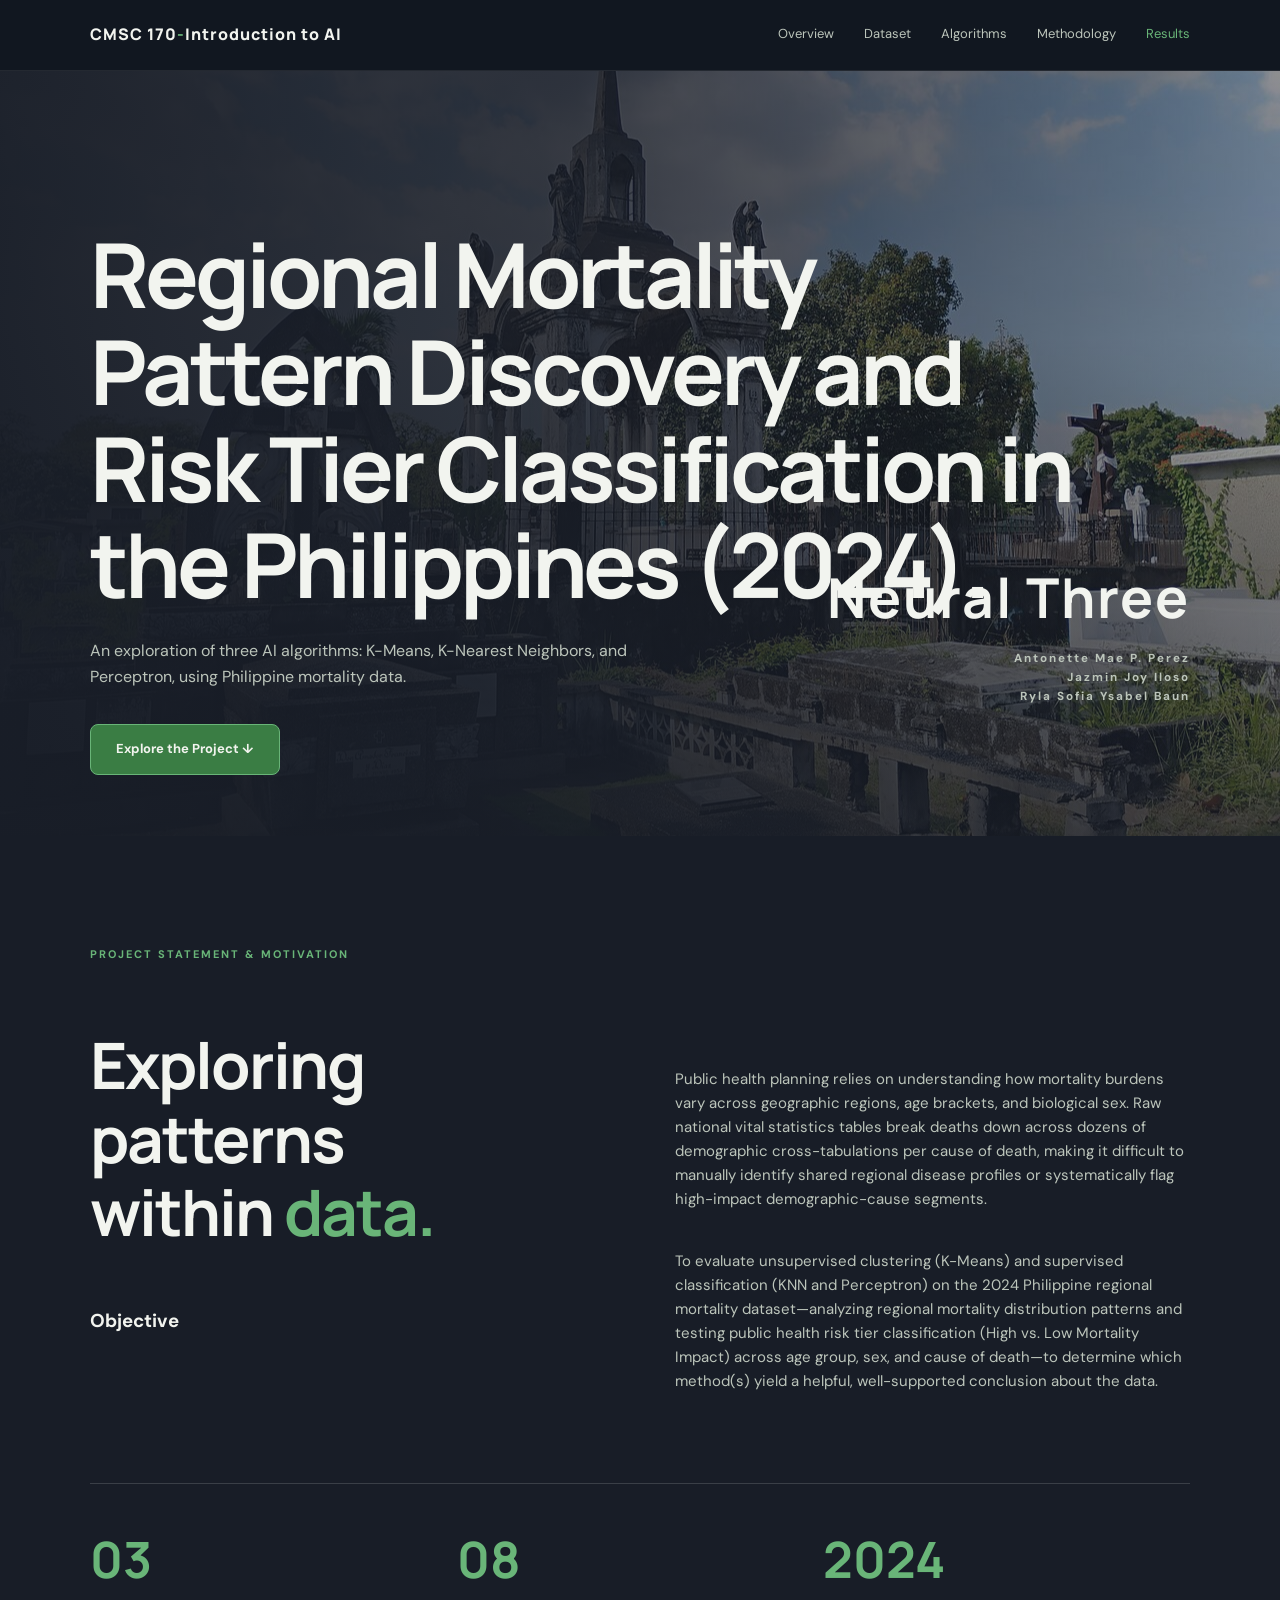
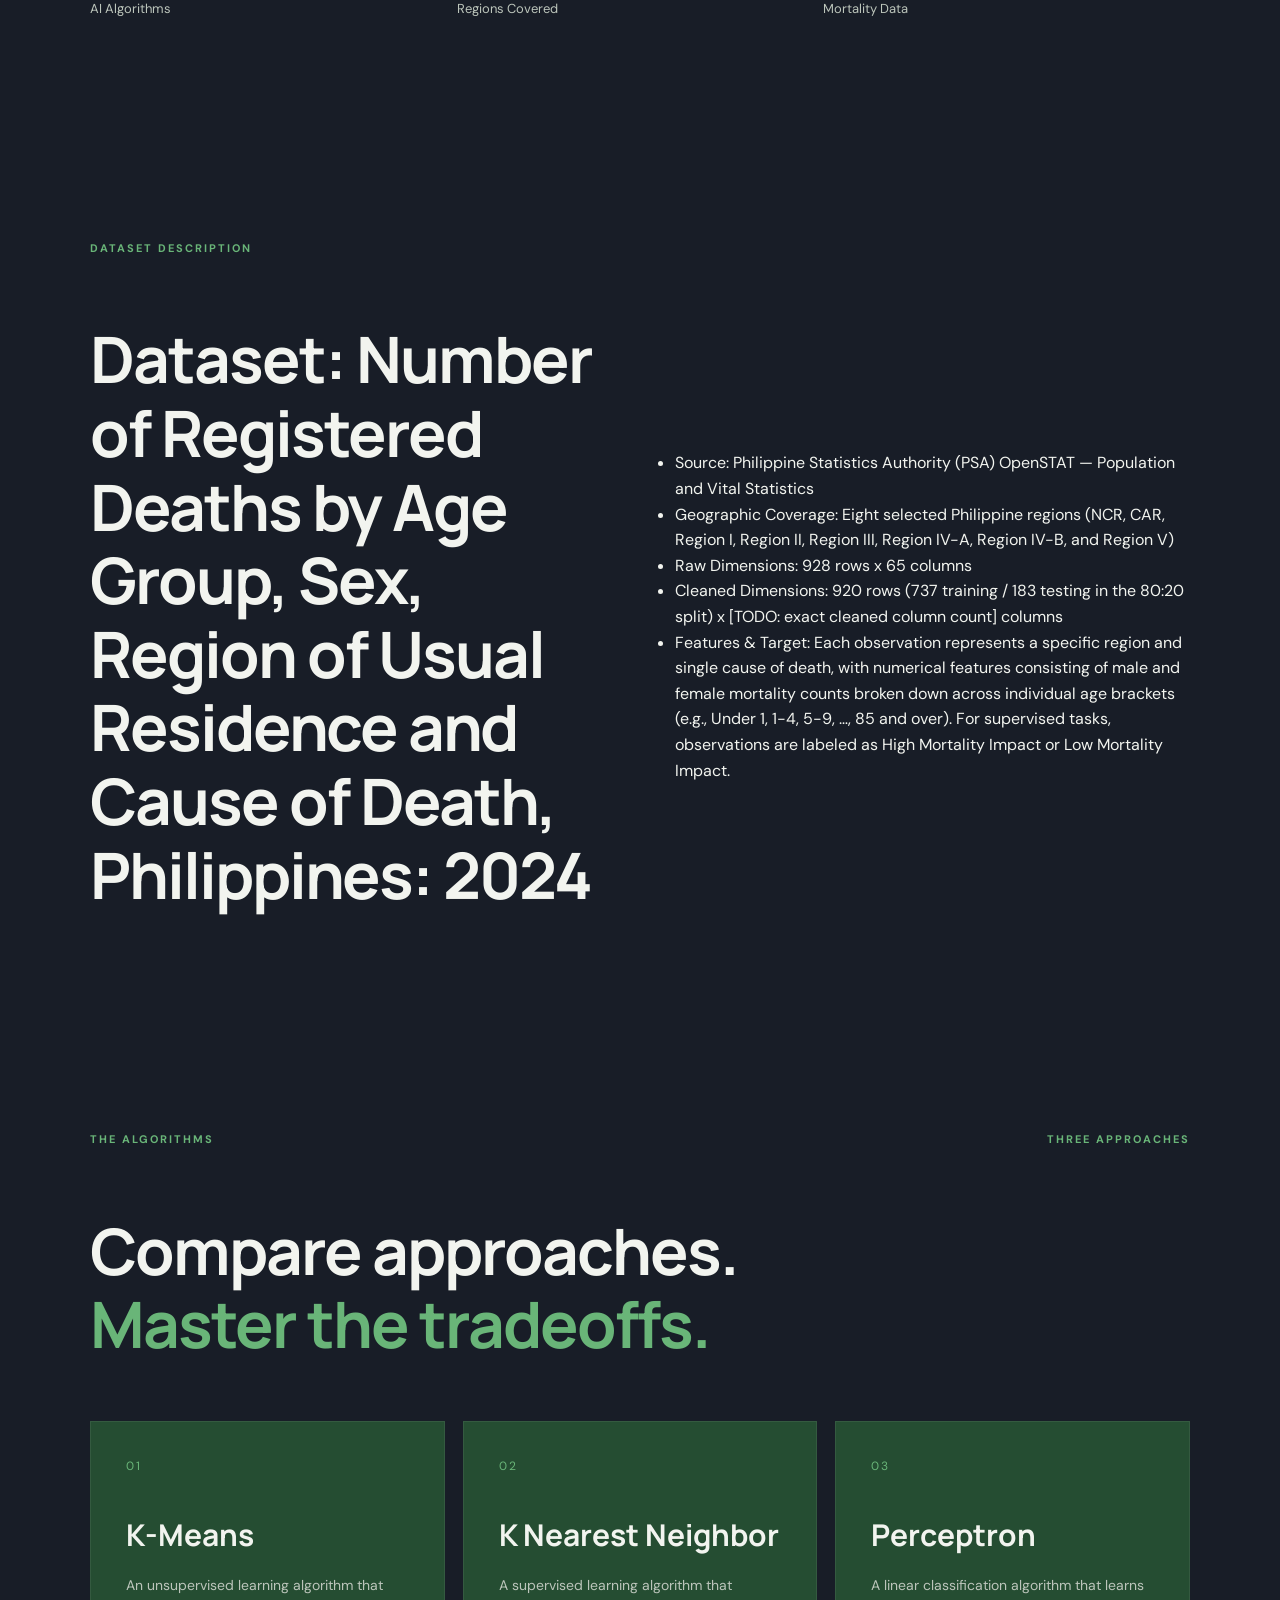
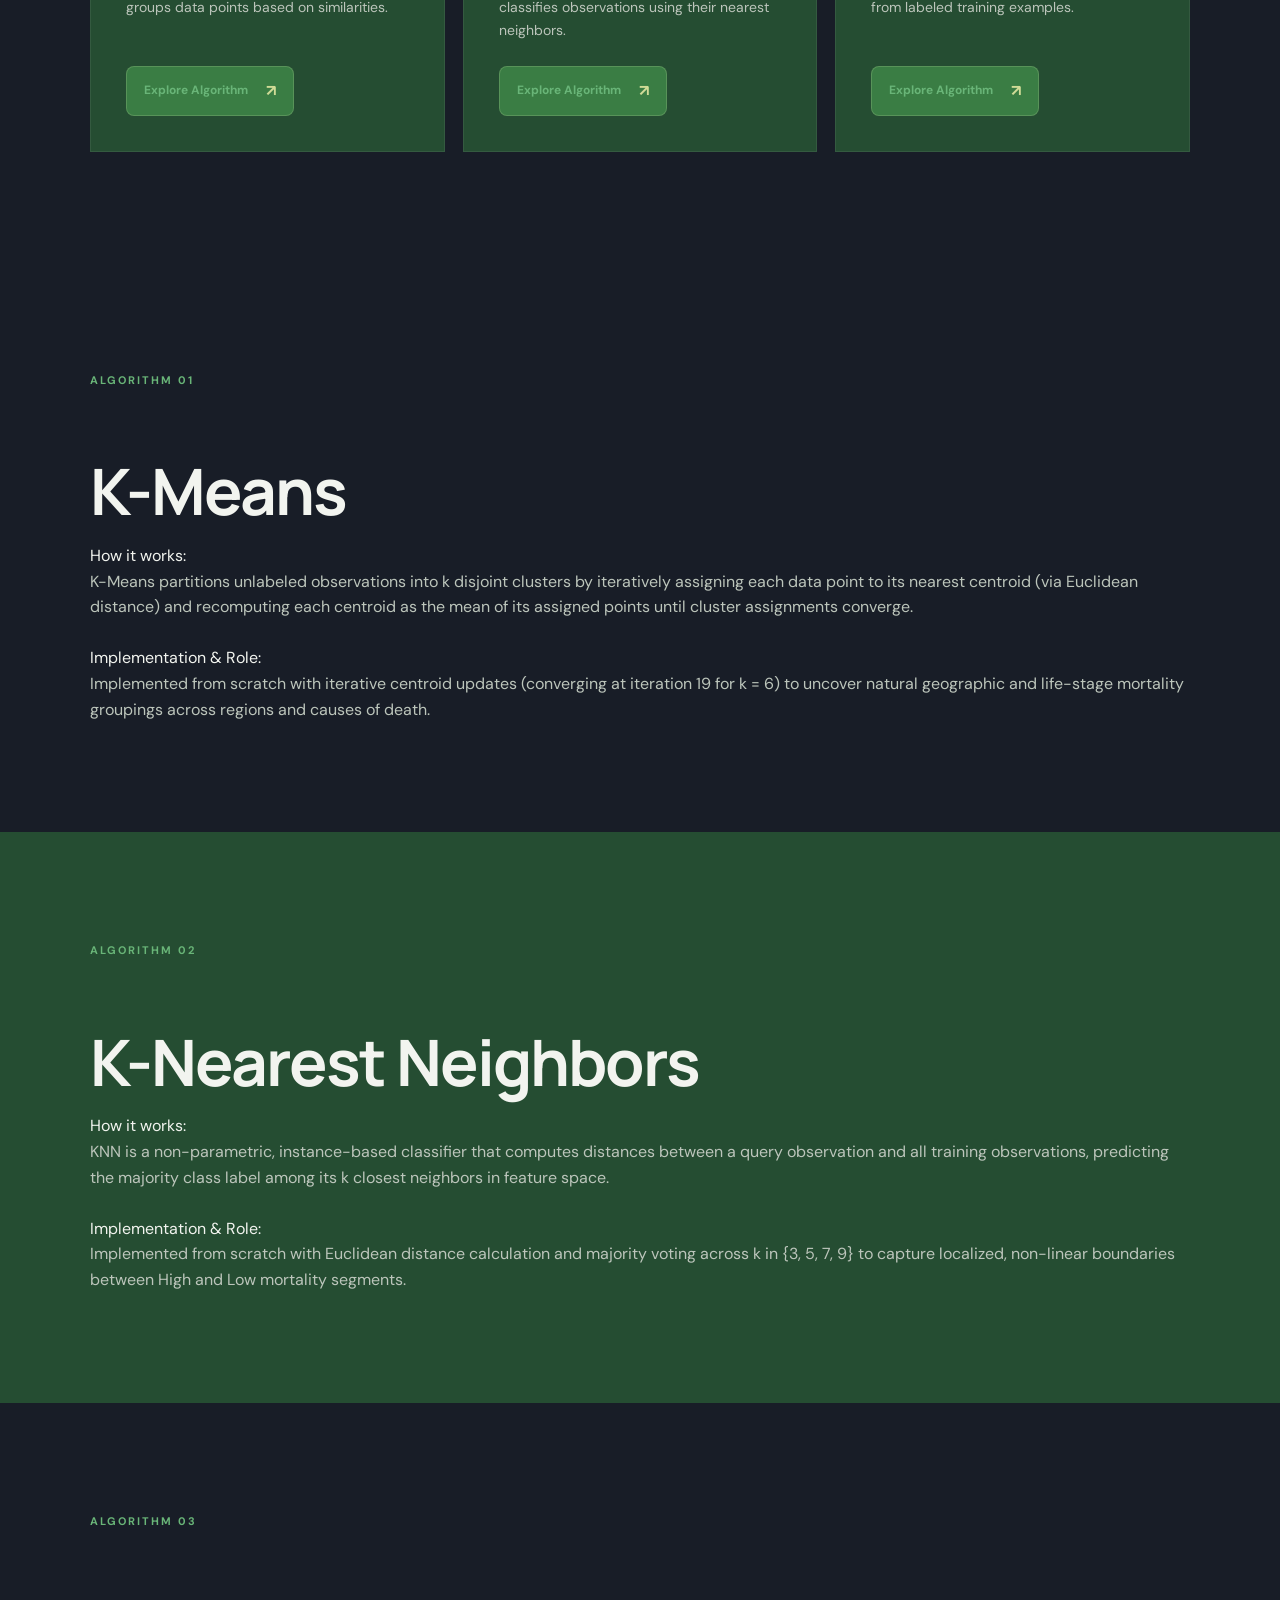
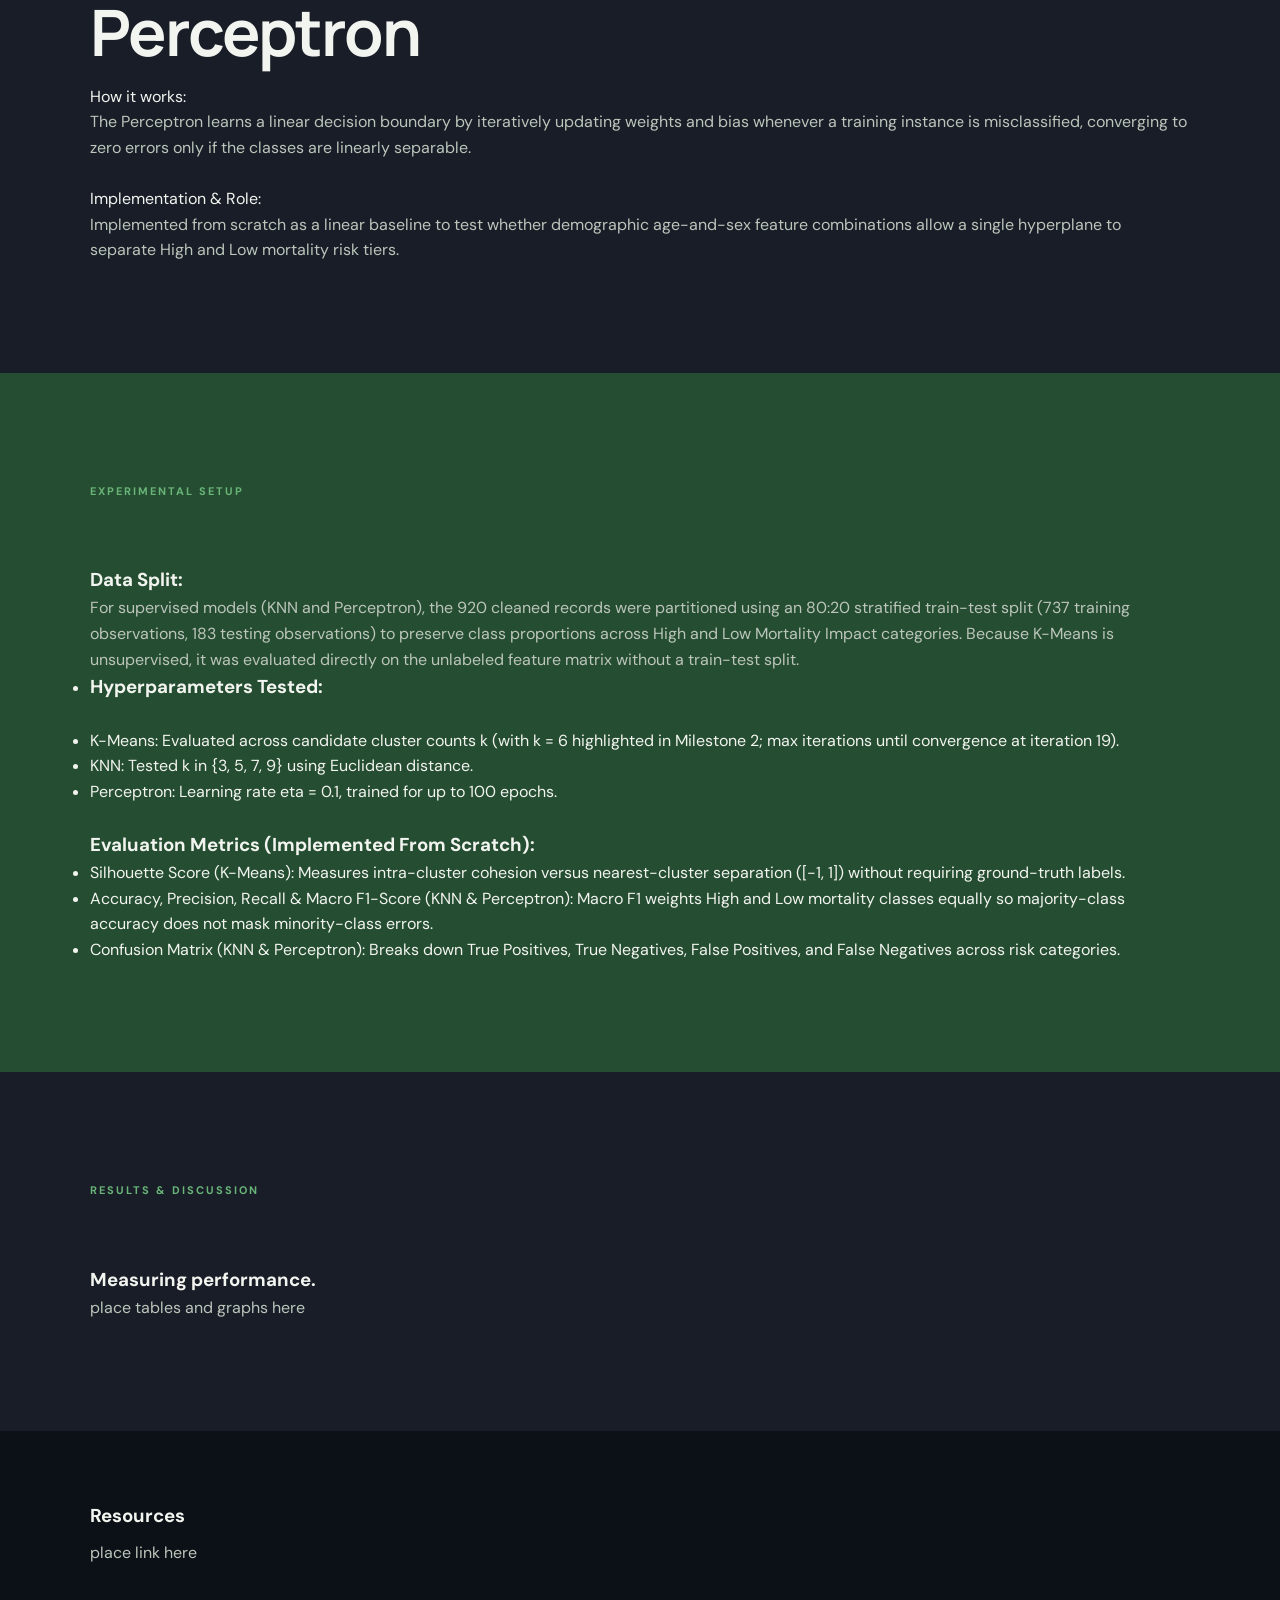
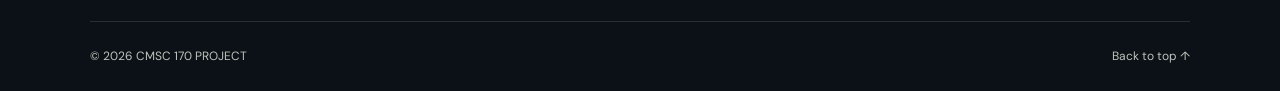
==== github_page/index.html @ 4b5b411c "wip: started the structure and styling of the github page" ====
<!DOCTYPE html>
<html lang="en">
<head>
    <meta charset="UTF-8">
    <meta name="viewport" content="width=device-width, initial-scale=1.0">

    <title>CMSC 170 Project</title>

    <link rel="stylesheet" href="css/style.css">
</head>

<body>

    <!-- NAVIGATION -->
    <header class="navbar">
        <a href="#home" class="logo">CMSC 170<span>-</span>Introduction to AI </a>

        <nav class="nav-links">
            <a href="#overview">Overview</a>
            <a href="#dataset">Dataset</a>
            <a href="#algorithms">Algorithms</a>
            <a href="#methodology">Methodology</a>
            <a href="#results">Results</a>
        </nav>
    </header>

    <!-- HERO SECTION -->
    <section class="hero" id="home">

        <div class="hero-content">
            <h1>
                Regional Mortality Pattern Discovery and <br>
                Risk Tier Classification in the Philippines (2024). <br>
            </h1>

            <p class="hero-description">
                An exploration of three AI algorithms:
                K-Means, K-Nearest Neighbors, and Perceptron,
                using Philippine mortality data.
            </p>

            <a href="#overview" class="primary-button">
                Explore the Project ↓
            </a>
        </div>

        <div class="hero-side">
            <h2> Neural Three</h2>
            <h3>Antonette Mae P. Perez</h3>
            <h3>Jazmin Joy Iloso</h3>
            <h3>Ryla Sofia Ysabel Baun</h3>
        </div>

    </section>


    <!-- OVERVIEW SECTION -->
    <section class="section overview" id="overview">

        <div class="section-label">
            <span>PROJECT STATEMENT & MOTIVATION</span>
        </div>

        <div class="section-content">
            <h2>
                Exploring patterns<br>
                within <span>data.</span>
            </h2>

            <p>
                Public health planning relies on understanding how mortality burdens vary across geographic regions, 
                age brackets, and biological sex. Raw national vital statistics tables break deaths down across dozens 
                of demographic cross-tabulations per cause of death, making it difficult to manually identify shared regional disease
                profiles or systematically flag high-impact demographic-cause segments.
            </p>
        </div>

        <div class="section-content">
            <h3>
                Objective
            </h3>
            <p>
               To evaluate unsupervised clustering (K-Means) and supervised classification 
               (KNN and Perceptron) on the 2024 Philippine regional mortality dataset—analyzing
                regional mortality distribution patterns and testing public health risk tier 
                classification (High vs. Low Mortality Impact) across age group, sex, and
                cause of death—to determine which method(s) yield a helpful, well-supported 
                conclusion about the data.
            </p>
        </div>

        <div class="overview-stats">
            <div class="stat">
                <h3>03</h3>
                <p>AI Algorithms</p>
            </div>

            <div class="stat">
                <h3>08</h3>
                <p>Regions Covered</p>
            </div>

            <div class="stat">
                <h3>2024</h3>
                <p>Mortality Data</p>
            </div>
        </div>

    </section>

    <!-- DATASET SECTION -->
    <section class="section dataset" id="dataset">

        <div class="section-label">
            <span>DATASET DESCRIPTION</span>
        </div>

        <div class="section-content">
            <h2>
                Dataset: Number of Registered Deaths by Age Group, Sex, 
                Region of Usual Residence and Cause of Death, Philippines: 2024
            </h2>
            <ul>
                <li>Source: Philippine Statistics Authority (PSA) OpenSTAT — 
                    Population and Vital Statistics
                </li>

                <li>Geographic Coverage: Eight selected Philippine regions 
                    (NCR, CAR, Region I, Region II, Region III, Region IV-A, Region IV-B, and Region V)
                </li>

                <li>Raw Dimensions: 928 rows x 65 columns</li>

                <li>Cleaned Dimensions: 920 rows (737 training / 183 testing in the 80:20 split) x
                    [TODO: exact cleaned column count] columns
                </li>

                <li>Features & Target: Each observation represents a specific region and single cause of death, 
                    with numerical features consisting of male and female mortality counts broken down across 
                    individual age brackets (e.g., Under 1, 1-4, 5-9, …, 85 and over). 
                    For supervised tasks, observations are labeled as High Mortality Impact or Low Mortality Impact.
                </li>

            </ul>
        </div>    
    </section>


    <!-- ALGORITHMS SECTION -->
    <section class="section algorithms" id="algorithms">

        <div class="section-label">
            <span>THE ALGORITHMS</span>
            <span>THREE APPROACHES</span>
        </div>

        <h2 class="large-heading">
            Compare approaches.<br>
            <span>Master the tradeoffs.</span>
        </h2>

        <div class="algorithm-grid">

            <article class="algorithm-card">
                <span class="card-number">01</span>
                <h3>K-Means</h3>
                <p>
                    An unsupervised learning algorithm that groups
                    data points based on similarities.
                </p>
                <a href="#kmeans" class="card-button">
                    Explore Algorithm <span>↗</span>
                </a>
            </article>

            <article class="algorithm-card">
                <span class="card-number">02</span>
                <h3>K Nearest Neighbor</h3>
                <p>
                    A supervised learning algorithm that classifies
                    observations using their nearest neighbors.
                </p>
                <a href="#knn" class="card-button">
                    Explore Algorithm <span>↗</span>
                </a>
            </article>

            <article class="algorithm-card">
                <span class="card-number">03</span>
                <h3>Perceptron</h3>
                <p>
                    A linear classification algorithm that learns
                    from labeled training examples.
                </p>
                <a href="#perceptron" class="card-button">
                    Explore Algorithm <span>↗</span>
                </a>
            </article>

        </div>

    </section>


    <!-- INDIVIDUAL ALGORITHM SECTIONS -->
    <section class="section algorithm-details" id="kmeans">
        <div class="section-label">ALGORITHM 01</div>
        <h2>K-Means</h2>
        <span>
            How it works:
        </span>
        <p>K-Means partitions unlabeled observations into k disjoint clusters by 
            iteratively assigning each data point to its nearest centroid (via Euclidean distance) 
            and recomputing each centroid as the mean of its assigned points until cluster assignments 
            converge.</p>
        <br>
        <span>
            Implementation & Role:
        </span>
        <p>Implemented from scratch with iterative centroid updates (converging at iteration 19 for k = 6)
            to uncover natural geographic and life-stage mortality groupings
            across regions and causes of death.</p>
    </section>

    <section class="section algorithm-details alternate" id="knn">
        <div class="section-label">ALGORITHM 02</div>
        <h2>K-Nearest Neighbors</h2>
        <span>
            How it works:
        </span>
        <p>KNN is a non-parametric, instance-based classifier that computes distances between a query observation
            and all training observations, predicting the majority class label among 
            its k closest neighbors in feature space.</p>
        <br>
        <span>
            Implementation & Role:
        </span>
        <p>Implemented from scratch with Euclidean distance calculation and majority voting across k in {3, 5, 7, 9} 
            to capture localized, non-linear boundaries between High and Low mortality segments.</p>
    </section>

    <section class="section algorithm-details" id="perceptron">
        <div class="section-label">ALGORITHM 03</div>
        <h2>Perceptron</h2>
        <span>
            How it works:
        </span>
        <p>The Perceptron learns a linear decision boundary by iteratively updating weights and bias whenever
            a training instance is misclassified, converging to zero errors only if the classes are linearly separable.</p>
        <br>
        <span>
            Implementation & Role:
        </span>
        <p> Implemented from scratch as a linear baseline to test whether demographic age-and-sex feature 
            combinations allow a single hyperplane to separate High and Low mortality risk tiers.</p>
    </section>


    <!-- METHODOLOGY -->
    <section class="section alternate" id="methodology">
        <div class="section-label">EXPERIMENTAL SETUP</div>
        <h3>Data Split:</h3> 
            <p>
               For supervised models (KNN and Perceptron), the 920 cleaned records were partitioned using an 80:20 stratified train-test split
                (737 training observations, 183 testing observations) to preserve class proportions across High and Low Mortality Impact categories. 
                Because K-Means is unsupervised, it was evaluated directly on the unlabeled feature matrix without a train-test split.
            </p>
        <ul>
            <li>
                <h3>Hyperparameters Tested: </h3>
                <br>
                <li>
                    K-Means: Evaluated across candidate cluster counts k (with k = 6 highlighted in Milestone 2; max iterations until convergence at iteration 19).
                </li>

                <li>
                    KNN: Tested k in {3, 5, 7, 9} using Euclidean distance.
                </li>

                <li>
                    Perceptron: Learning rate eta = 0.1, trained for up to 100 epochs.
                </li>
                <br>

                <h3>Evaluation Metrics (Implemented From Scratch): </h3>
                <li>
                    Silhouette Score (K-Means): Measures intra-cluster cohesion versus nearest-cluster separation ([-1, 1])
                    without requiring ground-truth labels.
                </li>

                <li>
                    Accuracy, Precision, Recall & Macro F1-Score (KNN & Perceptron): Macro F1 weights High and Low mortality classes
                    equally so majority-class accuracy does not mask minority-class errors.
                </li>

                <li>
                    Confusion Matrix (KNN & Perceptron): Breaks down True Positives, True Negatives, False Positives, 
                    and False Negatives across risk categories.
                </li>
            </li>
        </ul>
    </section>


    <!-- RESULTS & DISCUSSION -->
    <section class="section" id="results">
        <div class="section-label">RESULTS & DISCUSSION</div>
        <h3>Measuring performance.</h3>
        <p>place tables and graphs here</p>
    </section>

    <!-- FOOTER -->
    <footer class="footer">
        <div class="footer-top">
            <h3>Resources</h3>
            <p>place link here</p>
        </div>

        <div class="footer-bottom">
            <span>© 2026 CMSC 170 PROJECT</span>
            <a href="#home">Back to top ↑</a>
        </div>
    </footer>


    <script src="js/main.js"></script>

</body>
</html>
---- github_page/css/style.css ----
@import url('https://fonts.googleapis.com/css2?family=DM+Sans:wght@400;500;600;700&family=Manrope:wght@400;500;600;700;800&display=swap');


:root {
    /* Primary colors */
    --background: #181D27;
    --surface: #254D32;
    --surface-light: #3A7D44;

    /* Accent colors */
    --accent: #69B578;
    --accent-light: #9DC888;
    --highlight: #D0DB97;

    /* Text colors */
    --text: #F2F4EF;
    --muted: #BCC5BB;

    /* Typography */
    --heading-font: 'Manrope', sans-serif;
    --body-font: 'DM Sans', sans-serif;
}


* {
    margin: 0;
    padding: 0;
    box-sizing: border-box;
}

html {
    scroll-behavior: smooth;
}

body {
    background: var(--background);
    color: var(--text);
    font-family: var(--body-font);
    line-height: 1.6;
}

a {
    color: inherit;
    text-decoration: none;
}

section {
    scroll-margin-top: 85px;
}

/* Navigation Bar*/
.navbar {
    position: sticky;
    top: 0;
    z-index: 1000;

    display: flex;
    align-items: center;
    justify-content: space-between;

    padding: 22px 7%;

    background: rgba(17, 24, 32, 0.95);
    border-bottom: 1px solid rgba(255,255,255,0.08);
    backdrop-filter: blur(12px);
}

.logo {
    font-family: var(--heading-font);
    font-weight: 800;
    letter-spacing: 1px;
}

.logo span {
    color: var(--accent);
}

.nav-links {
    display: flex;
    gap: 30px;
}

.nav-links a,
.nav-button {
    font-size: 13px;
    color: var(--muted);
    transition: color 0.3s;
}

.nav-links a:hover {
    color: var(--accent);
}

.nav-button {
    border: 1px solid var(--accent);
    padding: 10px 18px;
    color: var(--accent);
}


/* Hero Sections*/
.hero {
    min-height: 85vh;
    padding: 110px 7% 40px;

    display: flex;
    flex-direction: column;
    justify-content: center;

    position: relative;
    overflow: hidden;

    background:
        linear-gradient(
            90deg,
            rgba(24, 29, 39, 0.97) 0%,
            rgba(24, 29, 39, 0.85) 45%,
            rgba(24, 29, 39, 0.35) 100%
        ),
        linear-gradient(
            0deg,
            rgba(24, 29, 39, 0.65),
            transparent 65%
        ),
        url("../assets/images/front_page.jpg");

    background-size: cover;
    background-position: center;
    background-repeat: no-repeat;
}


.hero-content {
    max-width: 1000px;
    z-index: 1;
}

.eyebrow,
.section-label {
    color: var(--accent);
    font-size: 11px;
    font-weight: 700;
    letter-spacing: 2px;
}

.hero h1 {
    font-family: var(--heading-font);
    font-size: clamp(48px, 7vw, 95px);
    line-height: 1.08;
    letter-spacing: -4px;
    margin: 25px 0;
}

.hero h1 span,
.section h2 span {
    color: var(--accent);
}

.hero-description {
    max-width: 560px;
    color: var(--muted);
    font-size: 16px;
    margin-bottom: 35px;
}

.primary-button {
    display: inline-block;
    background: var(--accent);
    color: var(--background);
    padding: 15px 25px;
    font-size: 13px;
    font-weight: 700;
    transition: 0.3s;
}

.primary-button:hover {
    background: #E8BC88;
    transform: translateY(-3px);
}

.hero-side {
    position: absolute;
    right: 7%;
    bottom: 130px;
    text-align: right;
    color: var(--muted);
    font-size: 10px;
    letter-spacing: 2px;
}

.hero-side h2 {
    font-family: var(--heading-font);
    font-size: 55px;
    color: var(--text);
    margin: 8px 0;
}

.hero-bottom {
    position: absolute;
    bottom: 30px;
    left: 7%;
    right: 7%;

    display: flex;
    justify-content: space-between;

    color: var(--muted);
    font-size: 10px;
    letter-spacing: 2px;
}

/* Sections */
.section {
    padding: 110px 7%;
    background: var(--background);
}

.alternate {
    background: var(--surface);
}

.section-label {
    display: flex;
    justify-content: space-between;
    margin-bottom: 65px;
}

.section-content {
    display: grid;
    grid-template-columns: 1fr 1fr;
    gap: 70px;
    align-items: center;
}

.section h2 {
    font-family: var(--heading-font);
    font-size: clamp(38px, 5vw, 65px);
    line-height: 1.15;
    letter-spacing: -2px;
}

.section-content > p {
    color: var(--muted);
    max-width: 550px;
    font-size: 15px;
}

/*Overview stats*/
.overview-stats {
    display: grid;
    grid-template-columns: repeat(3, 1fr);
    margin-top: 90px;
    border-top: 1px solid rgba(255,255,255,0.15);
}

.stat {
    padding: 35px 20px 0 0;
}

.stat h3 {
    font-family: var(--heading-font);
    font-size: 50px;
    color: var(--accent);
}

.stat p {
    color: var(--muted);
    font-size: 13px;
}


/* Algorithm cards */
.large-heading {
    margin-bottom: 60px;
}

.algorithm-grid {
    display: grid;
    grid-template-columns: repeat(3, 1fr);
    gap: 18px;
}

.algorithm-card {
    background: var(--surface);
    padding: 35px;
    min-height: 300px;

    display: flex;
    flex-direction: column;
    align-items: flex-start;

    border: 1px solid rgba(255,255,255,0.07);
    transition: 0.3s;
}

.algorithm-card:hover {
    background: var(--surface-light);
    transform: translateY(-8px);
    border-color: var(--accent);
}

.card-number {
    color: var(--accent);
    font-size: 12px;
    letter-spacing: 2px;
}

.algorithm-card h3 {
    font-family: var(--heading-font);
    font-size: 30px;
    margin: 35px 0 15px;
}

.algorithm-card p {
    color: var(--muted);
    font-size: 14px;
    margin-bottom: 25px;
}

.algorithm-card a {
    color: var(--accent);
    font-size: 12px;
    font-weight: 700;
    margin-top: auto;
}


/* Algorithm Details */
.algorithm-details {
    min-height: 350px;
}

.algorithm-details h2 {
    margin: 30px 0 15px;
}

.algorithm-details p,
.section > p {
    color: var(--muted);
}

/* Footer */
.footer {
    padding: 70px 7% 25px;
    background: #0B1117;
}

.footer-top {
    padding-bottom: 55px;
}

.footer-top h2 {
    font-family: var(--heading-font);
    font-size: 45px;
}

.footer-top p {
    color: var(--muted);
    margin-top: 10px;
}

.footer-bottom {
    display: flex;
    justify-content: space-between;
    padding-top: 25px;
    border-top: 1px solid rgba(255,255,255,0.12);
    color: var(--muted);
    font-size: 12px;
}

/* Hero button */
.primary-button {
    display: inline-flex;
    align-items: center;
    justify-content: center;

    padding: 14px 25px;

    background: var(--surface-light);
    color: var(--text);

    border: 1px solid var(--accent);
    border-radius: 8px;

    font-size: 13px;
    font-weight: 700;

    transition: all 0.3s ease;
}

.primary-button:hover {
    background: var(--accent);
    color: var(--background);
    transform: translateY(-3px);
}


/* Navigation button */
.nav-button {
    display: inline-flex;
    align-items: center;
    justify-content: center;

    padding: 10px 18px;

    border: 1px solid var(--accent);
    border-radius: 8px;

    color: var(--accent-light);

    transition: all 0.3s ease;
}

.nav-button:hover {
    background: var(--surface-light);
    color: var(--text);
}


/* Algorithm card buttons */
.card-button {
    display: inline-flex;
    align-items: center;
    justify-content: space-between;
    gap: 18px;

    padding: 11px 17px;

    background: var(--surface-light);
    color: var(--text);

    border: 1px solid rgba(157, 200, 136, 0.3);
    border-radius: 8px;

    font-size: 12px;
    font-weight: 700;

    transition: all 0.3s ease;
}

.card-button span {
    color: var(--highlight);
    font-size: 16px;
    transition: transform 0.3s ease;
}

.card-button:hover {
    background: var(--accent);
    color: var(--background);
    border-color: var(--accent);
    transform: translateY(-3px);
}

.card-button:hover span {
    color: var(--background);
    transform: translate(3px, -3px);
}

.primary-button:focus-visible,
.nav-button:focus-visible,
.card-button:focus-visible {
    outline: 2px solid var(--highlight);
    outline-offset: 4px;
}


@media (max-width: 900px) {

    .nav-links {
        gap: 15px;
    }

    .section-content {
        grid-template-columns: 1fr;
        gap: 30px;
    }

    .algorithm-grid {
        grid-template-columns: 1fr 1fr;
    }

    .hero-side {
        display: none;
    }
}

@media (max-width: 600px) {

    .navbar {
        padding: 18px 5%;
        flex-wrap: wrap;
        gap: 15px;
    }

    .nav-links {
        order: 3;
        width: 100%;
        overflow-x: auto;
        padding-bottom: 5px;
    }

    .nav-links a {
        white-space: nowrap;
    }

    .nav-button {
        display: none;
    }

    .hero {
        min-height: 80vh;
        padding: 90px 5% 100px;
    }

    .hero h1 {
        letter-spacing: -2px;
    }

    .hero-bottom {
        left: 5%;
        right: 5%;
        font-size: 8px;
    }

    .section {
        padding: 75px 5%;
    }

    .section-label {
        margin-bottom: 40px;
        gap: 15px;
        font-size: 9px;
    }

    .algorithm-grid {
        grid-template-columns: 1fr;
    }

    .overview-stats {
        gap: 15px;
    }

    .stat h3 {
        font-size: 35px;
    }

    .footer-bottom {
        flex-direction: column;
        gap: 15px;
    }
}

.js-enabled .reveal {
    opacity: 0;
    transform: translateY(35px);
    transition:
        opacity 0.8s ease,
        transform 0.8s ease;
}

.js-enabled .reveal.visible {
    opacity: 1;
    transform: translateY(0);
}

.nav-links a.active {
    color: var(--accent);
}


/* Motion settings */
@media (prefers-reduced-motion: reduce) {
    html {
        scroll-behavior: auto;
    }

    .js-enabled .reveal {
        opacity: 1;
        transform: none;
        transition: none;
    }

    .algorithm-card,
    .primary-button {
        transition: none;
    }
}
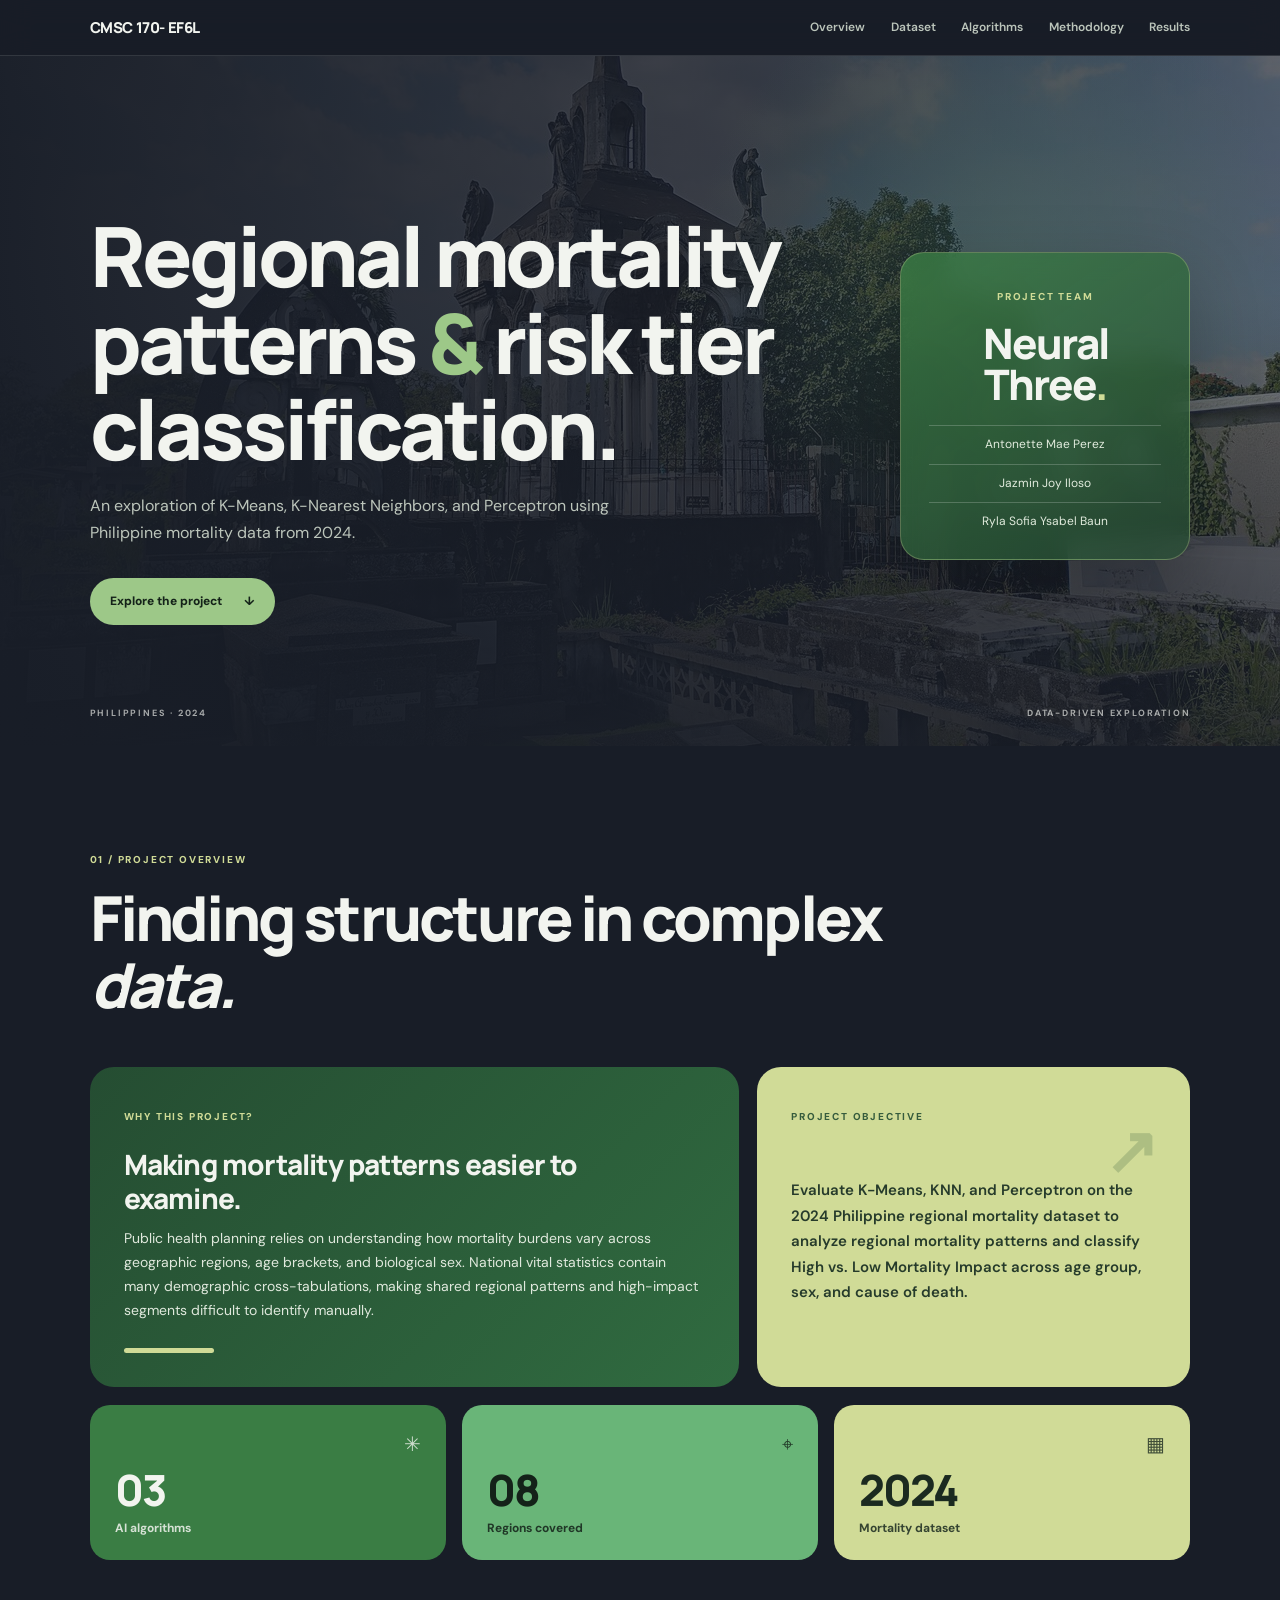
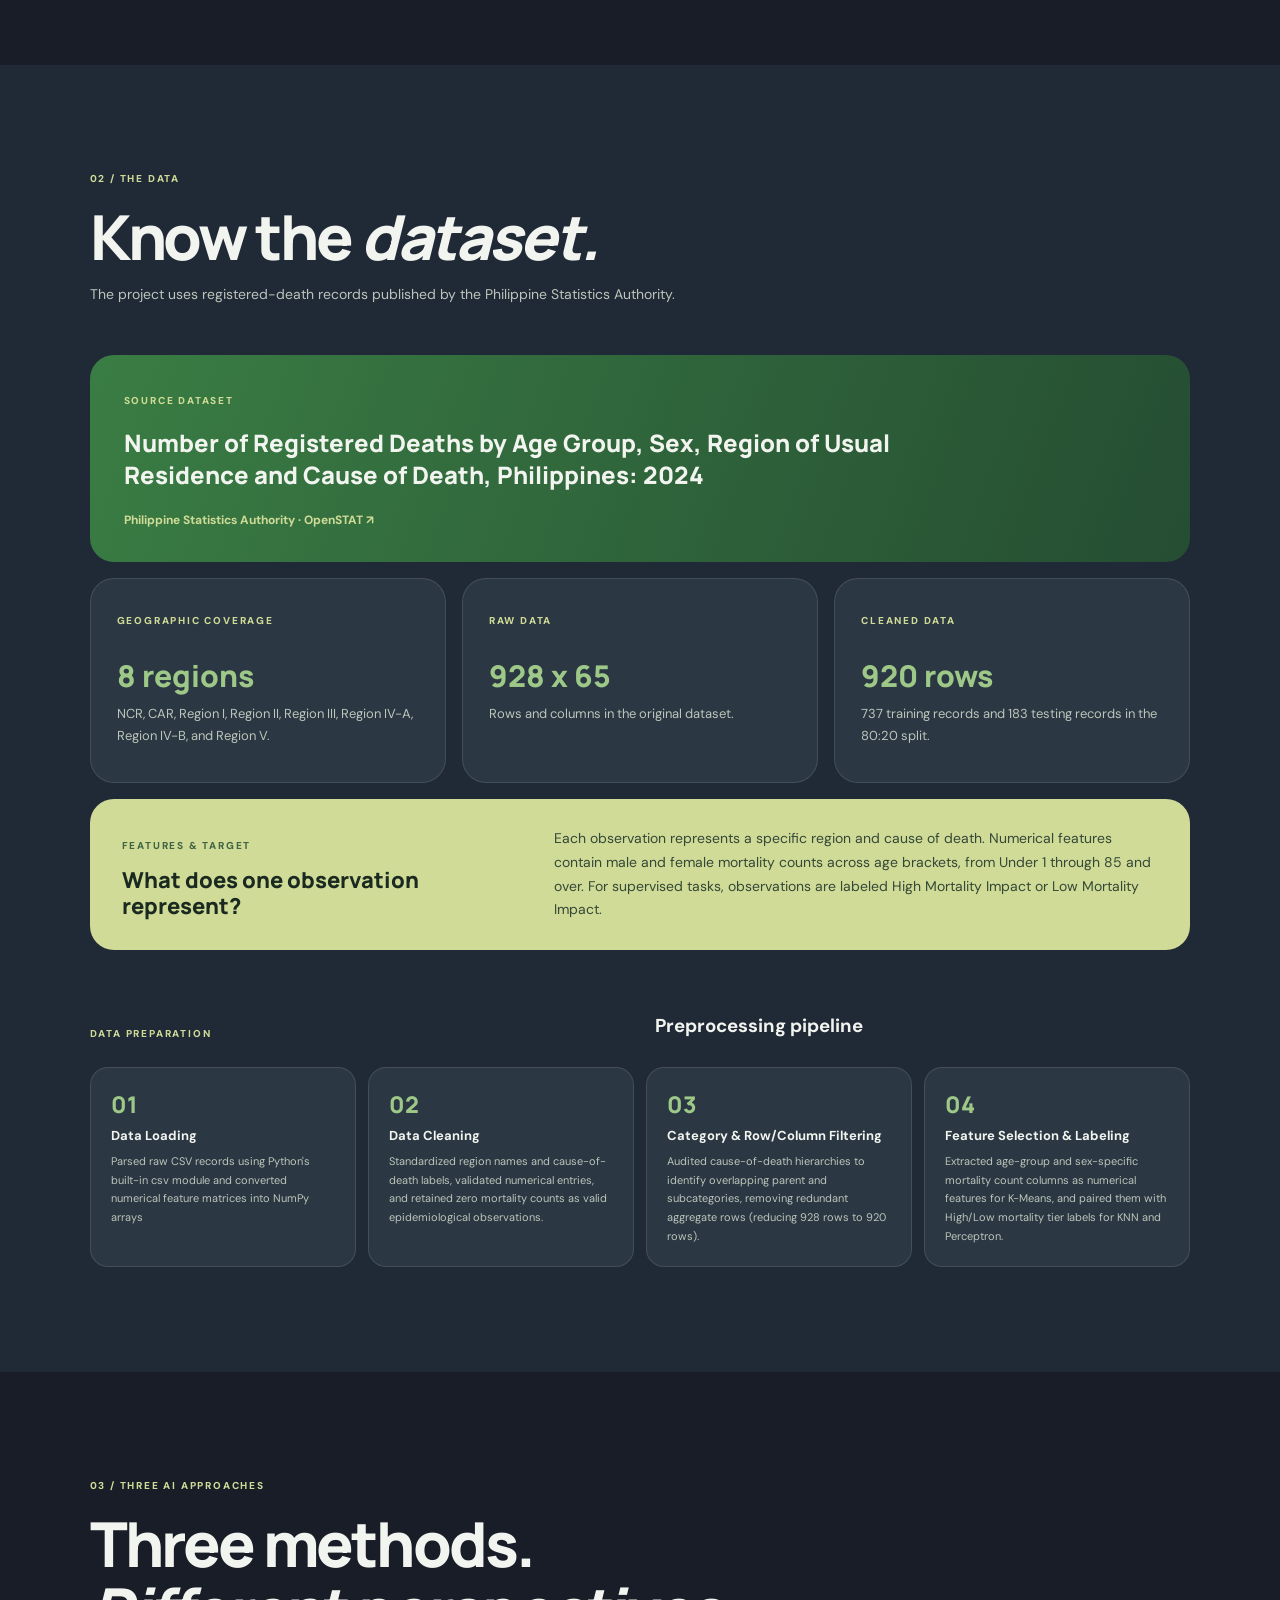
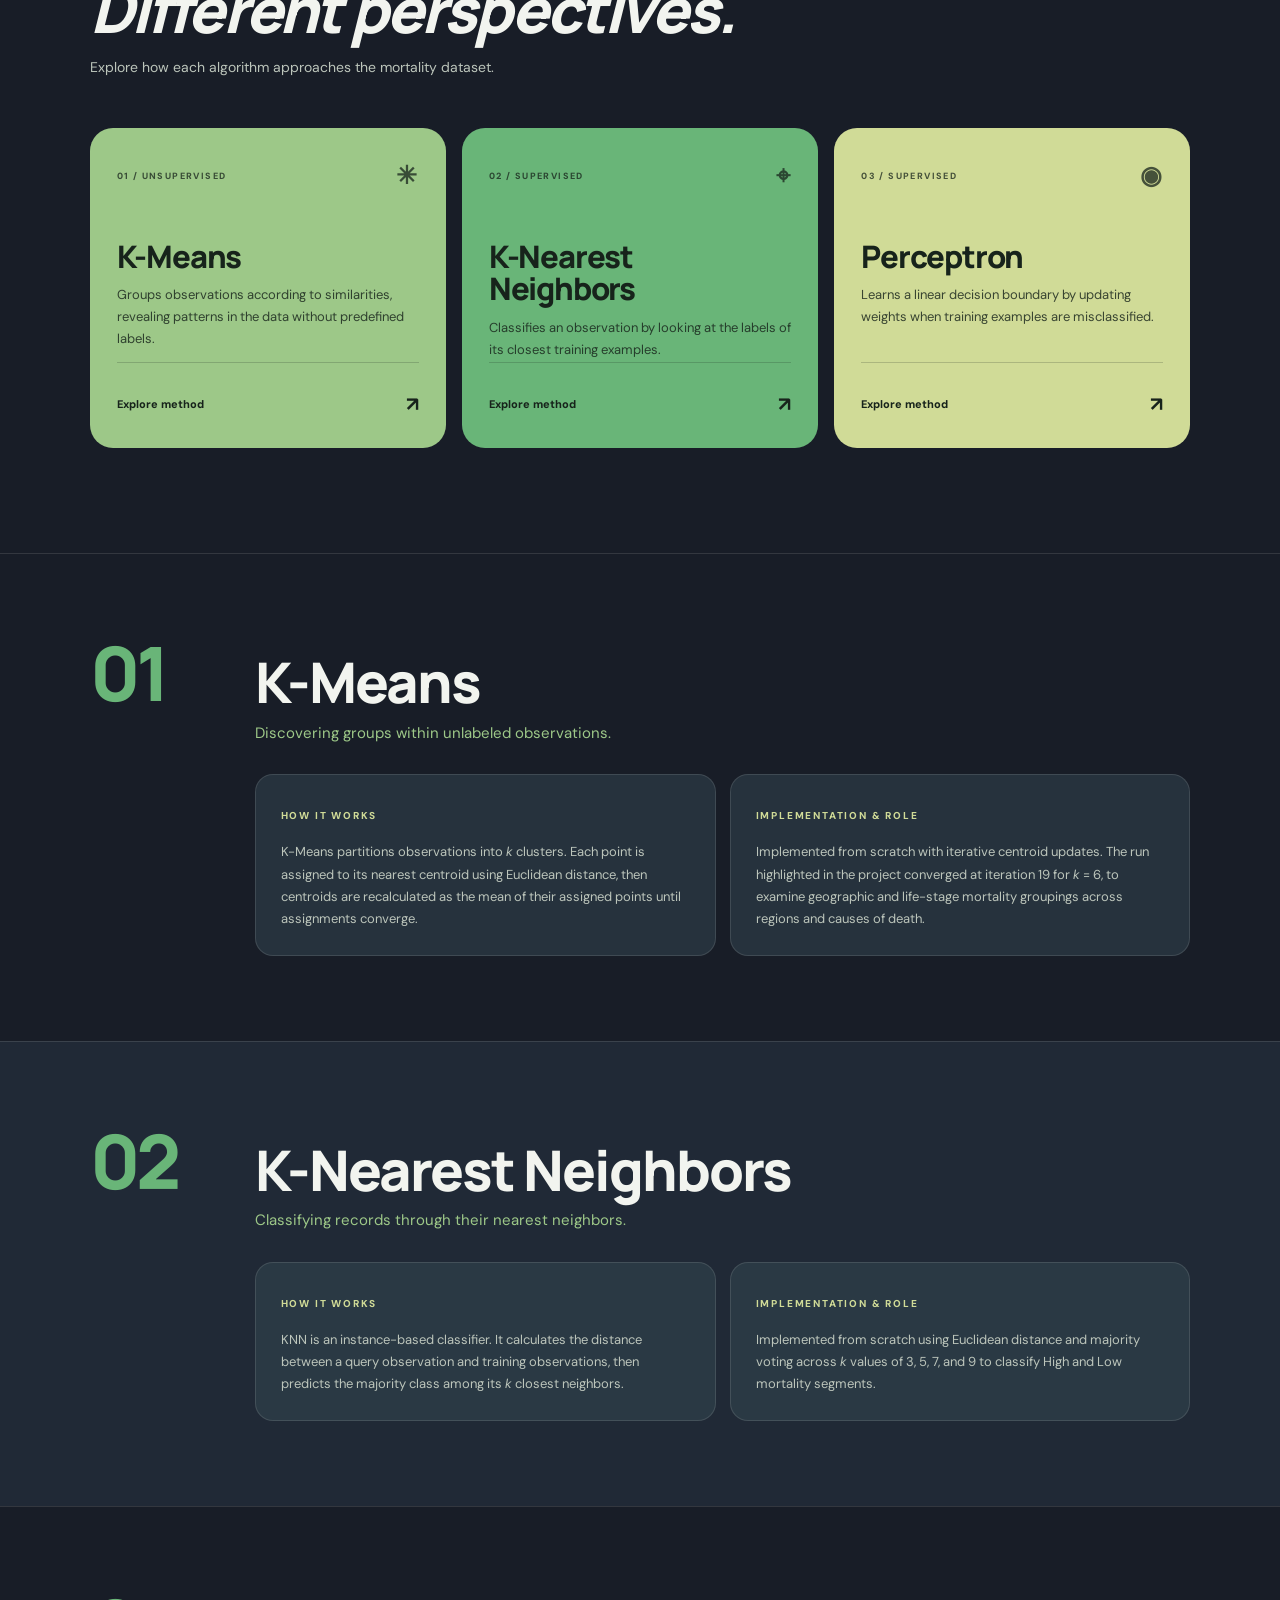
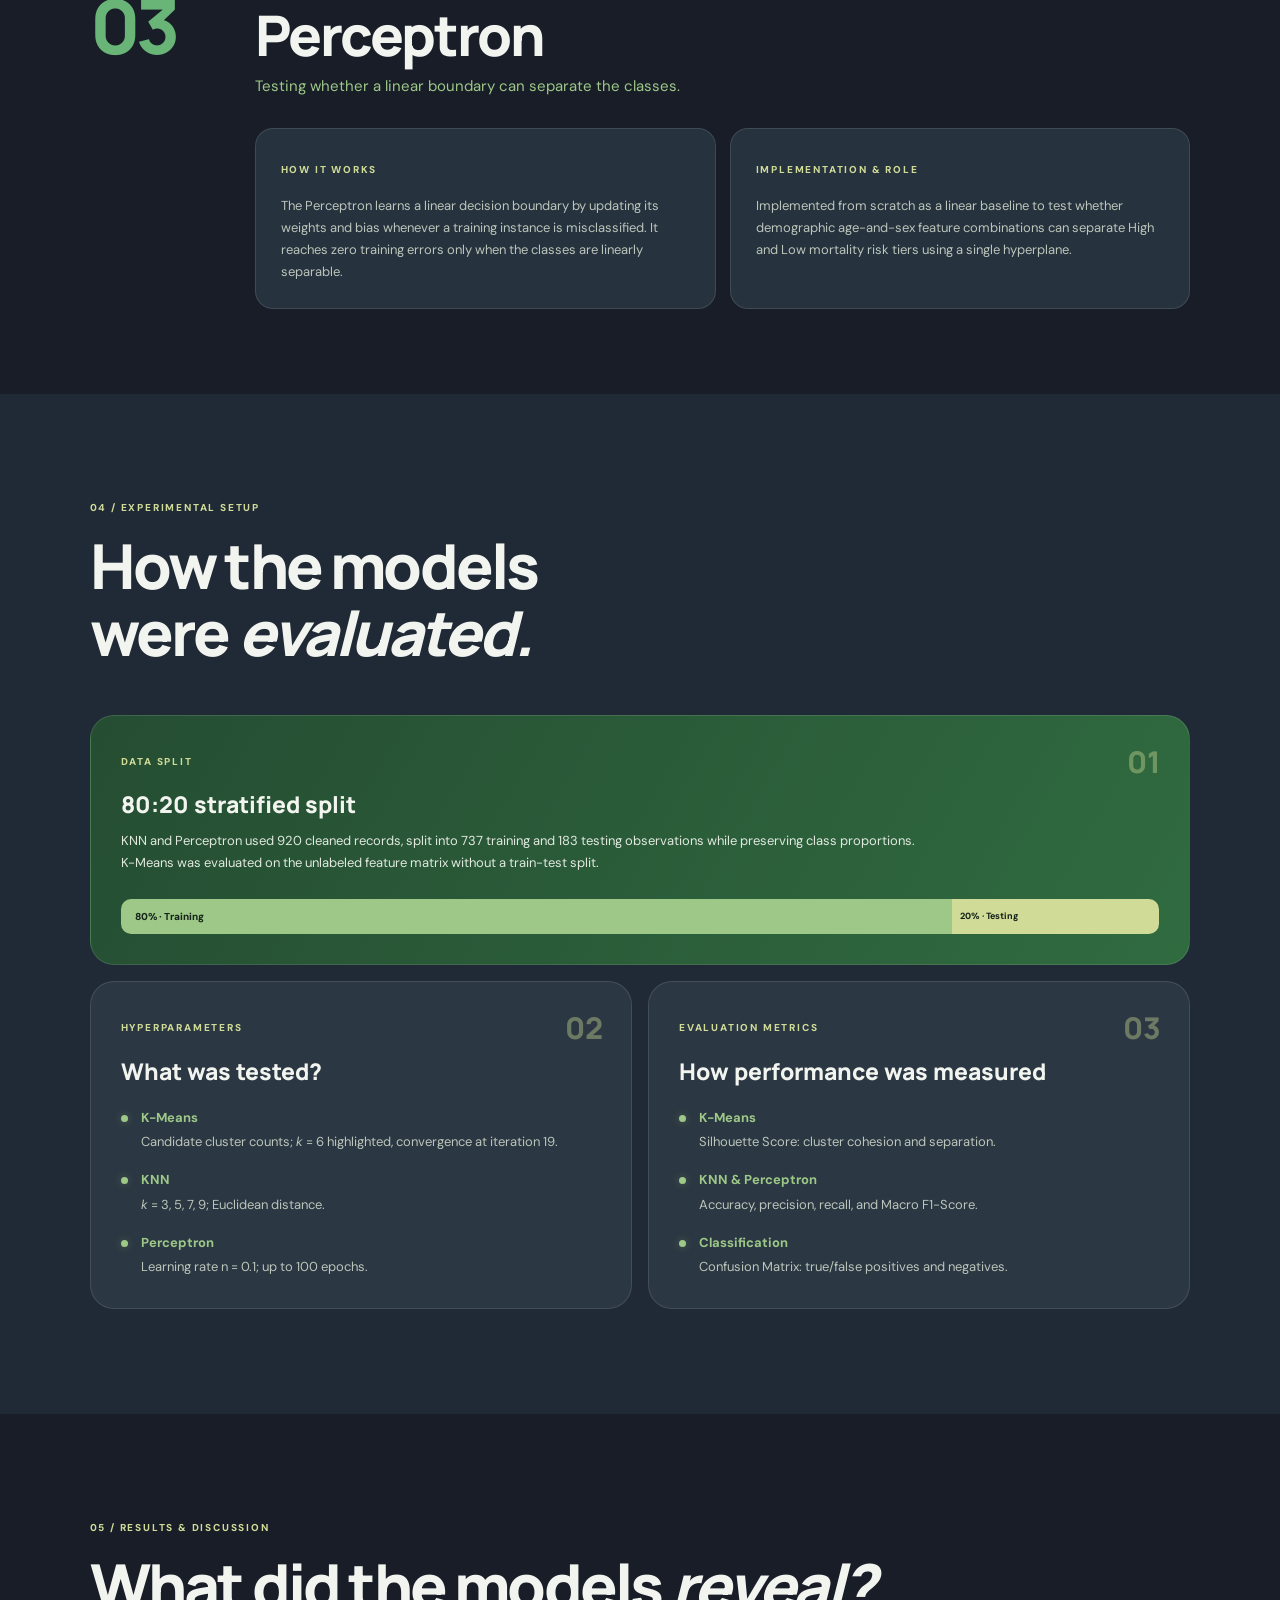
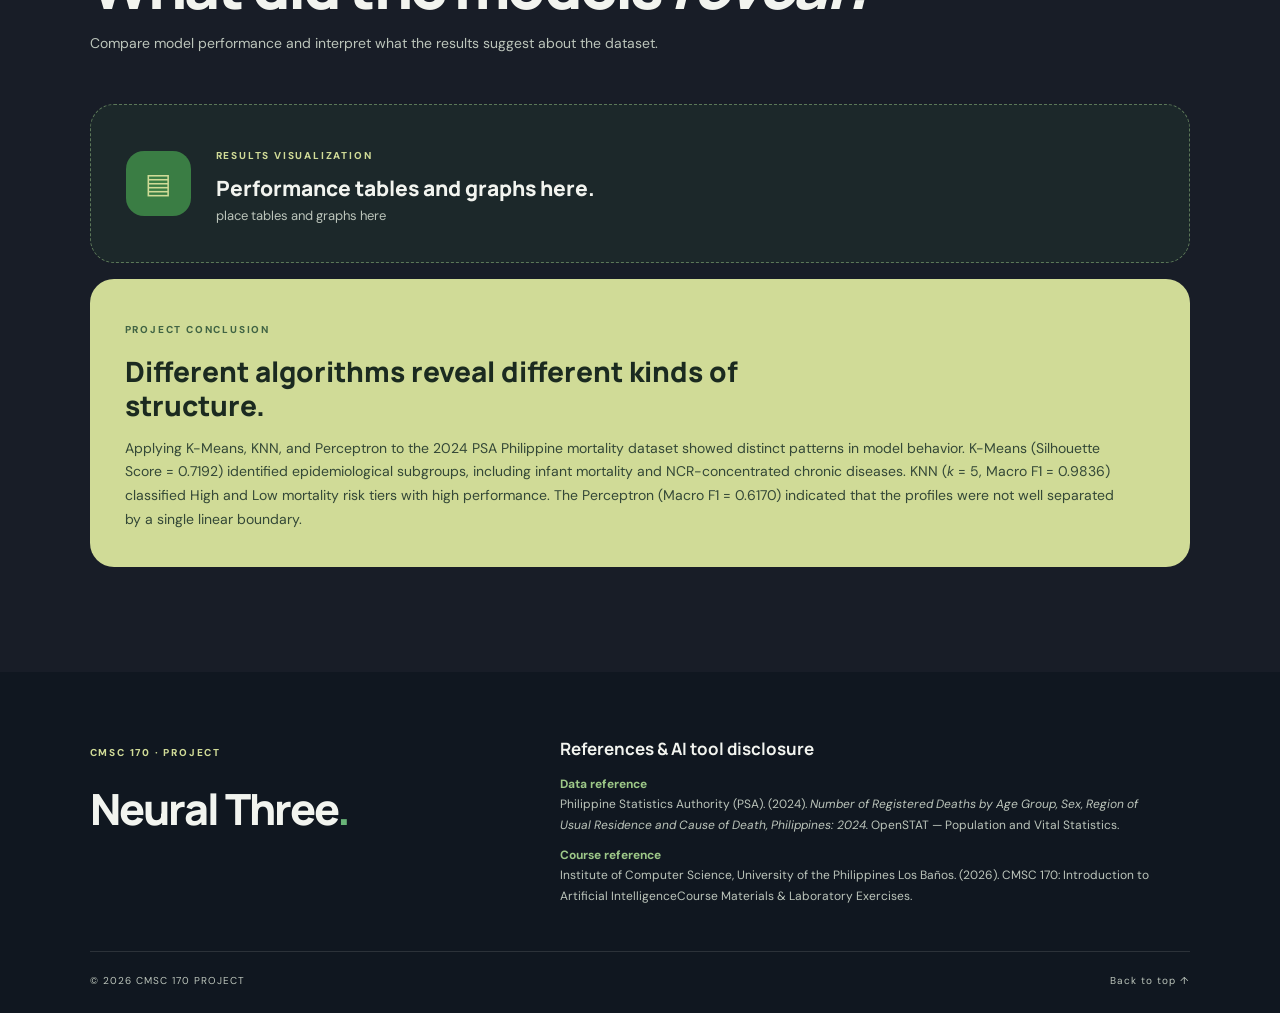
==== commit 82ee361f: "fix(ui): added new layout styling" ====
--- a/github_page/index.html
+++ b/github_page/index.html
@@ -2,329 +2,662 @@
 <!DOCTYPE html>
 <html lang="en">
 <head>
-    <meta charset="UTF-8">
-    <meta name="viewport" content="width=device-width, initial-scale=1.0">
-
-    <title>CMSC 170 Project</title>
-
-    <link rel="stylesheet" href="css/style.css">
+  <meta charset="UTF-8">
+  <meta name="viewport" content="width=device-width, initial-scale=1.0">
+  <meta name="theme-color" content="#181D27">
+
+  <title>CMSC 170 Introduction to AI</title>
+
+  <link rel="preconnect" href="https://fonts.googleapis.com">
+  <link rel="preconnect" href="https://fonts.gstatic.com" crossorigin>
+  <link href="https://fonts.googleapis.com/css2?family=DM+Sans:wght@400;500;600;700&family=Manrope:wght@400;500;600;700;800&display=swap" rel="stylesheet">
+
+  <link rel="stylesheet" href="css/style.css">
 </head>
 
 <body>
 
-    <!-- NAVIGATION -->
-    <header class="navbar">
-        <a href="#home" class="logo">CMSC 170<span>-</span>Introduction to AI </a>
-
-        <nav class="nav-links">
-            <a href="#overview">Overview</a>
-            <a href="#dataset">Dataset</a>
-            <a href="#algorithms">Algorithms</a>
-            <a href="#methodology">Methodology</a>
-            <a href="#results">Results</a>
-        </nav>
-    </header>
+  <!-- NAVIGATION -->
+  <header class="navbar">
+    <a href="#home" class="logo">
+      CMSC 170- EF6L
+    </a>
+
+    <nav class="nav-links" aria-label="Main navigation">
+      <a href="#overview">Overview</a>
+      <a href="#dataset">Dataset</a>
+      <a href="#algorithms">Algorithms</a>
+      <a href="#methodology">Methodology</a>
+      <a href="#results">Results</a>
+    </nav>
+  </header>
+
+  <main>
 
     <!-- HERO SECTION -->
     <section class="hero" id="home">
-
-        <div class="hero-content">
-            <h1>
-                Regional Mortality Pattern Discovery and <br>
-                Risk Tier Classification in the Philippines (2024). <br>
-            </h1>
-
-            <p class="hero-description">
-                An exploration of three AI algorithms:
-                K-Means, K-Nearest Neighbors, and Perceptron,
-                using Philippine mortality data.
+      <div class="hero-content reveal">
+
+        <h1>
+          Regional mortality patterns
+          <span>&amp;</span> risk tier classification.
+        </h1>
+
+        <p class="hero-description">
+          An exploration of K-Means, K-Nearest Neighbors, and Perceptron
+          using Philippine mortality data from 2024.
+        </p>
+
+        <div class="hero-actions">
+          <a href="#overview" class="primary-button">
+            Explore the project <span>↓</span>
+          </a>
+        </div>
+      </div>
+
+      <aside class="hero-team reveal" aria-label="Project team">
+        <span class="team-kicker">PROJECT TEAM</span>
+
+        <h2>
+          Neural<br>Three<span>.</span>
+        </h2>
+
+        <div class="team-names">
+          <span>Antonette Mae Perez</span>
+          <span>Jazmin Joy Iloso</span>
+          <span>Ryla Sofia Ysabel Baun</span>
+        </div>
+      </aside>
+
+      <div class="hero-bottom">
+        <span>PHILIPPINES · 2024</span>
+        <span>DATA-DRIVEN EXPLORATION</span>
+      </div>
+    </section>
+
+
+    <!-- PROJECT OVERVIEW -->
+    <section class="section overview" id="overview">
+
+      <div class="section-heading reveal">
+        <span class="section-label">01 / PROJECT OVERVIEW</span>
+
+        <h2>
+          Finding structure in complex <em>data.</em>
+        </h2>
+      </div>
+
+      <div class="overview-layout">
+
+        <article class="feature-panel reveal">
+          <span class="panel-tag">WHY THIS PROJECT?</span>
+
+          <h3>Making mortality patterns easier to examine.</h3>
+
+          <p>
+            Public health planning relies on understanding how mortality
+            burdens vary across geographic regions, age brackets, and
+            biological sex. National vital statistics contain many
+            demographic cross-tabulations, making shared regional patterns
+            and high-impact segments difficult to identify manually.
+          </p>
+
+          <div class="panel-accent-line"></div>
+        </article>
+
+        <article class="objective-panel reveal">
+          <span class="panel-tag">PROJECT OBJECTIVE</span>
+
+          <div class="objective-mark">↗</div>
+
+          <p>
+            Evaluate K-Means, KNN, and Perceptron on the 2024 Philippine
+            regional mortality dataset to analyze regional mortality
+            patterns and classify High vs. Low Mortality Impact across
+            age group, sex, and cause of death.
+          </p>
+        </article>
+
+      </div>
+
+      <div class="stats-grid reveal">
+
+        <div class="stat-card stat-green">
+          <span class="stat-icon">✳</span>
+          <strong>03</strong>
+          <span>AI algorithms</span>
+        </div>
+
+        <div class="stat-card stat-lime">
+          <span class="stat-icon">⌖</span>
+          <strong>08</strong>
+          <span>Regions covered</span>
+        </div>
+
+        <div class="stat-card stat-cream">
+          <span class="stat-icon">▦</span>
+          <strong>2024</strong>
+          <span>Mortality dataset</span>
+        </div>
+
+      </div>
+    </section>
+
+
+    <!-- DATASET SECTION -->
+    <section class="section dataset-section" id="dataset">
+
+      <div class="section-heading reveal">
+        <span class="section-label">02 / THE DATA</span>
+
+        <h2>Know the <em>dataset.</em></h2>
+
+        <p class="section-intro">
+          The project uses registered-death records published by the
+          Philippine Statistics Authority.
+        </p>
+      </div>
+
+      <div class="dataset-title-card reveal">
+        <span class="panel-tag">SOURCE DATASET</span>
+
+        <h3>
+          Number of Registered Deaths by Age Group, Sex, Region of Usual
+          Residence and Cause of Death, Philippines: 2024
+        </h3>
+
+        <a
+          href="https://openstat.psa.gov.ph/"
+          target="_blank"
+          rel="noopener noreferrer"
+          class="inline-link"
+        >
+          Philippine Statistics Authority · OpenSTAT ↗
+        </a>
+      </div>
+
+      <div class="dataset-grid">
+
+        <article class="data-card reveal">
+          <span class="panel-tag">GEOGRAPHIC COVERAGE</span>
+          <h3>8 regions</h3>
+          <p>
+            NCR, CAR, Region I, Region II, Region III, Region IV-A,
+            Region IV-B, and Region V.
+          </p>
+        </article>
+
+        <article class="data-card reveal">
+          <span class="panel-tag">RAW DATA</span>
+          <h3>928 x 65</h3>
+          <p>Rows and columns in the original dataset.</p>
+        </article>
+
+        <article class="data-card reveal">
+          <span class="panel-tag">CLEANED DATA</span>
+          <h3>920 rows</h3>
+          <p>
+            737 training records and 183 testing records in the 80:20 split.
+          </p>
+        </article>
+
+      </div>
+
+      <div class="dataset-detail reveal">
+        <div>
+          <span class="panel-tag">FEATURES &amp; TARGET</span>
+          <h3>What does one observation represent?</h3>
+        </div>
+
+        <p>
+          Each observation represents a specific region and cause of death.
+          Numerical features contain male and female mortality counts
+          across age brackets, from Under 1 through 85 and over. For
+          supervised tasks, observations are labeled High Mortality Impact
+          or Low Mortality Impact.
+        </p>
+      </div>
+
+      <div class="pipeline-wrap reveal">
+
+        <div class="pipeline-heading">
+          <span class="section-label">DATA PREPARATION</span>
+
+          <h3>Preprocessing pipeline</h3>
+        </div>
+
+        <div class="pipeline-list">
+          <div>
+            <b>01</b>
+            <span>Data Loading</span>
+            <small>Parsed raw CSV records using Python's built-in
+                csv module and converted numerical feature matrices
+                into NumPy arrays</small>
+          </div>
+
+          <div>
+            <b>02</b>
+            <span>Data Cleaning</span>
+            <small>Standardized region names and cause-of-death
+                labels, validated numerical entries, and retained
+                zero mortality counts as valid epidemiological observations.</small>
+          </div>
+
+          <div>
+            <b>03</b>
+            <span>Category & Row/Column Filtering</span>
+            <small>Audited cause-of-death hierarchies to identify overlapping parent
+                and subcategories, removing redundant aggregate rows
+                (reducing 928 rows to 920 rows).</small>
+          </div>
+
+          <div>
+            <b>04</b>
+            <span>Feature Selection & Labeling</span>
+            <small>Extracted age-group and sex-specific mortality count columns
+                as numerical features for K-Means, and paired them with High/Low
+                mortality tier labels for KNN and Perceptron.</small>
+          </div>
+        </div>
+
+      </div>
+    </section>
+
+
+    <!-- ALGORITHMS SECTION -->
+    <section class="section algorithms-section" id="algorithms">
+
+      <div class="section-heading reveal">
+        <span class="section-label">03 / THREE AI APPROACHES</span>
+
+        <h2>
+          Three methods.<br>
+          <em>Different perspectives.</em>
+        </h2>
+
+        <p class="section-intro">
+          Explore how each algorithm approaches the mortality dataset.
+        </p>
+      </div>
+
+      <div class="algorithm-grid">
+
+        <a href="#kmeans" class="algorithm-card card-kmeans reveal">
+          <div class="algorithm-top">
+            <span>01 / UNSUPERVISED</span>
+            <span class="algorithm-symbol">✳</span>
+          </div>
+
+          <h3>K-Means</h3>
+
+          <p>
+            Groups observations according to similarities, revealing
+            patterns in the data without predefined labels.
+          </p>
+
+          <div class="card-bottom">
+            <span>Explore method</span>
+            <b>↗</b>
+          </div>
+        </a>
+
+        <a href="#knn" class="algorithm-card card-knn reveal">
+          <div class="algorithm-top">
+            <span>02 / SUPERVISED</span>
+            <span class="algorithm-symbol">⌖</span>
+          </div>
+
+          <h3>K-Nearest<br>Neighbors</h3>
+
+          <p>
+            Classifies an observation by looking at the labels of its
+            closest training examples.
+          </p>
+
+          <div class="card-bottom">
+            <span>Explore method</span>
+            <b>↗</b>
+          </div>
+        </a>
+
+        <a href="#perceptron" class="algorithm-card card-perceptron reveal">
+          <div class="algorithm-top">
+            <span>03 / SUPERVISED</span>
+            <span class="algorithm-symbol">◉</span>
+          </div>
+
+          <h3>Perceptron</h3>
+
+          <p>
+            Learns a linear decision boundary by updating weights when
+            training examples are misclassified.
+          </p>
+
+          <div class="card-bottom">
+            <span>Explore method</span>
+            <b>↗</b>
+          </div>
+        </a>
+
+      </div>
+    </section>
+
+
+    <!-- K-MEANS DETAILS -->
+    <section class="section method-details" id="kmeans">
+
+      <div class="detail-number">01</div>
+
+      <div class="detail-main">
+        
+
+        <h2>K-Means</h2>
+
+        <p class="detail-lead">
+          Discovering groups within unlabeled observations.
+        </p>
+
+        <div class="detail-cards">
+
+          <article>
+            <span class="panel-tag">HOW IT WORKS</span>
+
+            <p>
+              K-Means partitions observations into <i>k</i> clusters.
+              Each point is assigned to its nearest centroid using
+              Euclidean distance, then centroids are recalculated as
+              the mean of their assigned points until assignments converge.
             </p>
-
-            <a href="#overview" class="primary-button">
-                Explore the Project ↓
-            </a>
-        </div>
-
-        <div class="hero-side">
-            <h2> Neural Three</h2>
-            <h3>Antonette Mae P. Perez</h3>
-            <h3>Jazmin Joy Iloso</h3>
-            <h3>Ryla Sofia Ysabel Baun</h3>
-        </div>
-
-    </section>
-
-
-    <!-- OVERVIEW SECTION -->
-    <section class="section overview" id="overview">
-
-        <div class="section-label">
-            <span>PROJECT STATEMENT & MOTIVATION</span>
-        </div>
-
-        <div class="section-content">
-            <h2>
-                Exploring patterns<br>
-                within <span>data.</span>
-            </h2>
+          </article>
+
+          <article>
+            <span class="panel-tag">IMPLEMENTATION &amp; ROLE</span>
 
             <p>
-                Public health planning relies on understanding how mortality burdens vary across geographic regions, 
-                age brackets, and biological sex. Raw national vital statistics tables break deaths down across dozens 
-                of demographic cross-tabulations per cause of death, making it difficult to manually identify shared regional disease
-                profiles or systematically flag high-impact demographic-cause segments.
+              Implemented from scratch with iterative centroid updates.
+              The run highlighted in the project converged at iteration
+              19 for <i>k</i> = 6, to examine geographic and life-stage
+              mortality groupings across regions and causes of death.
             </p>
-        </div>
-
-        <div class="section-content">
-            <h3>
-                Objective
-            </h3>
+          </article>
+
+        </div>
+      </div>
+    </section>
+
+
+    <!-- KNN DETAILS -->
+    <section class="section method-details detail-alt" id="knn">
+
+      <div class="detail-number">02</div>
+
+      <div class="detail-main">
+        <h2>K-Nearest Neighbors</h2>
+
+        <p class="detail-lead">
+          Classifying records through their nearest neighbors.
+        </p>
+
+        <div class="detail-cards">
+
+          <article>
+            <span class="panel-tag">HOW IT WORKS</span>
+
             <p>
-               To evaluate unsupervised clustering (K-Means) and supervised classification 
-               (KNN and Perceptron) on the 2024 Philippine regional mortality dataset—analyzing
-                regional mortality distribution patterns and testing public health risk tier 
-                classification (High vs. Low Mortality Impact) across age group, sex, and
-                cause of death—to determine which method(s) yield a helpful, well-supported 
-                conclusion about the data.
+              KNN is an instance-based classifier. It calculates the
+              distance between a query observation and training
+              observations, then predicts the majority class among its
+              <i>k</i> closest neighbors.
             </p>
-        </div>
-
-        <div class="overview-stats">
-            <div class="stat">
-                <h3>03</h3>
-                <p>AI Algorithms</p>
-            </div>
-
-            <div class="stat">
-                <h3>08</h3>
-                <p>Regions Covered</p>
-            </div>
-
-            <div class="stat">
-                <h3>2024</h3>
-                <p>Mortality Data</p>
-            </div>
-        </div>
-
-    </section>
-
-    <!-- DATASET SECTION -->
-    <section class="section dataset" id="dataset">
-
-        <div class="section-label">
-            <span>DATASET DESCRIPTION</span>
-        </div>
-
-        <div class="section-content">
-            <h2>
-                Dataset: Number of Registered Deaths by Age Group, Sex, 
-                Region of Usual Residence and Cause of Death, Philippines: 2024
-            </h2>
-            <ul>
-                <li>Source: Philippine Statistics Authority (PSA) OpenSTAT — 
-                    Population and Vital Statistics
-                </li>
-
-                <li>Geographic Coverage: Eight selected Philippine regions 
-                    (NCR, CAR, Region I, Region II, Region III, Region IV-A, Region IV-B, and Region V)
-                </li>
-
-                <li>Raw Dimensions: 928 rows x 65 columns</li>
-
-                <li>Cleaned Dimensions: 920 rows (737 training / 183 testing in the 80:20 split) x
-                    [TODO: exact cleaned column count] columns
-                </li>
-
-                <li>Features & Target: Each observation represents a specific region and single cause of death, 
-                    with numerical features consisting of male and female mortality counts broken down across 
-                    individual age brackets (e.g., Under 1, 1-4, 5-9, …, 85 and over). 
-                    For supervised tasks, observations are labeled as High Mortality Impact or Low Mortality Impact.
-                </li>
-
-            </ul>
-        </div>    
-    </section>
-
-
-    <!-- ALGORITHMS SECTION -->
-    <section class="section algorithms" id="algorithms">
-
-        <div class="section-label">
-            <span>THE ALGORITHMS</span>
-            <span>THREE APPROACHES</span>
-        </div>
-
-        <h2 class="large-heading">
-            Compare approaches.<br>
-            <span>Master the tradeoffs.</span>
+          </article>
+
+          <article>
+            <span class="panel-tag">IMPLEMENTATION &amp; ROLE</span>
+
+            <p>
+              Implemented from scratch using Euclidean distance and
+              majority voting across <i>k</i> values of 3, 5, 7, and 9
+              to classify High and Low mortality segments.
+            </p>
+          </article>
+
+        </div>
+      </div>
+    </section>
+
+
+    <!-- PERCEPTRON DETAILS -->
+    <section class="section method-details" id="perceptron">
+
+      <div class="detail-number">03</div>
+
+      <div class="detail-main">
+        <h2>Perceptron</h2>
+
+        <p class="detail-lead">
+          Testing whether a linear boundary can separate the classes.
+        </p>
+
+        <div class="detail-cards">
+
+          <article>
+            <span class="panel-tag">HOW IT WORKS</span>
+
+            <p>
+              The Perceptron learns a linear decision boundary by
+              updating its weights and bias whenever a training instance
+              is misclassified. It reaches zero training errors only
+              when the classes are linearly separable.
+            </p>
+          </article>
+
+          <article>
+            <span class="panel-tag">IMPLEMENTATION &amp; ROLE</span>
+
+            <p>
+              Implemented from scratch as a linear baseline to test
+              whether demographic age-and-sex feature combinations can
+              separate High and Low mortality risk tiers using a
+              single hyperplane.
+            </p>
+          </article>
+
+        </div>
+      </div>
+    </section>
+
+
+    <!-- METHODOLOGY -->
+    <section class="section methodology-section" id="methodology">
+
+      <div class="section-heading reveal">
+        <span class="section-label">04 / EXPERIMENTAL SETUP</span>
+
+        <h2>
+          How the models<br>
+          were <em>evaluated.</em>
         </h2>
-
-        <div class="algorithm-grid">
-
-            <article class="algorithm-card">
-                <span class="card-number">01</span>
-                <h3>K-Means</h3>
-                <p>
-                    An unsupervised learning algorithm that groups
-                    data points based on similarities.
-                </p>
-                <a href="#kmeans" class="card-button">
-                    Explore Algorithm <span>↗</span>
-                </a>
-            </article>
-
-            <article class="algorithm-card">
-                <span class="card-number">02</span>
-                <h3>K Nearest Neighbor</h3>
-                <p>
-                    A supervised learning algorithm that classifies
-                    observations using their nearest neighbors.
-                </p>
-                <a href="#knn" class="card-button">
-                    Explore Algorithm <span>↗</span>
-                </a>
-            </article>
-
-            <article class="algorithm-card">
-                <span class="card-number">03</span>
-                <h3>Perceptron</h3>
-                <p>
-                    A linear classification algorithm that learns
-                    from labeled training examples.
-                </p>
-                <a href="#perceptron" class="card-button">
-                    Explore Algorithm <span>↗</span>
-                </a>
-            </article>
-
-        </div>
-
-    </section>
-
-
-    <!-- INDIVIDUAL ALGORITHM SECTIONS -->
-    <section class="section algorithm-details" id="kmeans">
-        <div class="section-label">ALGORITHM 01</div>
-        <h2>K-Means</h2>
-        <span>
-            How it works:
-        </span>
-        <p>K-Means partitions unlabeled observations into k disjoint clusters by 
-            iteratively assigning each data point to its nearest centroid (via Euclidean distance) 
-            and recomputing each centroid as the mean of its assigned points until cluster assignments 
-            converge.</p>
-        <br>
-        <span>
-            Implementation & Role:
-        </span>
-        <p>Implemented from scratch with iterative centroid updates (converging at iteration 19 for k = 6)
-            to uncover natural geographic and life-stage mortality groupings
-            across regions and causes of death.</p>
-    </section>
-
-    <section class="section algorithm-details alternate" id="knn">
-        <div class="section-label">ALGORITHM 02</div>
-        <h2>K-Nearest Neighbors</h2>
-        <span>
-            How it works:
-        </span>
-        <p>KNN is a non-parametric, instance-based classifier that computes distances between a query observation
-            and all training observations, predicting the majority class label among 
-            its k closest neighbors in feature space.</p>
-        <br>
-        <span>
-            Implementation & Role:
-        </span>
-        <p>Implemented from scratch with Euclidean distance calculation and majority voting across k in {3, 5, 7, 9} 
-            to capture localized, non-linear boundaries between High and Low mortality segments.</p>
-    </section>
-
-    <section class="section algorithm-details" id="perceptron">
-        <div class="section-label">ALGORITHM 03</div>
-        <h2>Perceptron</h2>
-        <span>
-            How it works:
-        </span>
-        <p>The Perceptron learns a linear decision boundary by iteratively updating weights and bias whenever
-            a training instance is misclassified, converging to zero errors only if the classes are linearly separable.</p>
-        <br>
-        <span>
-            Implementation & Role:
-        </span>
-        <p> Implemented from scratch as a linear baseline to test whether demographic age-and-sex feature 
-            combinations allow a single hyperplane to separate High and Low mortality risk tiers.</p>
-    </section>
-
-
-    <!-- METHODOLOGY -->
-    <section class="section alternate" id="methodology">
-        <div class="section-label">EXPERIMENTAL SETUP</div>
-        <h3>Data Split:</h3> 
-            <p>
-               For supervised models (KNN and Perceptron), the 920 cleaned records were partitioned using an 80:20 stratified train-test split
-                (737 training observations, 183 testing observations) to preserve class proportions across High and Low Mortality Impact categories. 
-                Because K-Means is unsupervised, it was evaluated directly on the unlabeled feature matrix without a train-test split.
-            </p>
-        <ul>
+      </div>
+
+      <div class="method-grid">
+
+        <article class="method-card method-card-wide reveal">
+          <span class="method-icon">01</span>
+          <span class="panel-tag">DATA SPLIT</span>
+
+          <h3>80:20 stratified split</h3>
+
+          <p>
+            KNN and Perceptron used 920 cleaned records, split into
+            737 training and 183 testing observations while preserving
+            class proportions. K-Means was evaluated on the unlabeled
+            feature matrix without a train-test split.
+          </p>
+
+          <div class="split-bar">
+            <span>80% · Training</span>
+            <span>20% · Testing</span>
+          </div>
+        </article>
+
+        <article class="method-card reveal">
+          <span class="method-icon">02</span>
+          <span class="panel-tag">HYPERPARAMETERS</span>
+
+          <h3>What was tested?</h3>
+
+          <ul>
             <li>
-                <h3>Hyperparameters Tested: </h3>
-                <br>
-                <li>
-                    K-Means: Evaluated across candidate cluster counts k (with k = 6 highlighted in Milestone 2; max iterations until convergence at iteration 19).
-                </li>
-
-                <li>
-                    KNN: Tested k in {3, 5, 7, 9} using Euclidean distance.
-                </li>
-
-                <li>
-                    Perceptron: Learning rate eta = 0.1, trained for up to 100 epochs.
-                </li>
-                <br>
-
-                <h3>Evaluation Metrics (Implemented From Scratch): </h3>
-                <li>
-                    Silhouette Score (K-Means): Measures intra-cluster cohesion versus nearest-cluster separation ([-1, 1])
-                    without requiring ground-truth labels.
-                </li>
-
-                <li>
-                    Accuracy, Precision, Recall & Macro F1-Score (KNN & Perceptron): Macro F1 weights High and Low mortality classes
-                    equally so majority-class accuracy does not mask minority-class errors.
-                </li>
-
-                <li>
-                    Confusion Matrix (KNN & Perceptron): Breaks down True Positives, True Negatives, False Positives, 
-                    and False Negatives across risk categories.
-                </li>
+              <b>K-Means</b>
+              <span>
+                Candidate cluster counts; <i>k</i> = 6 highlighted,
+                convergence at iteration 19.
+              </span>
             </li>
-        </ul>
-    </section>
-
-
-    <!-- RESULTS & DISCUSSION -->
-    <section class="section" id="results">
-        <div class="section-label">RESULTS & DISCUSSION</div>
-        <h3>Measuring performance.</h3>
-        <p>place tables and graphs here</p>
-    </section>
-
-    <!-- FOOTER -->
-    <footer class="footer">
-        <div class="footer-top">
-            <h3>Resources</h3>
-            <p>place link here</p>
-        </div>
-
-        <div class="footer-bottom">
-            <span>© 2026 CMSC 170 PROJECT</span>
-            <a href="#home">Back to top ↑</a>
-        </div>
-    </footer>
-
-
-    <script src="js/main.js"></script>
+
+            <li>
+              <b>KNN</b>
+              <span>
+                <i>k</i> = 3, 5, 7, 9; Euclidean distance.
+              </span>
+            </li>
+
+            <li>
+              <b>Perceptron</b>
+              <span>
+                Learning rate n = 0.1; up to 100 epochs.
+              </span>
+            </li>
+          </ul>
+        </article>
+
+        <article class="method-card reveal">
+          <span class="method-icon">03</span>
+          <span class="panel-tag">EVALUATION METRICS</span>
+
+          <h3>How performance was measured</h3>
+
+          <ul>
+            <li>
+              <b>K-Means</b>
+              <span>
+                Silhouette Score: cluster cohesion and separation.
+              </span>
+            </li>
+
+            <li>
+              <b>KNN &amp; Perceptron</b>
+              <span>
+                Accuracy, precision, recall, and Macro F1-Score.
+              </span>
+            </li>
+
+            <li>
+              <b>Classification</b>
+              <span>
+                Confusion Matrix: true/false positives and negatives.
+              </span>
+            </li>
+          </ul>
+        </article>
+
+      </div>
+    </section>
+
+
+    <!-- RESULTS AND DISCUSSION -->
+    <section class="section results-section" id="results">
+
+      <div class="section-heading reveal">
+        <span class="section-label">05 / RESULTS &amp; DISCUSSION</span>
+
+        <h2>
+          What did the models <em>reveal?</em>
+        </h2>
+
+        <p class="section-intro">
+          Compare model performance and interpret what the results
+          suggest about the dataset.
+        </p>
+      </div>
+
+      <div class="results-placeholder reveal">
+        <div class="placeholder-icon">▤</div>
+
+        <div>
+          <span class="panel-tag">RESULTS VISUALIZATION</span>
+
+          <h3>Performance tables and graphs here.</h3>
+
+          <p>
+            place tables and graphs here
+          </p>
+        </div>
+      </div>
+
+      <div class="conclusion-card reveal">
+        <span class="panel-tag">PROJECT CONCLUSION</span>
+
+        <h3>
+          Different algorithms reveal different kinds of structure.
+        </h3>
+
+        <p>
+          Applying K-Means, KNN, and Perceptron to the 2024 PSA
+          Philippine mortality dataset showed distinct patterns in
+          model behavior. K-Means (Silhouette Score = 0.7192)
+          identified epidemiological subgroups, including infant
+          mortality and NCR-concentrated chronic diseases. KNN
+          (<i>k</i> = 5, Macro F1 = 0.9836) classified High and Low
+          mortality risk tiers with high performance. The Perceptron
+          (Macro F1 = 0.6170) indicated that the profiles were not
+          well separated by a single linear boundary.
+        </p>
+      </div>
+
+    </section>
+
+  </main>
+
+
+  <!-- FOOTER -->
+  <footer class="footer">
+
+    <div class="footer-top">
+
+      <div>
+        <span class="section-label">CMSC 170 · PROJECT</span>
+        <h2>Neural Three<span>.</span></h2>
+      </div>
+
+      <div class="references">
+        <h3>References &amp; AI tool disclosure</h3>
+
+        <p>
+          <b>Data reference</b><br>
+          Philippine Statistics Authority (PSA). (2024).
+          <i>Number of Registered Deaths by Age Group, Sex, Region
+          of Usual Residence and Cause of Death, Philippines: 2024.</i>
+          OpenSTAT — Population and Vital Statistics.
+        </p>
+
+        <p>
+          <b>Course reference</b><br>
+          Institute of Computer Science, University of the Philippines Los Baños. (2026).
+        CMSC 170: Introduction to Artificial IntelligenceCourse Materials &amp; Laboratory Exercises.
+        </p>
+      </div>
+
+    </div>
+
+    <div class="footer-bottom">
+      <span>© 2026 CMSC 170 PROJECT</span>
+      <a href="#home">Back to top ↑</a>
+    </div>
+
+  </footer>
+
+  <script src="js/main.js"></script>
 
 </body>
-</html>
+</html>
--- a/github_page/css/style.css
+++ b/github_page/css/style.css
@@ -1,587 +1,1377 @@
-@import url('https://fonts.googleapis.com/css2?family=DM+Sans:wght@400;500;600;700&family=Manrope:wght@400;500;600;700;800&display=swap');
-
+
+/* global setting */
 
 :root {
-    /* Primary colors */
-    --background: #181D27;
-    --surface: #254D32;
-    --surface-light: #3A7D44;
-
-    /* Accent colors */
-    --accent: #69B578;
-    --accent-light: #9DC888;
-    --highlight: #D0DB97;
-
-    /* Text colors */
-    --text: #F2F4EF;
-    --muted: #BCC5BB;
-
-    /* Typography */
-    --heading-font: 'Manrope', sans-serif;
-    --body-font: 'DM Sans', sans-serif;
-}
-
+  --background: #181D27;
+  --surface: #254D32;
+  --surface-light: #3A7D44;
+
+  --accent: #69B578;
+  --accent-light: #9DC888;
+  --highlight: #D0DB97;
+
+  --text: #F2F4EF;
+  --muted: #BCC5BB;
+
+  --line: rgba(242, 244, 239, 0.12);
+
+  --heading-font: 'Manrope', sans-serif;
+  --body-font: 'DM Sans', sans-serif;
+}
 
 * {
-    margin: 0;
-    padding: 0;
-    box-sizing: border-box;
+  box-sizing: border-box;
+  margin: 0;
+  padding: 0;
 }
 
 html {
-    scroll-behavior: smooth;
+  scroll-behavior: smooth;
+  scroll-padding-top: 100px;
 }
 
 body {
-    background: var(--background);
-    color: var(--text);
-    font-family: var(--body-font);
-    line-height: 1.6;
+  background: var(--background);
+  color: var(--text);
+  font-family: var(--body-font);
+  line-height: 1.7;
+  overflow-x: hidden;
 }
 
 a {
-    color: inherit;
-    text-decoration: none;
-}
-
-section {
-    scroll-margin-top: 85px;
-}
-
-/* Navigation Bar*/
+  color: inherit;
+  text-decoration: none;
+}
+
+
+/* navigation */
+
 .navbar {
-    position: sticky;
-    top: 0;
-    z-index: 1000;
-
-    display: flex;
-    align-items: center;
-    justify-content: space-between;
-
-    padding: 22px 7%;
-
-    background: rgba(17, 24, 32, 0.95);
-    border-bottom: 1px solid rgba(255,255,255,0.08);
-    backdrop-filter: blur(12px);
+  position: sticky;
+  top: 0;
+  z-index: 50;
+
+  display: flex;
+  align-items: center;
+  justify-content: space-between;
+  gap: 24px;
+
+  padding: 17px 7%;
+
+  background: rgba(24, 29, 39, 0.88);
+  border-bottom: 1px solid var(--line);
+  backdrop-filter: blur(16px);
 }
 
 .logo {
-    font-family: var(--heading-font);
-    font-weight: 800;
-    letter-spacing: 1px;
-}
-
-.logo span {
-    color: var(--accent);
+  font: 800 15px var(--heading-font);
+  letter-spacing: -0.4px;
+  white-space: nowrap;
+}
+
+.logo span,
+.footer-top h2 span {
+  color: var(--accent);
+}
+
+.logo small {
+  color: var(--muted);
+  font: 500 11px var(--body-font);
 }
 
 .nav-links {
-    display: flex;
-    gap: 30px;
+  display: flex;
+  align-items: center;
+  gap: clamp(13px, 2vw, 28px);
 }
 
 .nav-links a,
-.nav-button {
-    font-size: 13px;
-    color: var(--muted);
-    transition: color 0.3s;
-}
-
-.nav-links a:hover {
-    color: var(--accent);
-}
-
-.nav-button {
-    border: 1px solid var(--accent);
-    padding: 10px 18px;
-    color: var(--accent);
-}
-
-
-/* Hero Sections*/
+.nav-cta {
+  color: var(--muted);
+  font-size: 12px;
+  font-weight: 600;
+  transition: color 0.2s ease;
+}
+
+.nav-links a:hover,
+.nav-links a.active,
+.nav-cta:hover {
+  color: var(--highlight);
+}
+
+.nav-cta {
+  border: 1px solid rgba(157, 200, 136, 0.45);
+  border-radius: 999px;
+  padding: 9px 15px;
+  color: var(--accent-light);
+  white-space: nowrap;
+}
+
+.nav-cta span {
+  margin-left: 8px;
+}
+
+
+/* hero section */
+
 .hero {
-    min-height: 85vh;
-    padding: 110px 7% 40px;
-
-    display: flex;
-    flex-direction: column;
-    justify-content: center;
-
-    position: relative;
-    overflow: hidden;
-
-    background:
-        linear-gradient(
-            90deg,
-            rgba(24, 29, 39, 0.97) 0%,
-            rgba(24, 29, 39, 0.85) 45%,
-            rgba(24, 29, 39, 0.35) 100%
-        ),
-        linear-gradient(
-            0deg,
-            rgba(24, 29, 39, 0.65),
-            transparent 65%
-        ),
-        url("../assets/images/front_page.jpg");
-
-    background-size: cover;
-    background-position: center;
-    background-repeat: no-repeat;
-}
-
+  min-height: 690px;
+
+  position: relative;
+  isolation: isolate;
+  overflow: hidden;
+
+  display: grid;
+  grid-template-columns: minmax(0, 1.5fr) minmax(220px, 0.6fr);
+  align-items: center;
+  gap: 40px;
+
+  padding: 110px 7% 100px;
+
+  background:
+    linear-gradient(
+      90deg,
+      rgba(24, 29, 39, 0.98),
+      rgba(24, 29, 39, 0.82) 58%,
+      rgba(24, 29, 39, 0.58)
+    ),
+    linear-gradient(
+      0deg,
+      rgba(24, 29, 39, 0.7),
+      transparent 65%
+    ),
+    url('../assets/images/front_page.jpg') center / cover no-repeat;
+}
+
+.hero::after {
+  content: '';
+  position: absolute;
+  inset: 0;
+  z-index: -1;
+
+  background: radial-gradient(
+    circle at 78% 32%,
+    rgba(105, 181, 120, 0.18),
+    transparent 28%
+  );
+}
 
 .hero-content {
-    max-width: 1000px;
-    z-index: 1;
-}
-
-.eyebrow,
-.section-label {
-    color: var(--accent);
-    font-size: 11px;
-    font-weight: 700;
-    letter-spacing: 2px;
+  max-width: 800px;
+  position: relative;
+  z-index: 2;
 }
 
 .hero h1 {
-    font-family: var(--heading-font);
-    font-size: clamp(48px, 7vw, 95px);
-    line-height: 1.08;
-    letter-spacing: -4px;
-    margin: 25px 0;
-}
-
-.hero h1 span,
-.section h2 span {
-    color: var(--accent);
+  max-width: 850px;
+  margin: 25px 0 20px;
+
+  font: 800 clamp(46px, 6.5vw, 86px) / 1.04 var(--heading-font);
+  letter-spacing: -4px;
+}
+
+.hero h1 span {
+  color: var(--accent-light);
 }
 
 .hero-description {
-    max-width: 560px;
-    color: var(--muted);
-    font-size: 16px;
-    margin-bottom: 35px;
+  max-width: 560px;
+  color: var(--muted);
+  font-size: 16px;
+}
+
+.hero-actions {
+  display: flex;
+  align-items: center;
+  flex-wrap: wrap;
+  gap: 24px;
+  margin-top: 32px;
 }
 
 .primary-button {
-    display: inline-block;
-    background: var(--accent);
-    color: var(--background);
-    padding: 15px 25px;
-    font-size: 13px;
-    font-weight: 700;
-    transition: 0.3s;
+  display: inline-flex;
+  gap: 22px;
+  align-items: center;
+
+  padding: 13px 20px;
+
+  border-radius: 999px;
+
+  color: #142219;
+  background: var(--accent-light);
+
+  font-size: 12px;
+  font-weight: 800;
+
+  transition: 0.25s ease;
 }
 
 .primary-button:hover {
-    background: #E8BC88;
-    transform: translateY(-3px);
-}
-
-.hero-side {
-    position: absolute;
-    right: 7%;
-    bottom: 130px;
-    text-align: right;
-    color: var(--muted);
-    font-size: 10px;
-    letter-spacing: 2px;
-}
-
-.hero-side h2 {
-    font-family: var(--heading-font);
-    font-size: 55px;
-    color: var(--text);
-    margin: 8px 0;
-}
+  transform: translateY(-3px);
+  background: var(--highlight);
+  box-shadow: 0 12px 30px rgba(105, 181, 120, 0.2);
+}
+
+.text-link {
+  color: var(--text);
+  font-size: 12px;
+  font-weight: 700;
+}
+
+.text-link span {
+  color: var(--accent-light);
+  margin-left: 7px;
+}
+
+.section-label,
+.panel-tag,
+.team-kicker {
+  display: inline-flex;
+  align-items: center;
+  gap: 9px;
+
+  color: var(--highlight);
+  font-size: 10px;
+  font-weight: 800;
+  letter-spacing: 1.8px;
+  text-transform: uppercase;
+}
+
+
+/* hero team card */
+
+.hero-team {
+  justify-self: end;
+  width: min(100%, 290px);
+  text-align: center;
+
+  padding: 28px;
+
+  border: 1px solid rgba(208, 219, 151, 0.3);
+  border-radius: 24px;
+
+  background: linear-gradient(
+    145deg,
+    rgba(58, 125, 68, 0.82),
+    rgba(37, 77, 50, 0.72)
+  );
+
+  box-shadow: 0 24px 70px rgba(0, 0, 0, 0.22);
+  backdrop-filter: blur(12px);
+}
+
+.hero-team h2 {
+  margin: 15px 0 20px;
+
+  font: 800 42px / 0.98 var(--heading-font);
+  letter-spacing: -2px;
+  text-align: center;
+}
+
+.hero-team h2 span {
+  color: var(--highlight);
+}
+
+.team-names {
+  display: grid;
+  gap: 9px;
+  text-align: center;
+}
+
+.team-names span {
+  padding-top: 8px;
+  border-top: 1px solid rgba(255, 255, 255, 0.2);
+
+  color: #e1ebdd;
+  font-size: 12px;
+}
+
+
+/* hero decorative elements */
 
 .hero-bottom {
-    position: absolute;
-    bottom: 30px;
-    left: 7%;
-    right: 7%;
-
-    display: flex;
-    justify-content: space-between;
-
-    color: var(--muted);
-    font-size: 10px;
-    letter-spacing: 2px;
-}
-
-/* Sections */
+  position: absolute;
+  bottom: 25px;
+  left: 7%;
+  right: 7%;
+
+  display: flex;
+  justify-content: space-between;
+
+  color: rgba(242, 244, 239, 0.65);
+  font-size: 9px;
+  font-weight: 700;
+  letter-spacing: 1.8px;
+}
+
+
+/* styling section */
+
 .section {
-    padding: 110px 7%;
-    background: var(--background);
-}
-
-.alternate {
-    background: var(--surface);
-}
-
-.section-label {
-    display: flex;
-    justify-content: space-between;
-    margin-bottom: 65px;
-}
-
-.section-content {
-    display: grid;
-    grid-template-columns: 1fr 1fr;
-    gap: 70px;
-    align-items: center;
-}
-
-.section h2 {
-    font-family: var(--heading-font);
-    font-size: clamp(38px, 5vw, 65px);
-    line-height: 1.15;
-    letter-spacing: -2px;
-}
-
-.section-content > p {
-    color: var(--muted);
-    max-width: 550px;
-    font-size: 15px;
-}
-
-/*Overview stats*/
-.overview-stats {
-    display: grid;
-    grid-template-columns: repeat(3, 1fr);
-    margin-top: 90px;
-    border-top: 1px solid rgba(255,255,255,0.15);
-}
-
-.stat {
-    padding: 35px 20px 0 0;
-}
-
-.stat h3 {
-    font-family: var(--heading-font);
-    font-size: 50px;
-    color: var(--accent);
-}
-
-.stat p {
-    color: var(--muted);
-    font-size: 13px;
-}
-
-
-/* Algorithm cards */
-.large-heading {
-    margin-bottom: 60px;
-}
-
-.algorithm-grid {
-    display: grid;
-    grid-template-columns: repeat(3, 1fr);
-    gap: 18px;
-}
-
-.algorithm-card {
-    background: var(--surface);
-    padding: 35px;
-    min-height: 300px;
-
+  padding: 105px 7%;
+}
+
+.section-heading {
     display: flex;
     flex-direction: column;
     align-items: flex-start;
 
-    border: 1px solid rgba(255,255,255,0.07);
-    transition: 0.3s;
-}
-
-.algorithm-card:hover {
-    background: var(--surface-light);
-    transform: translateY(-8px);
-    border-color: var(--accent);
-}
-
-.card-number {
-    color: var(--accent);
-    font-size: 12px;
-    letter-spacing: 2px;
-}
-
-.algorithm-card h3 {
-    font-family: var(--heading-font);
-    font-size: 30px;
-    margin: 35px 0 15px;
-}
-
-.algorithm-card p {
+    gap: 12px;
+    margin-bottom: 48px;
+}
+
+.section-heading .section-label {
+    margin-bottom: 5px;
+}
+
+.section-heading h2 {
+    max-width: 850px;
+
+    font: 800 clamp(38px, 5vw, 62px) / 1.08 var(--heading-font);
+    letter-spacing: -2.8px;
+    text-align: left;
+}
+
+.section-intro {
+    max-width: 620px;
+    margin-top: 0;
+
     color: var(--muted);
     font-size: 14px;
+    text-align: left;
+}
+
+
+/* overview section */
+
+.overview-layout {
+  display: grid;
+  grid-template-columns: 1.2fr 0.8fr;
+  gap: 18px;
+}
+
+.feature-panel,
+.objective-panel,
+.dataset-title-card,
+.data-card,
+.dataset-detail,
+.method-card,
+.conclusion-card,
+.results-placeholder {
+  border-radius: 24px;
+}
+
+
+/* motivation card */
+
+.feature-panel {
+  position: relative;
+  overflow: hidden;
+
+  min-height: 280px;
+  padding: 34px;
+
+  background: linear-gradient(
+    135deg,
+    #254D32,
+    #306b40
+  );
+}
+
+.feature-panel h3 {
+  max-width: 500px;
+  margin: 20px 0 12px;
+
+  font: 800 28px / 1.2 var(--heading-font);
+  letter-spacing: -0.8px;
+}
+
+.feature-panel p,
+.objective-panel p {
+  max-width: 620px;
+  color: #e0e9dd;
+  font-size: 14px;
+}
+
+.panel-accent-line {
+  width: 90px;
+  height: 5px;
+
+  margin-top: 26px;
+
+  border-radius: 10px;
+  background: var(--highlight);
+}
+
+
+/* objective card */
+
+.objective-panel {
+  position: relative;
+  padding: 34px;
+
+  background: var(--highlight);
+  color: #1b2a20;
+}
+
+.objective-panel .panel-tag {
+  color: #365c3d;
+}
+
+.objective-panel p {
+  position: relative;
+  z-index: 1;
+
+  margin-top: 50px;
+
+  color: #263b2b;
+  font-size: 15px;
+  font-weight: 600;
+}
+
+.objective-mark {
+  position: absolute;
+  top: 38px;
+  right: 32px;
+
+  color: rgba(37, 77, 50, 0.2);
+  font: 800 65px var(--heading-font);
+}
+
+
+/* overview statistics */
+
+.stats-grid {
+  display: grid;
+  grid-template-columns: repeat(3, 1fr);
+  gap: 16px;
+
+  margin-top: 18px;
+}
+
+.stat-card {
+  min-height: 155px;
+  padding: 22px 25px;
+
+  border-radius: 20px;
+
+  display: flex;
+  flex-direction: column;
+  align-items: flex-start;
+  justify-content: space-between;
+}
+
+.stat-green {
+  background: var(--surface-light);
+}
+
+.stat-lime {
+  background: var(--accent);
+  color: #142219;
+}
+
+.stat-cream {
+  background: var(--highlight);
+  color: #1b2a20;
+}
+
+.stat-icon {
+  align-self: flex-end;
+  font-size: 20px;
+  opacity: 0.8;
+}
+
+.stat-card strong {
+  font: 800 43px / 1 var(--heading-font);
+  letter-spacing: -2px;
+}
+
+.stat-card > span:last-child {
+  font-size: 12px;
+  font-weight: 700;
+  opacity: 0.85;
+}
+
+
+/* dataset section */
+
+.dataset-section {
+  background: #202936;
+}
+
+.dataset-title-card {
+  padding: 30px 34px;
+
+  background: linear-gradient(
+    110deg,
+    #3A7D44,
+    #254D32
+  );
+}
+
+.dataset-title-card h3 {
+  max-width: 850px;
+  margin: 15px 0;
+
+  font: 800 24px / 1.3 var(--heading-font);
+}
+
+.inline-link {
+  color: var(--highlight);
+  font-size: 12px;
+  font-weight: 700;
+}
+
+
+/* dataset cards */
+
+.dataset-grid {
+  display: grid;
+  grid-template-columns: repeat(3, 1fr);
+  gap: 16px;
+
+  margin-top: 16px;
+}
+
+.data-card {
+  position: relative;
+
+  min-height: 205px;
+  padding: 26px;
+
+  background: #2b3742;
+  border: 1px solid var(--line);
+
+  transition:
+    transform 0.25s,
+    border-color 0.25s;
+}
+
+.data-card:hover {
+  transform: translateY(-5px);
+  border-color: var(--accent);
+}
+
+.data-card-number {
+  position: absolute;
+  top: 20px;
+  right: 24px;
+
+  color: rgba(208, 219, 151, 0.35);
+  font: 800 30px var(--heading-font);
+}
+
+.data-card h3 {
+  margin: 23px 0 7px;
+
+  color: var(--accent-light);
+  font: 800 30px var(--heading-font);
+}
+
+.data-card p,
+.dataset-detail p {
+  color: var(--muted);
+  font-size: 13px;
+}
+
+.data-card small {
+  color: var(--highlight);
+}
+
+
+/* dataset feature detail */
+
+.dataset-detail {
+  display: grid;
+  grid-template-columns: 0.8fr 1.2fr;
+  gap: 30px;
+  align-items: center;
+
+  margin-top: 16px;
+  padding: 28px 32px;
+
+  background: #d0db97;
+  color: #1b2a20;
+}
+
+.dataset-detail .panel-tag {
+  color: #416444;
+}
+
+.dataset-detail h3 {
+  max-width: 300px;
+  margin-top: 10px;
+
+  font: 800 22px / 1.2 var(--heading-font);
+}
+
+.dataset-detail p {
+  color: #344837;
+  font-size: 14px;
+}
+
+
+/* preprocessing pipeline */
+
+.pipeline-wrap {
+  margin-top: 60px;
+}
+
+.pipeline-heading {
+    display: grid;
+    grid-template-columns: 1fr 1fr;
+    align-items: end;
+    gap: 30px;
+
     margin-bottom: 25px;
 }
 
-.algorithm-card a {
-    color: var(--accent);
-    font-size: 12px;
-    font-weight: 700;
-    margin-top: auto;
-}
-
-
-/* Algorithm Details */
-.algorithm-details {
-    min-height: 350px;
-}
-
-.algorithm-details h2 {
-    margin: 30px 0 15px;
-}
-
-.algorithm-details p,
-.section > p {
+.pipeline-heading-title {
+    display: flex;
+    flex-direction: column;
+    align-items: flex-start;
+    gap: 10px;
+}
+
+.pipeline-heading-title h3 {
+    font: 800 clamp(25px, 3vw, 34px) / 1.15 var(--heading-font);
+    letter-spacing: -1px;
+}
+
+.pipeline-heading p {
+    max-width: 480px;
+    justify-self: end;
+
     color: var(--muted);
-}
-
-/* Footer */
+    font-size: 13px;
+    line-height: 1.7;
+}
+
+.pipeline-list {
+  display: grid;
+  grid-template-columns: repeat(4, 1fr);
+  gap: 12px;
+}
+
+.pipeline-list div {
+  display: flex;
+  flex-direction: column;
+  gap: 5px;
+
+  min-height: 125px;
+  padding: 20px;
+
+  border-radius: 18px;
+
+  background: #2b3742;
+  border: 1px solid var(--line);
+}
+
+.pipeline-list b {
+  color: var(--accent-light);
+  font: 800 23px var(--heading-font);
+}
+
+.pipeline-list span {
+  font-size: 13px;
+  font-weight: 700;
+}
+
+.pipeline-list small {
+  color: var(--muted);
+  font-size: 11px;
+}
+
+
+/* algorithm cards */
+
+.algorithms-section {
+  background: var(--background);
+}
+
+.algorithm-grid {
+  display: grid;
+  grid-template-columns: repeat(3, 1fr);
+  gap: 16px;
+}
+
+.algorithm-card {
+  min-height: 320px;
+
+  display: flex;
+  flex-direction: column;
+
+  padding: 27px;
+
+  border-radius: 23px;
+
+  color: #17231b;
+
+  transition:
+    transform 0.25s,
+    box-shadow 0.25s;
+}
+
+.algorithm-card:hover {
+  transform: translateY(-8px);
+  box-shadow: 0 20px 45px rgba(0, 0, 0, 0.22);
+}
+
+.card-kmeans {
+  background: var(--accent-light);
+}
+
+.card-knn {
+  background: var(--accent);
+}
+
+.card-perceptron {
+  background: var(--highlight);
+}
+
+.algorithm-top {
+  display: flex;
+  justify-content: space-between;
+  align-items: center;
+
+  font-size: 9px;
+  font-weight: 800;
+  letter-spacing: 1.4px;
+  opacity: 0.75;
+}
+
+.algorithm-symbol {
+  font-size: 25px;
+}
+
+.algorithm-card h3 {
+  margin: 42px 0 12px;
+
+  font: 800 31px / 1.05 var(--heading-font);
+  letter-spacing: -1.2px;
+}
+
+.algorithm-card p {
+  max-width: 330px;
+  color: rgba(23, 35, 27, 0.82);
+  font-size: 13px;
+}
+
+.card-bottom {
+  display: flex;
+  justify-content: space-between;
+  align-items: center;
+
+  margin-top: auto;
+  padding-top: 24px;
+
+  border-top: 1px solid rgba(23, 35, 27, 0.2);
+
+  font-size: 11px;
+  font-weight: 800;
+}
+
+.card-bottom b {
+  font-size: 20px;
+  transition: transform 0.2s;
+}
+
+.algorithm-card:hover .card-bottom b {
+  transform: translate(4px, -4px);
+}
+
+
+/* individual algorithm */
+
+.method-details {
+  display: grid;
+  grid-template-columns: 130px 1fr;
+  gap: 35px;
+
+  padding-top: 85px;
+  padding-bottom: 85px;
+
+  border-top: 1px solid var(--line);
+}
+
+.detail-alt {
+  background: #202936;
+}
+
+.detail-number {
+  color: var(--accent);
+
+  font: 800 75px / 0.9 var(--heading-font);
+  letter-spacing: -5px;
+}
+
+.detail-main h2 {
+  margin-top: 12px;
+
+  font: 800 clamp(36px, 5vw, 56px) / 1.1 var(--heading-font);
+  letter-spacing: -2px;
+}
+
+.detail-lead {
+  margin: 8px 0 28px;
+
+  color: var(--accent-light);
+  font-size: 15px;
+}
+
+.detail-cards {
+  display: grid;
+  grid-template-columns: 1fr 1fr;
+  gap: 14px;
+}
+
+.detail-cards article {
+  padding: 25px;
+
+  border-radius: 18px;
+
+  background: #26323d;
+  border: 1px solid var(--line);
+}
+
+.detail-alt .detail-cards article {
+  background: #2a3944;
+}
+
+.detail-cards article p {
+  margin-top: 14px;
+
+  color: var(--muted);
+  font-size: 13px;
+}
+
+
+/* methodology section */
+
+.methodology-section {
+  background: #202936;
+}
+
+.method-grid {
+  display: grid;
+  grid-template-columns: 1fr 1fr;
+  gap: 16px;
+}
+
+.method-card {
+  position: relative;
+  padding: 30px;
+
+  background: #2b3742;
+  border: 1px solid var(--line);
+}
+
+.method-card-wide {
+  grid-column: 1 / -1;
+
+  background: linear-gradient(
+    120deg,
+    #254D32,
+    #306b40
+  );
+}
+
+.method-icon {
+  position: absolute;
+  top: 25px;
+  right: 28px;
+
+  color: rgba(208, 219, 151, 0.4);
+  font: 800 30px var(--heading-font);
+}
+
+.method-card h3 {
+  margin: 15px 0 10px;
+
+  font: 800 23px var(--heading-font);
+}
+
+.method-card p,
+.method-card li span {
+  color: var(--muted);
+  font-size: 13px;
+}
+
+.method-card-wide p {
+  max-width: 800px;
+  color: #e1e9df;
+}
+
+
+/* data split bar */
+
+.split-bar {
+  display: flex;
+  overflow: hidden;
+
+  height: 35px;
+  margin-top: 25px;
+
+  border-radius: 10px;
+  background: rgba(0, 0, 0, 0.18);
+}
+
+.split-bar span {
+  display: flex;
+  align-items: center;
+
+  padding: 0 14px;
+
+  color: #152319;
+  font-size: 10px;
+  font-weight: 800;
+}
+
+.split-bar span:first-child {
+  width: 80%;
+  background: var(--accent-light);
+}
+
+.split-bar span:last-child {
+  width: 20%;
+  padding: 0 8px;
+
+  background: var(--highlight);
+
+  white-space: nowrap;
+  font-size: 9px;
+}
+
+
+/* methodology lists */
+
+.method-card ul {
+    display: grid;
+    gap: 17px;
+
+    margin-top: 20px;
+    padding: 0;
+
+    list-style: none;
+}
+
+.method-card li {
+    position: relative;
+
+    display: grid;
+    gap: 3px;
+
+    padding-left: 20px;
+}
+
+/* green bullet */
+.method-card li::before {
+    content: '';
+
+    position: absolute;
+    left: 0;
+    top: 8px;
+
+    width: 7px;
+    height: 7px;
+
+    border-radius: 50%;
+    background: var(--accent-light);
+    box-shadow: 0 0 8px rgba(157, 200, 136, 0.35);
+}
+
+.method-card li b {
+    color: var(--accent-light);
+    font-size: 13px;
+}
+
+.method-card li span {
+    color: var(--muted);
+    font-size: 13px;
+    line-height: 1.6;
+}
+
+
+/* results and conclusion */
+
+.results-section {
+  background: var(--background);
+}
+
+.results-placeholder {
+  display: flex;
+  align-items: center;
+  gap: 25px;
+
+  padding: 35px;
+
+  border: 1px dashed rgba(157, 200, 136, 0.5);
+  background: rgba(58, 125, 68, 0.12);
+}
+
+.placeholder-icon {
+  display: grid;
+  place-items: center;
+  flex: 0 0 65px;
+
+  height: 65px;
+
+  border-radius: 18px;
+
+  background: var(--surface-light);
+  color: var(--highlight);
+
+  font-size: 28px;
+}
+
+.results-placeholder h3 {
+  margin: 7px 0 3px;
+
+  font: 800 21px var(--heading-font);
+}
+
+.results-placeholder p {
+  color: var(--muted);
+  font-size: 13px;
+}
+
+.conclusion-card {
+  margin-top: 16px;
+  padding: 35px;
+
+  background: var(--highlight);
+  color: #1b2a20;
+}
+
+.conclusion-card .panel-tag {
+  color: #416444;
+}
+
+.conclusion-card h3 {
+  max-width: 700px;
+  margin: 14px 0;
+
+  font: 800 28px / 1.2 var(--heading-font);
+}
+
+.conclusion-card p {
+  max-width: 1000px;
+
+  color: #344837;
+  font-size: 14px;
+}
+
+
+/* footer */
+
 .footer {
-    padding: 70px 7% 25px;
-    background: #0B1117;
+  padding: 65px 7% 24px;
+  background: #101720;
 }
 
 .footer-top {
-    padding-bottom: 55px;
+  display: grid;
+  grid-template-columns: 0.8fr 1.2fr;
+  gap: 50px;
+
+  padding-bottom: 45px;
 }
 
 .footer-top h2 {
-    font-family: var(--heading-font);
-    font-size: 45px;
-}
-
-.footer-top p {
-    color: var(--muted);
-    margin-top: 10px;
+  margin-top: 15px;
+
+  font: 800 43px var(--heading-font);
+  letter-spacing: -2px;
+}
+
+.references {
+  max-width: 600px;
+}
+
+.references h3 {
+  margin-bottom: 14px;
+  font: 700 17px var(--heading-font);
+}
+
+.references p {
+  margin-top: 10px;
+
+  color: var(--muted);
+  font-size: 12px;
+}
+
+.references b {
+  color: var(--accent-light);
 }
 
 .footer-bottom {
-    display: flex;
-    justify-content: space-between;
-    padding-top: 25px;
-    border-top: 1px solid rgba(255,255,255,0.12);
-    color: var(--muted);
-    font-size: 12px;
-}
-
-/* Hero button */
-.primary-button {
-    display: inline-flex;
-    align-items: center;
+  display: flex;
+  justify-content: space-between;
+
+  padding-top: 20px;
+
+  border-top: 1px solid var(--line);
+
+  color: var(--muted);
+  font-size: 10px;
+  letter-spacing: 1px;
+}
+
+.footer-bottom a:hover {
+  color: var(--highlight);
+}
+
+
+/* scroll animation */
+
+.reveal {
+  opacity: 0;
+  transform: translateY(22px);
+
+  transition:
+    opacity 0.65s ease,
+    transform 0.65s ease;
+}
+
+.reveal.visible {
+  opacity: 1;
+  transform: translateY(0);
+}
+
+
+/* keyboard accessibility */
+
+:focus-visible {
+  outline: 2px solid var(--highlight);
+  outline-offset: 4px;
+  border-radius: 5px;
+}
+
+
+/* responsiveness */
+
+@media (max-width: 980px) {
+
+  .navbar {
+    flex-wrap: wrap;
+  }
+
+  .nav-links {
+    order: 3;
+    width: 100%;
     justify-content: center;
-
-    padding: 14px 25px;
-
-    background: var(--surface-light);
-    color: var(--text);
-
-    border: 1px solid var(--accent);
-    border-radius: 8px;
-
-    font-size: 13px;
-    font-weight: 700;
-
-    transition: all 0.3s ease;
-}
-
-.primary-button:hover {
-    background: var(--accent);
-    color: var(--background);
-    transform: translateY(-3px);
-}
-
-
-/* Navigation button */
-.nav-button {
-    display: inline-flex;
-    align-items: center;
-    justify-content: center;
-
-    padding: 10px 18px;
-
-    border: 1px solid var(--accent);
-    border-radius: 8px;
-
-    color: var(--accent-light);
-
-    transition: all 0.3s ease;
-}
-
-.nav-button:hover {
-    background: var(--surface-light);
-    color: var(--text);
-}
-
-
-/* Algorithm card buttons */
-.card-button {
-    display: inline-flex;
-    align-items: center;
-    justify-content: space-between;
+  }
+
+  .hero {
+    grid-template-columns: 1fr 230px;
+  }
+
+  .section-heading {
+    grid-template-columns: 1fr;
+    gap: 15px;
+  }
+
+  .section-heading .section-label {
+    padding: 0;
+  }
+
+  .section-intro {
+    grid-column: 1;
+  }
+
+  .pipeline-heading {
+    grid-template-columns: 1fr 1fr;
+  }
+
+  .pipeline-heading p {
+    grid-column: 1 / -1;
+  }
+
+  .algorithm-grid {
+    gap: 12px;
+  }
+
+  .algorithm-card {
+    padding: 22px;
+  }
+}
+
+
+@media (max-width: 700px) {
+
+  .navbar {
+    padding: 14px 5%;
+  }
+
+  .logo small {
+    display: none;
+  }
+
+  .nav-links {
+    justify-content: flex-start;
+    overflow-x: auto;
+    gap: 20px;
+    padding-bottom: 4px;
+  }
+
+  .nav-links a {
+    white-space: nowrap;
+    font-size: 11px;
+  }
+
+  .nav-cta {
+    display: none;
+  }
+
+  .hero {
+    min-height: 760px;
+
+    grid-template-columns: 1fr;
+    align-content: center;
+    gap: 35px;
+
+    padding: 90px 6% 95px;
+
+    background-position: 60% center;
+  }
+
+  .hero h1 {
+    font-size: clamp(43px, 12vw, 65px);
+    letter-spacing: -2.5px;
+  }
+
+  .hero-team {
+    justify-self: start;
+    width: 100%;
+    max-width: 360px;
+    padding: 20px;
+  }
+
+  .hero-team h2 {
+    font-size: 32px;
+  }
+
+  .team-names {
+    grid-template-columns: repeat(3, 1fr);
+    gap: 8px;
+  }
+
+  .team-names span {
+    font-size: 10px;
+  }
+
+  .hero-bottom {
+    left: 6%;
+    right: 6%;
+    font-size: 8px;
+  }
+
+  .section {
+    padding: 75px 6%;
+  }
+
+  .section-heading {
+    margin-bottom: 30px;
+  }
+
+  .section-heading h2 {
+    font-size: 42px;
+  }
+
+  .overview-layout,
+  .dataset-grid,
+  .stats-grid,
+  .detail-cards,
+  .method-grid,
+  .footer-top {
+    grid-template-columns: 1fr;
+  }
+
+  .stat-card {
+    min-height: 130px;
+  }
+
+  .dataset-detail {
+    grid-template-columns: 1fr;
+    gap: 15px;
+  }
+
+   .pipeline-heading {
+    grid-template-columns: 1fr;
+    gap: 12px;
+  }
+
+  .pipeline-heading p {
+    justify-self: start;
+  }
+
+  .pipeline-list {
+    grid-template-columns: 1fr 1fr;
+  }
+
+  .algorithm-grid {
+    grid-template-columns: 1fr;
+  }
+
+  .algorithm-card {
+    min-height: 270px;
+  }
+
+  .method-details {
+    grid-template-columns: 1fr;
     gap: 18px;
 
-    padding: 11px 17px;
-
-    background: var(--surface-light);
-    color: var(--text);
-
-    border: 1px solid rgba(157, 200, 136, 0.3);
-    border-radius: 8px;
-
-    font-size: 12px;
-    font-weight: 700;
-
-    transition: all 0.3s ease;
-}
-
-.card-button span {
-    color: var(--highlight);
-    font-size: 16px;
-    transition: transform 0.3s ease;
-}
-
-.card-button:hover {
-    background: var(--accent);
-    color: var(--background);
-    border-color: var(--accent);
-    transform: translateY(-3px);
-}
-
-.card-button:hover span {
-    color: var(--background);
-    transform: translate(3px, -3px);
-}
-
-.primary-button:focus-visible,
-.nav-button:focus-visible,
-.card-button:focus-visible {
-    outline: 2px solid var(--highlight);
-    outline-offset: 4px;
-}
-
-
-@media (max-width: 900px) {
-
-    .nav-links {
-        gap: 15px;
-    }
-
-    .section-content {
-        grid-template-columns: 1fr;
-        gap: 30px;
-    }
-
-    .algorithm-grid {
-        grid-template-columns: 1fr 1fr;
-    }
-
-    .hero-side {
-        display: none;
-    }
-}
-
-@media (max-width: 600px) {
-
-    .navbar {
-        padding: 18px 5%;
-        flex-wrap: wrap;
-        gap: 15px;
-    }
-
-    .nav-links {
-        order: 3;
-        width: 100%;
-        overflow-x: auto;
-        padding-bottom: 5px;
-    }
-
-    .nav-links a {
-        white-space: nowrap;
-    }
-
-    .nav-button {
-        display: none;
-    }
-
-    .hero {
-        min-height: 80vh;
-        padding: 90px 5% 100px;
-    }
-
-    .hero h1 {
-        letter-spacing: -2px;
-    }
-
-    .hero-bottom {
-        left: 5%;
-        right: 5%;
-        font-size: 8px;
-    }
-
-    .section {
-        padding: 75px 5%;
-    }
-
-    .section-label {
-        margin-bottom: 40px;
-        gap: 15px;
-        font-size: 9px;
-    }
-
-    .algorithm-grid {
-        grid-template-columns: 1fr;
-    }
-
-    .overview-stats {
-        gap: 15px;
-    }
-
-    .stat h3 {
-        font-size: 35px;
-    }
-
-    .footer-bottom {
-        flex-direction: column;
-        gap: 15px;
-    }
-}
-
-.js-enabled .reveal {
-    opacity: 0;
-    transform: translateY(35px);
-    transition:
-        opacity 0.8s ease,
-        transform 0.8s ease;
-}
-
-.js-enabled .reveal.visible {
+    padding-top: 65px;
+    padding-bottom: 65px;
+  }
+
+  .detail-number {
+    font-size: 48px;
+  }
+
+  .method-card-wide {
+    grid-column: auto;
+  }
+
+  .results-placeholder {
+    align-items: flex-start;
+    padding: 24px;
+  }
+
+  .placeholder-icon {
+    flex-basis: 48px;
+    height: 48px;
+  }
+
+  .conclusion-card {
+    padding: 26px;
+  }
+
+  .footer-top {
+    gap: 30px;
+  }
+
+  .footer-bottom {
+    gap: 12px;
+    flex-direction: column;
+  }
+}
+
+
+/* motion accessibility */
+
+@media (prefers-reduced-motion: reduce) {
+
+  *,
+  *::before,
+  *::after {
+    scroll-behavior: auto !important;
+    transition-duration: 0.01ms !important;
+    animation-duration: 0.01ms !important;
+  }
+
+  .reveal {
     opacity: 1;
-    transform: translateY(0);
-}
-
-.nav-links a.active {
-    color: var(--accent);
-}
-
-
-/* Motion settings */
-@media (prefers-reduced-motion: reduce) {
-    html {
-        scroll-behavior: auto;
-    }
-
-    .js-enabled .reveal {
-        opacity: 1;
-        transform: none;
-        transition: none;
-    }
-
-    .algorithm-card,
-    .primary-button {
-        transition: none;
-    }
-}
+    transform: none;
+  }
+}
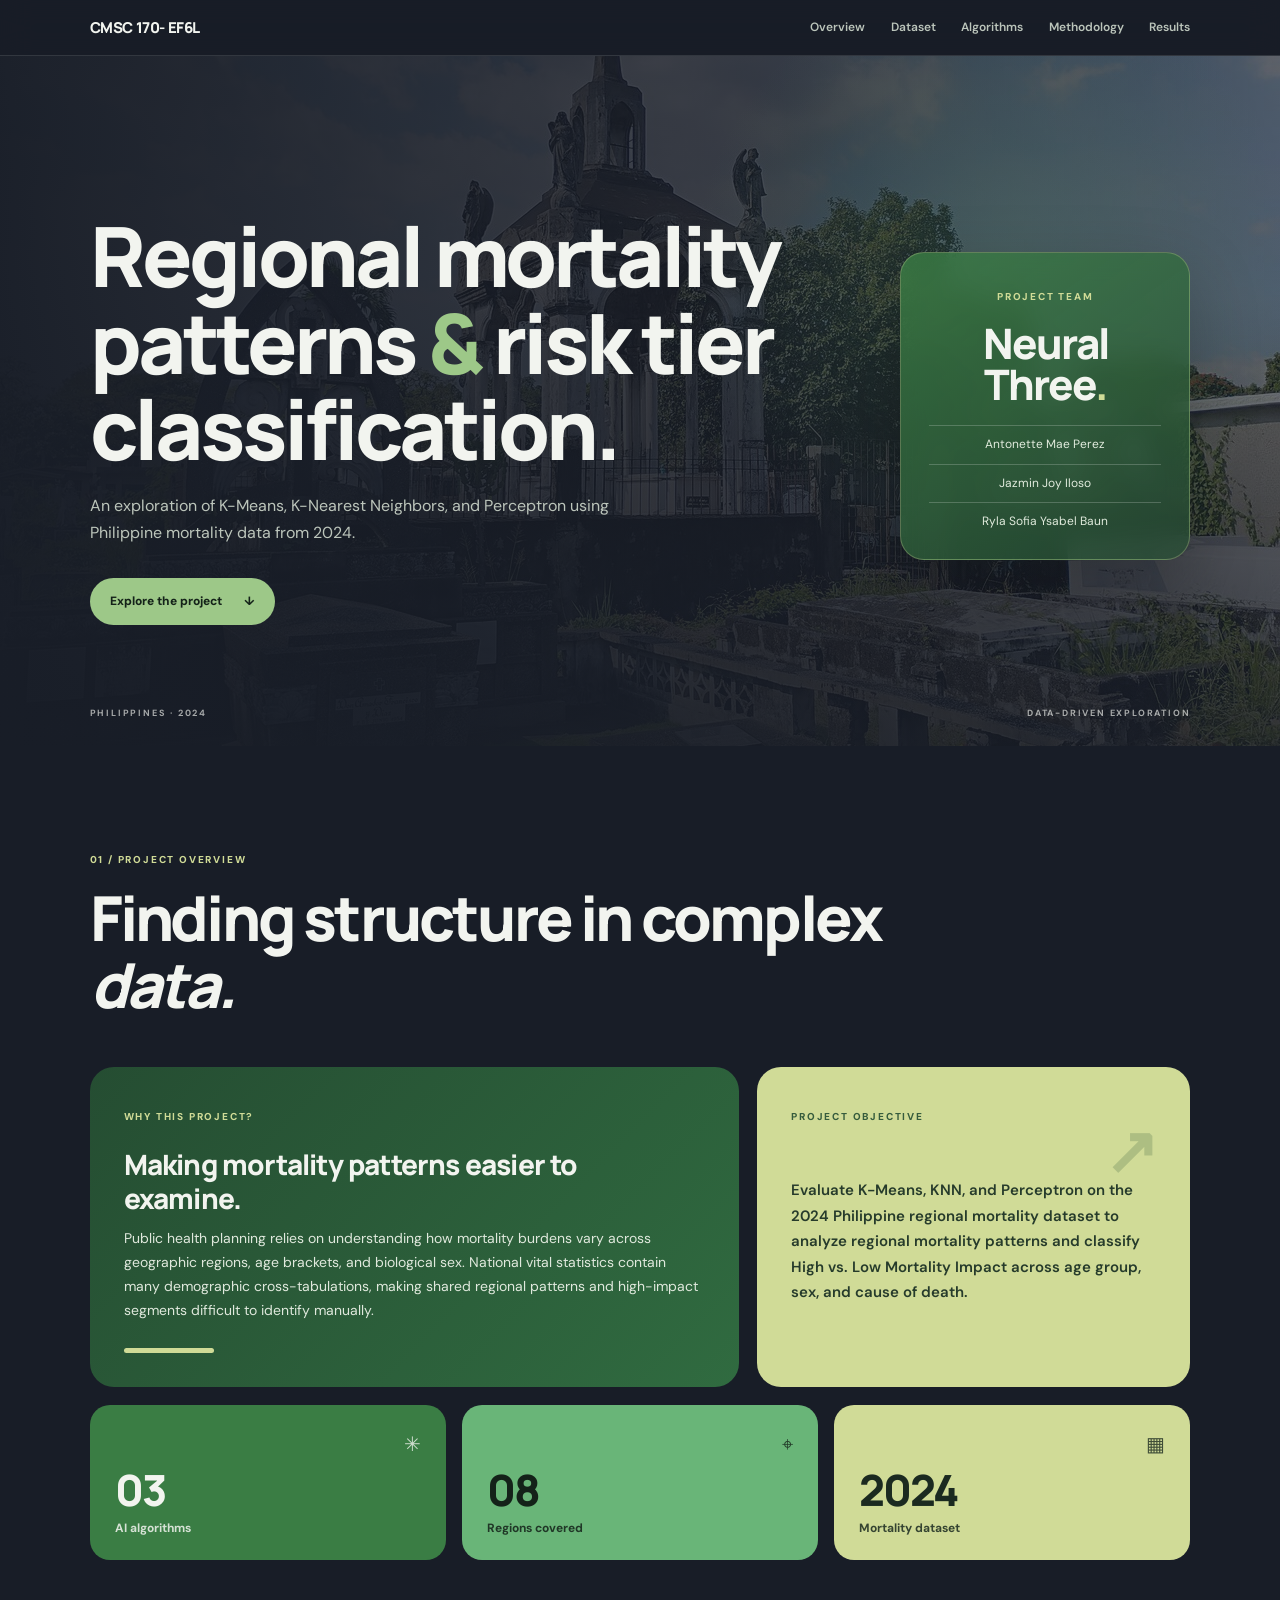
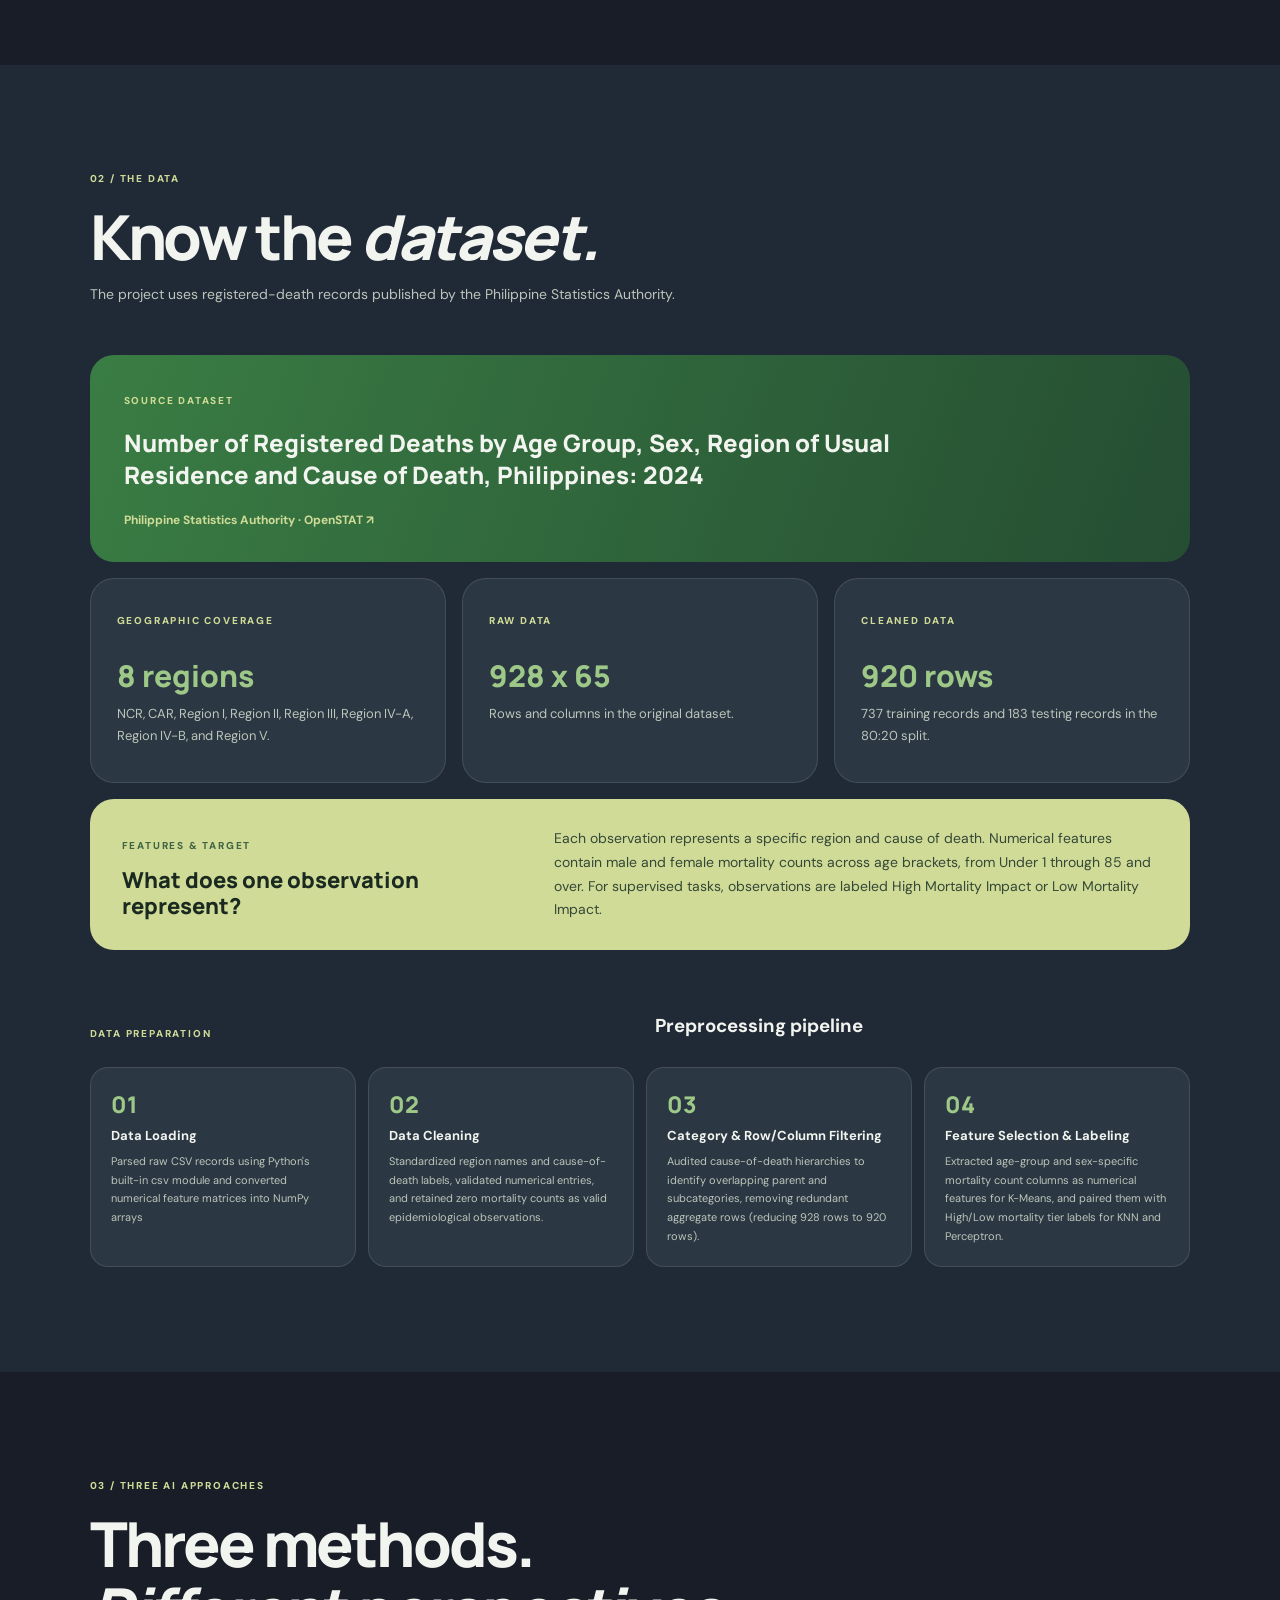
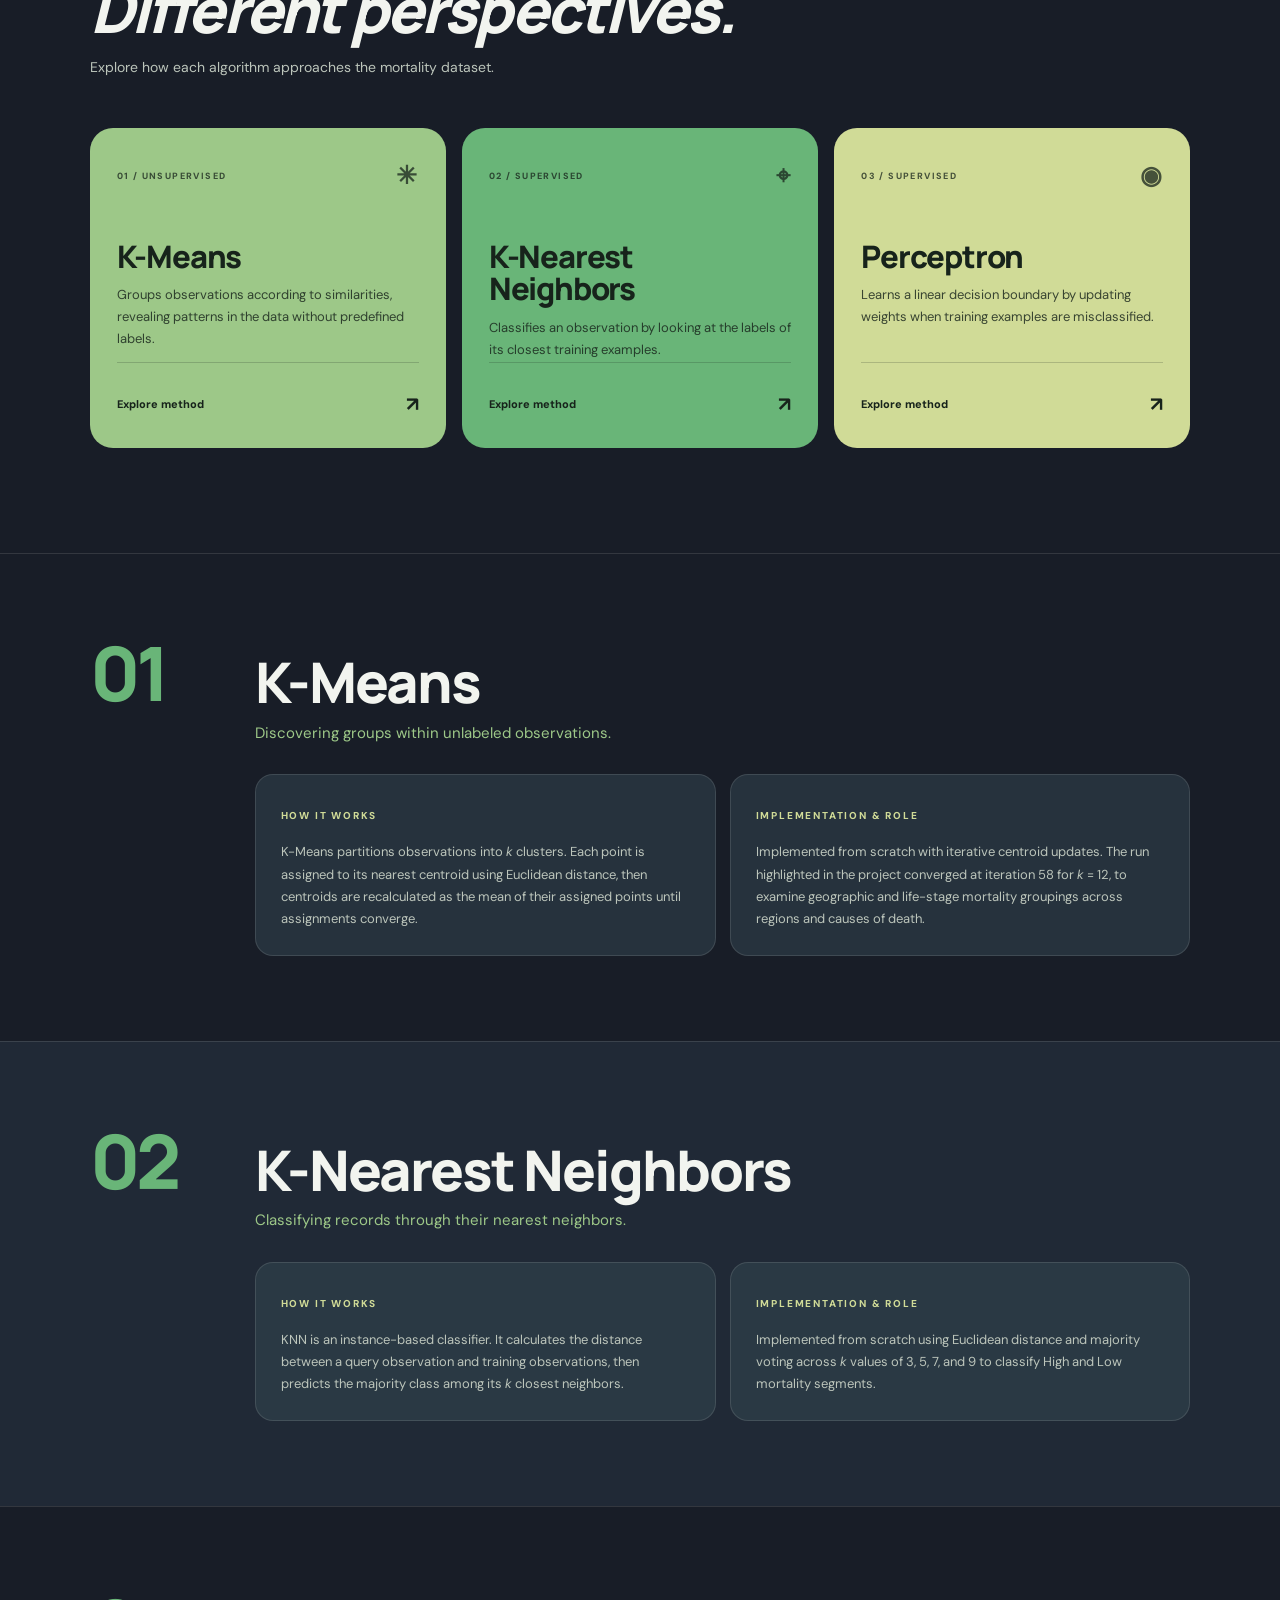
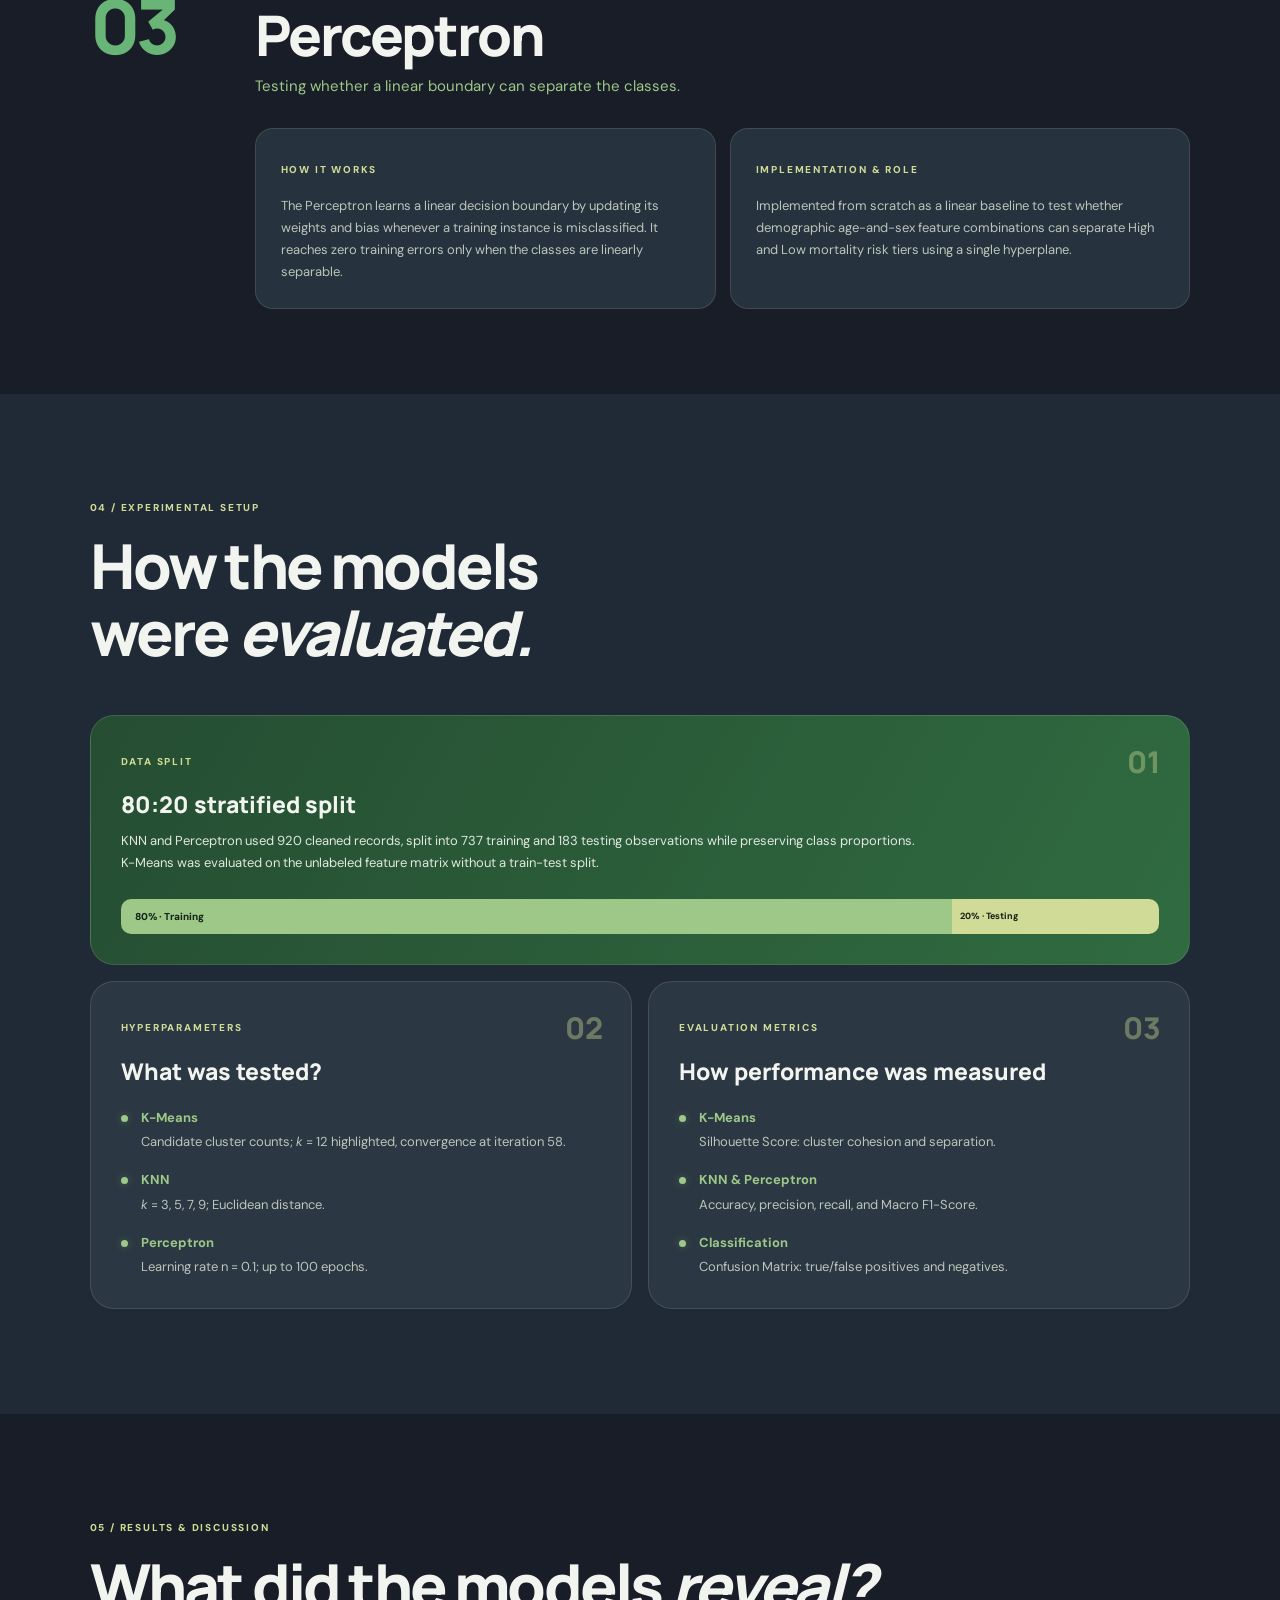
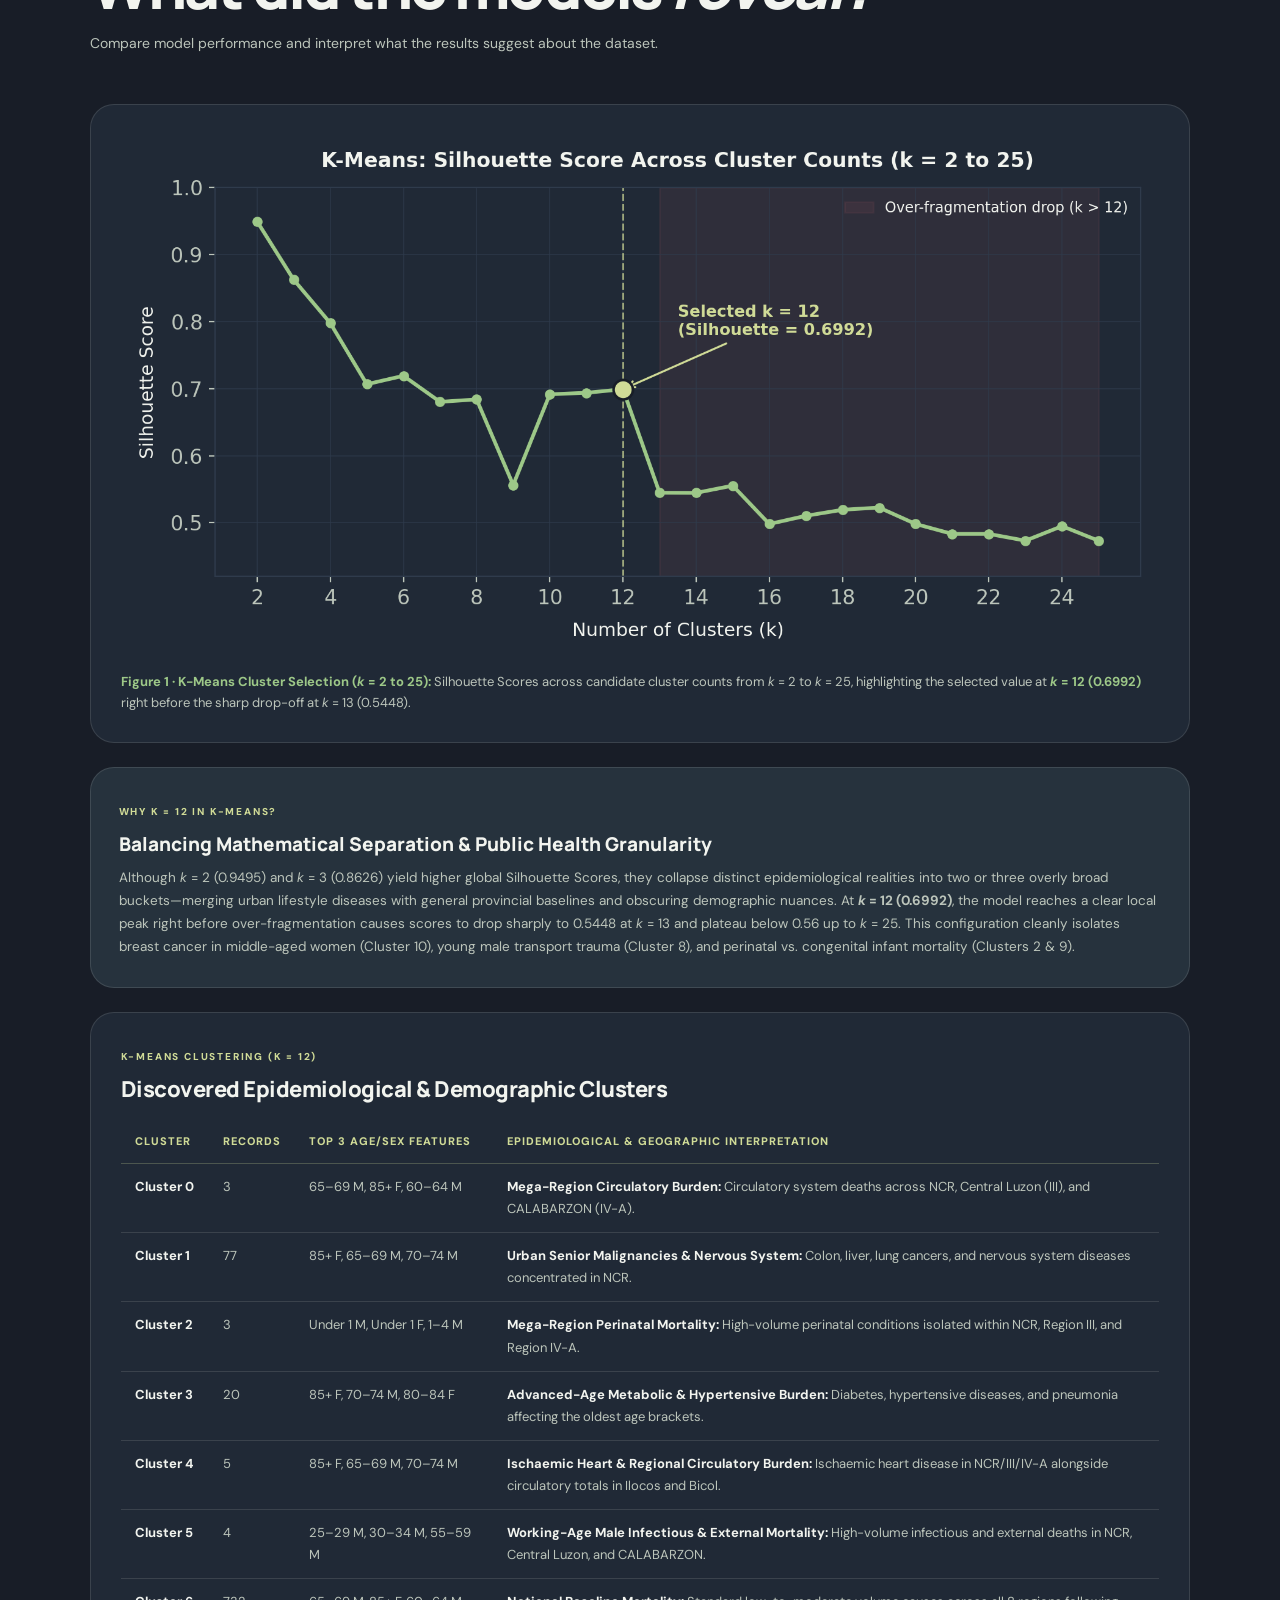
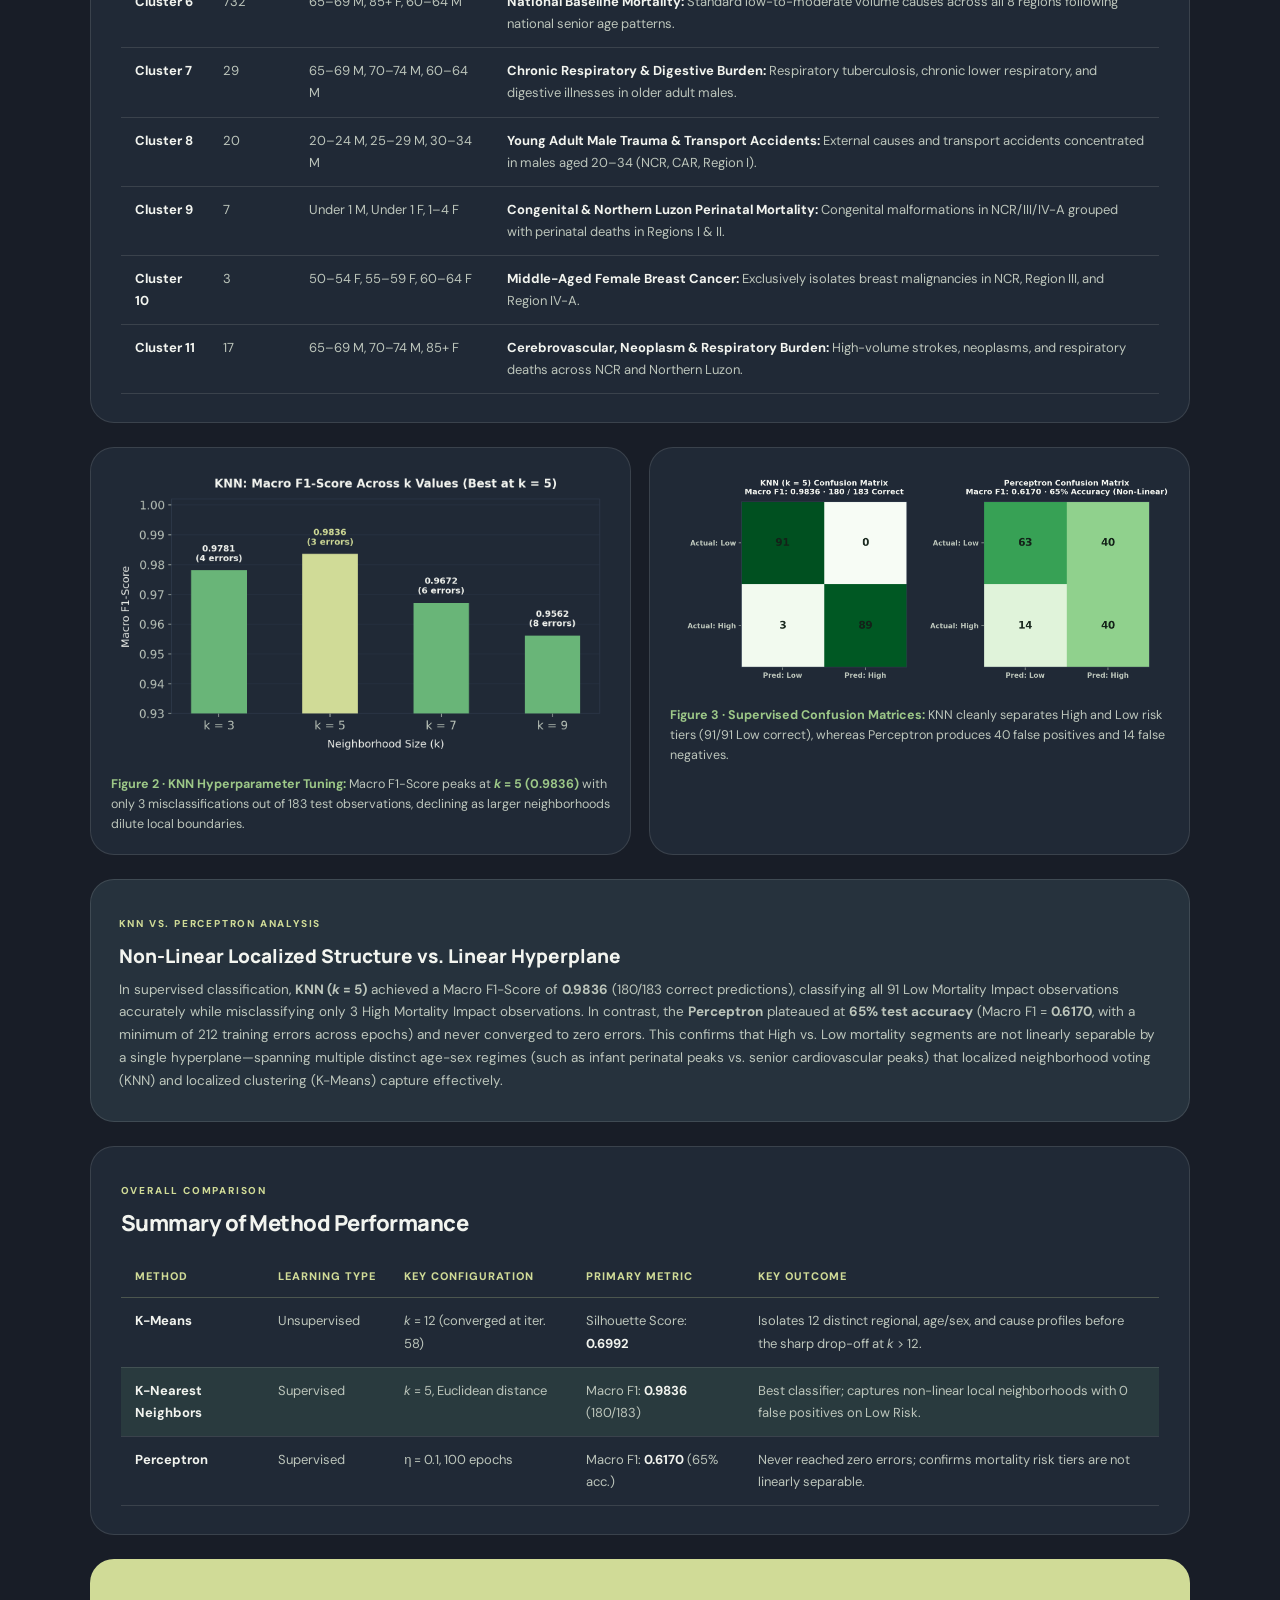
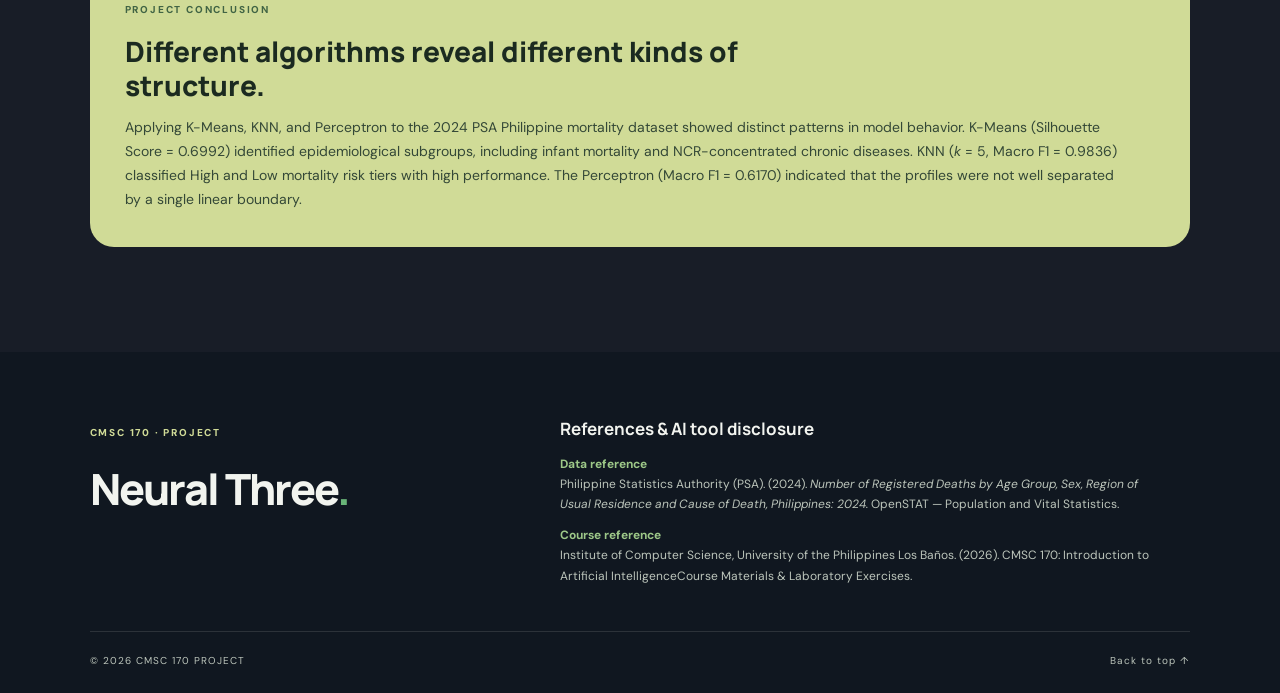
==== commit 22f598cd: "add tables, graphs, results" ====
--- a/github_page/index.html
+++ b/github_page/index.html
@@ -1,663 +1,880 @@
-
-<!DOCTYPE html>
+<!doctype html>
 <html lang="en">
-<head>
-  <meta charset="UTF-8">
-  <meta name="viewport" content="width=device-width, initial-scale=1.0">
-  <meta name="theme-color" content="#181D27">
-
-  <title>CMSC 170 Introduction to AI</title>
-
-  <link rel="preconnect" href="https://fonts.googleapis.com">
-  <link rel="preconnect" href="https://fonts.gstatic.com" crossorigin>
-  <link href="https://fonts.googleapis.com/css2?family=DM+Sans:wght@400;500;600;700&family=Manrope:wght@400;500;600;700;800&display=swap" rel="stylesheet">
-
-  <link rel="stylesheet" href="css/style.css">
-</head>
-
-<body>
-
-  <!-- NAVIGATION -->
-  <header class="navbar">
-    <a href="#home" class="logo">
-      CMSC 170- EF6L
-    </a>
-
-    <nav class="nav-links" aria-label="Main navigation">
-      <a href="#overview">Overview</a>
-      <a href="#dataset">Dataset</a>
-      <a href="#algorithms">Algorithms</a>
-      <a href="#methodology">Methodology</a>
-      <a href="#results">Results</a>
-    </nav>
-  </header>
-
-  <main>
-
-    <!-- HERO SECTION -->
-    <section class="hero" id="home">
-      <div class="hero-content reveal">
-
-        <h1>
-          Regional mortality patterns
-          <span>&amp;</span> risk tier classification.
-        </h1>
-
-        <p class="hero-description">
-          An exploration of K-Means, K-Nearest Neighbors, and Perceptron
-          using Philippine mortality data from 2024.
-        </p>
-
-        <div class="hero-actions">
-          <a href="#overview" class="primary-button">
-            Explore the project <span>↓</span>
-          </a>
-        </div>
-      </div>
-
-      <aside class="hero-team reveal" aria-label="Project team">
-        <span class="team-kicker">PROJECT TEAM</span>
-
-        <h2>
-          Neural<br>Three<span>.</span>
-        </h2>
-
-        <div class="team-names">
-          <span>Antonette Mae Perez</span>
-          <span>Jazmin Joy Iloso</span>
-          <span>Ryla Sofia Ysabel Baun</span>
-        </div>
-      </aside>
-
-      <div class="hero-bottom">
-        <span>PHILIPPINES · 2024</span>
-        <span>DATA-DRIVEN EXPLORATION</span>
-      </div>
-    </section>
-
-
-    <!-- PROJECT OVERVIEW -->
-    <section class="section overview" id="overview">
-
-      <div class="section-heading reveal">
-        <span class="section-label">01 / PROJECT OVERVIEW</span>
-
-        <h2>
-          Finding structure in complex <em>data.</em>
-        </h2>
-      </div>
-
-      <div class="overview-layout">
-
-        <article class="feature-panel reveal">
-          <span class="panel-tag">WHY THIS PROJECT?</span>
-
-          <h3>Making mortality patterns easier to examine.</h3>
-
-          <p>
-            Public health planning relies on understanding how mortality
-            burdens vary across geographic regions, age brackets, and
-            biological sex. National vital statistics contain many
-            demographic cross-tabulations, making shared regional patterns
-            and high-impact segments difficult to identify manually.
-          </p>
-
-          <div class="panel-accent-line"></div>
-        </article>
-
-        <article class="objective-panel reveal">
-          <span class="panel-tag">PROJECT OBJECTIVE</span>
-
-          <div class="objective-mark">↗</div>
-
-          <p>
-            Evaluate K-Means, KNN, and Perceptron on the 2024 Philippine
-            regional mortality dataset to analyze regional mortality
-            patterns and classify High vs. Low Mortality Impact across
-            age group, sex, and cause of death.
-          </p>
-        </article>
-
-      </div>
-
-      <div class="stats-grid reveal">
-
-        <div class="stat-card stat-green">
-          <span class="stat-icon">✳</span>
-          <strong>03</strong>
-          <span>AI algorithms</span>
-        </div>
-
-        <div class="stat-card stat-lime">
-          <span class="stat-icon">⌖</span>
-          <strong>08</strong>
-          <span>Regions covered</span>
-        </div>
-
-        <div class="stat-card stat-cream">
-          <span class="stat-icon">▦</span>
-          <strong>2024</strong>
-          <span>Mortality dataset</span>
-        </div>
-
-      </div>
-    </section>
-
-
-    <!-- DATASET SECTION -->
-    <section class="section dataset-section" id="dataset">
-
-      <div class="section-heading reveal">
-        <span class="section-label">02 / THE DATA</span>
-
-        <h2>Know the <em>dataset.</em></h2>
-
-        <p class="section-intro">
-          The project uses registered-death records published by the
-          Philippine Statistics Authority.
-        </p>
-      </div>
-
-      <div class="dataset-title-card reveal">
-        <span class="panel-tag">SOURCE DATASET</span>
-
-        <h3>
-          Number of Registered Deaths by Age Group, Sex, Region of Usual
-          Residence and Cause of Death, Philippines: 2024
-        </h3>
-
-        <a
-          href="https://openstat.psa.gov.ph/"
-          target="_blank"
-          rel="noopener noreferrer"
-          class="inline-link"
-        >
-          Philippine Statistics Authority · OpenSTAT ↗
-        </a>
-      </div>
-
-      <div class="dataset-grid">
-
-        <article class="data-card reveal">
-          <span class="panel-tag">GEOGRAPHIC COVERAGE</span>
-          <h3>8 regions</h3>
-          <p>
-            NCR, CAR, Region I, Region II, Region III, Region IV-A,
-            Region IV-B, and Region V.
-          </p>
-        </article>
-
-        <article class="data-card reveal">
-          <span class="panel-tag">RAW DATA</span>
-          <h3>928 x 65</h3>
-          <p>Rows and columns in the original dataset.</p>
-        </article>
-
-        <article class="data-card reveal">
-          <span class="panel-tag">CLEANED DATA</span>
-          <h3>920 rows</h3>
-          <p>
-            737 training records and 183 testing records in the 80:20 split.
-          </p>
-        </article>
-
-      </div>
-
-      <div class="dataset-detail reveal">
-        <div>
-          <span class="panel-tag">FEATURES &amp; TARGET</span>
-          <h3>What does one observation represent?</h3>
-        </div>
-
-        <p>
-          Each observation represents a specific region and cause of death.
-          Numerical features contain male and female mortality counts
-          across age brackets, from Under 1 through 85 and over. For
-          supervised tasks, observations are labeled High Mortality Impact
-          or Low Mortality Impact.
-        </p>
-      </div>
-
-      <div class="pipeline-wrap reveal">
-
-        <div class="pipeline-heading">
-          <span class="section-label">DATA PREPARATION</span>
-
-          <h3>Preprocessing pipeline</h3>
-        </div>
-
-        <div class="pipeline-list">
-          <div>
-            <b>01</b>
-            <span>Data Loading</span>
-            <small>Parsed raw CSV records using Python's built-in
-                csv module and converted numerical feature matrices
-                into NumPy arrays</small>
-          </div>
-
-          <div>
-            <b>02</b>
-            <span>Data Cleaning</span>
-            <small>Standardized region names and cause-of-death
-                labels, validated numerical entries, and retained
-                zero mortality counts as valid epidemiological observations.</small>
-          </div>
-
-          <div>
-            <b>03</b>
-            <span>Category & Row/Column Filtering</span>
-            <small>Audited cause-of-death hierarchies to identify overlapping parent
-                and subcategories, removing redundant aggregate rows
-                (reducing 928 rows to 920 rows).</small>
-          </div>
-
-          <div>
-            <b>04</b>
-            <span>Feature Selection & Labeling</span>
-            <small>Extracted age-group and sex-specific mortality count columns
-                as numerical features for K-Means, and paired them with High/Low
-                mortality tier labels for KNN and Perceptron.</small>
-          </div>
-        </div>
-
-      </div>
-    </section>
-
-
-    <!-- ALGORITHMS SECTION -->
-    <section class="section algorithms-section" id="algorithms">
-
-      <div class="section-heading reveal">
-        <span class="section-label">03 / THREE AI APPROACHES</span>
-
-        <h2>
-          Three methods.<br>
-          <em>Different perspectives.</em>
-        </h2>
-
-        <p class="section-intro">
-          Explore how each algorithm approaches the mortality dataset.
-        </p>
-      </div>
-
-      <div class="algorithm-grid">
-
-        <a href="#kmeans" class="algorithm-card card-kmeans reveal">
-          <div class="algorithm-top">
-            <span>01 / UNSUPERVISED</span>
-            <span class="algorithm-symbol">✳</span>
-          </div>
-
-          <h3>K-Means</h3>
-
-          <p>
-            Groups observations according to similarities, revealing
-            patterns in the data without predefined labels.
-          </p>
-
-          <div class="card-bottom">
-            <span>Explore method</span>
-            <b>↗</b>
-          </div>
-        </a>
-
-        <a href="#knn" class="algorithm-card card-knn reveal">
-          <div class="algorithm-top">
-            <span>02 / SUPERVISED</span>
-            <span class="algorithm-symbol">⌖</span>
-          </div>
-
-          <h3>K-Nearest<br>Neighbors</h3>
-
-          <p>
-            Classifies an observation by looking at the labels of its
-            closest training examples.
-          </p>
-
-          <div class="card-bottom">
-            <span>Explore method</span>
-            <b>↗</b>
-          </div>
-        </a>
-
-        <a href="#perceptron" class="algorithm-card card-perceptron reveal">
-          <div class="algorithm-top">
-            <span>03 / SUPERVISED</span>
-            <span class="algorithm-symbol">◉</span>
-          </div>
-
-          <h3>Perceptron</h3>
-
-          <p>
-            Learns a linear decision boundary by updating weights when
-            training examples are misclassified.
-          </p>
-
-          <div class="card-bottom">
-            <span>Explore method</span>
-            <b>↗</b>
-          </div>
-        </a>
-
-      </div>
-    </section>
-
-
-    <!-- K-MEANS DETAILS -->
-    <section class="section method-details" id="kmeans">
-
-      <div class="detail-number">01</div>
-
-      <div class="detail-main">
-        
-
-        <h2>K-Means</h2>
-
-        <p class="detail-lead">
-          Discovering groups within unlabeled observations.
-        </p>
-
-        <div class="detail-cards">
-
-          <article>
-            <span class="panel-tag">HOW IT WORKS</span>
+  <head>
+    <meta charset="UTF-8" />
+    <meta name="viewport" content="width=device-width, initial-scale=1.0" />
+    <meta name="theme-color" content="#181D27" />
+
+    <title>CMSC 170 Introduction to AI</title>
+
+    <link rel="preconnect" href="https://fonts.googleapis.com" />
+    <link rel="preconnect" href="https://fonts.gstatic.com" crossorigin />
+    <link
+      href="https://fonts.googleapis.com/css2?family=DM+Sans:wght@400;500;600;700&family=Manrope:wght@400;500;600;700;800&display=swap"
+      rel="stylesheet"
+    />
+
+    <link rel="stylesheet" href="css/style.css" />
+  </head>
+
+  <body>
+    <!-- NAVIGATION -->
+    <header class="navbar">
+      <a href="#home" class="logo"> CMSC 170- EF6L </a>
+
+      <nav class="nav-links" aria-label="Main navigation">
+        <a href="#overview">Overview</a>
+        <a href="#dataset">Dataset</a>
+        <a href="#algorithms">Algorithms</a>
+        <a href="#methodology">Methodology</a>
+        <a href="#results">Results</a>
+      </nav>
+    </header>
+
+    <main>
+      <!-- HERO SECTION -->
+      <section class="hero" id="home">
+        <div class="hero-content reveal">
+          <h1>
+            Regional mortality patterns
+            <span>&amp;</span> risk tier classification.
+          </h1>
+
+          <p class="hero-description">
+            An exploration of K-Means, K-Nearest Neighbors, and Perceptron using
+            Philippine mortality data from 2024.
+          </p>
+
+          <div class="hero-actions">
+            <a href="#overview" class="primary-button">
+              Explore the project <span>↓</span>
+            </a>
+          </div>
+        </div>
+
+        <aside class="hero-team reveal" aria-label="Project team">
+          <span class="team-kicker">PROJECT TEAM</span>
+
+          <h2>Neural<br />Three<span>.</span></h2>
+
+          <div class="team-names">
+            <span>Antonette Mae Perez</span>
+            <span>Jazmin Joy Iloso</span>
+            <span>Ryla Sofia Ysabel Baun</span>
+          </div>
+        </aside>
+
+        <div class="hero-bottom">
+          <span>PHILIPPINES · 2024</span>
+          <span>DATA-DRIVEN EXPLORATION</span>
+        </div>
+      </section>
+
+      <!-- PROJECT OVERVIEW -->
+      <section class="section overview" id="overview">
+        <div class="section-heading reveal">
+          <span class="section-label">01 / PROJECT OVERVIEW</span>
+
+          <h2>Finding structure in complex <em>data.</em></h2>
+        </div>
+
+        <div class="overview-layout">
+          <article class="feature-panel reveal">
+            <span class="panel-tag">WHY THIS PROJECT?</span>
+
+            <h3>Making mortality patterns easier to examine.</h3>
 
             <p>
-              K-Means partitions observations into <i>k</i> clusters.
-              Each point is assigned to its nearest centroid using
-              Euclidean distance, then centroids are recalculated as
-              the mean of their assigned points until assignments converge.
+              Public health planning relies on understanding how mortality
+              burdens vary across geographic regions, age brackets, and
+              biological sex. National vital statistics contain many demographic
+              cross-tabulations, making shared regional patterns and high-impact
+              segments difficult to identify manually.
+            </p>
+
+            <div class="panel-accent-line"></div>
+          </article>
+
+          <article class="objective-panel reveal">
+            <span class="panel-tag">PROJECT OBJECTIVE</span>
+
+            <div class="objective-mark">↗</div>
+
+            <p>
+              Evaluate K-Means, KNN, and Perceptron on the 2024 Philippine
+              regional mortality dataset to analyze regional mortality patterns
+              and classify High vs. Low Mortality Impact across age group, sex,
+              and cause of death.
             </p>
           </article>
-
-          <article>
-            <span class="panel-tag">IMPLEMENTATION &amp; ROLE</span>
-
+        </div>
+
+        <div class="stats-grid reveal">
+          <div class="stat-card stat-green">
+            <span class="stat-icon">✳</span>
+            <strong>03</strong>
+            <span>AI algorithms</span>
+          </div>
+
+          <div class="stat-card stat-lime">
+            <span class="stat-icon">⌖</span>
+            <strong>08</strong>
+            <span>Regions covered</span>
+          </div>
+
+          <div class="stat-card stat-cream">
+            <span class="stat-icon">▦</span>
+            <strong>2024</strong>
+            <span>Mortality dataset</span>
+          </div>
+        </div>
+      </section>
+
+      <!-- DATASET SECTION -->
+      <section class="section dataset-section" id="dataset">
+        <div class="section-heading reveal">
+          <span class="section-label">02 / THE DATA</span>
+
+          <h2>Know the <em>dataset.</em></h2>
+
+          <p class="section-intro">
+            The project uses registered-death records published by the
+            Philippine Statistics Authority.
+          </p>
+        </div>
+
+        <div class="dataset-title-card reveal">
+          <span class="panel-tag">SOURCE DATASET</span>
+
+          <h3>
+            Number of Registered Deaths by Age Group, Sex, Region of Usual
+            Residence and Cause of Death, Philippines: 2024
+          </h3>
+
+          <a
+            href="https://openstat.psa.gov.ph/"
+            target="_blank"
+            rel="noopener noreferrer"
+            class="inline-link"
+          >
+            Philippine Statistics Authority · OpenSTAT ↗
+          </a>
+        </div>
+
+        <div class="dataset-grid">
+          <article class="data-card reveal">
+            <span class="panel-tag">GEOGRAPHIC COVERAGE</span>
+            <h3>8 regions</h3>
             <p>
-              Implemented from scratch with iterative centroid updates.
-              The run highlighted in the project converged at iteration
-              19 for <i>k</i> = 6, to examine geographic and life-stage
-              mortality groupings across regions and causes of death.
+              NCR, CAR, Region I, Region II, Region III, Region IV-A, Region
+              IV-B, and Region V.
             </p>
           </article>
 
-        </div>
-      </div>
-    </section>
-
-
-    <!-- KNN DETAILS -->
-    <section class="section method-details detail-alt" id="knn">
-
-      <div class="detail-number">02</div>
-
-      <div class="detail-main">
-        <h2>K-Nearest Neighbors</h2>
-
-        <p class="detail-lead">
-          Classifying records through their nearest neighbors.
-        </p>
-
-        <div class="detail-cards">
-
-          <article>
-            <span class="panel-tag">HOW IT WORKS</span>
-
+          <article class="data-card reveal">
+            <span class="panel-tag">RAW DATA</span>
+            <h3>928 x 65</h3>
+            <p>Rows and columns in the original dataset.</p>
+          </article>
+
+          <article class="data-card reveal">
+            <span class="panel-tag">CLEANED DATA</span>
+            <h3>920 rows</h3>
             <p>
-              KNN is an instance-based classifier. It calculates the
-              distance between a query observation and training
-              observations, then predicts the majority class among its
-              <i>k</i> closest neighbors.
+              737 training records and 183 testing records in the 80:20 split.
             </p>
           </article>
-
-          <article>
-            <span class="panel-tag">IMPLEMENTATION &amp; ROLE</span>
+        </div>
+
+        <div class="dataset-detail reveal">
+          <div>
+            <span class="panel-tag">FEATURES &amp; TARGET</span>
+            <h3>What does one observation represent?</h3>
+          </div>
+
+          <p>
+            Each observation represents a specific region and cause of death.
+            Numerical features contain male and female mortality counts across
+            age brackets, from Under 1 through 85 and over. For supervised
+            tasks, observations are labeled High Mortality Impact or Low
+            Mortality Impact.
+          </p>
+        </div>
+
+        <div class="pipeline-wrap reveal">
+          <div class="pipeline-heading">
+            <span class="section-label">DATA PREPARATION</span>
+
+            <h3>Preprocessing pipeline</h3>
+          </div>
+
+          <div class="pipeline-list">
+            <div>
+              <b>01</b>
+              <span>Data Loading</span>
+              <small
+                >Parsed raw CSV records using Python's built-in csv module and
+                converted numerical feature matrices into NumPy arrays</small
+              >
+            </div>
+
+            <div>
+              <b>02</b>
+              <span>Data Cleaning</span>
+              <small
+                >Standardized region names and cause-of-death labels, validated
+                numerical entries, and retained zero mortality counts as valid
+                epidemiological observations.</small
+              >
+            </div>
+
+            <div>
+              <b>03</b>
+              <span>Category & Row/Column Filtering</span>
+              <small
+                >Audited cause-of-death hierarchies to identify overlapping
+                parent and subcategories, removing redundant aggregate rows
+                (reducing 928 rows to 920 rows).</small
+              >
+            </div>
+
+            <div>
+              <b>04</b>
+              <span>Feature Selection & Labeling</span>
+              <small
+                >Extracted age-group and sex-specific mortality count columns as
+                numerical features for K-Means, and paired them with High/Low
+                mortality tier labels for KNN and Perceptron.</small
+              >
+            </div>
+          </div>
+        </div>
+      </section>
+
+      <!-- ALGORITHMS SECTION -->
+      <section class="section algorithms-section" id="algorithms">
+        <div class="section-heading reveal">
+          <span class="section-label">03 / THREE AI APPROACHES</span>
+
+          <h2>
+            Three methods.<br />
+            <em>Different perspectives.</em>
+          </h2>
+
+          <p class="section-intro">
+            Explore how each algorithm approaches the mortality dataset.
+          </p>
+        </div>
+
+        <div class="algorithm-grid">
+          <a href="#kmeans" class="algorithm-card card-kmeans reveal">
+            <div class="algorithm-top">
+              <span>01 / UNSUPERVISED</span>
+              <span class="algorithm-symbol">✳</span>
+            </div>
+
+            <h3>K-Means</h3>
 
             <p>
-              Implemented from scratch using Euclidean distance and
-              majority voting across <i>k</i> values of 3, 5, 7, and 9
-              to classify High and Low mortality segments.
+              Groups observations according to similarities, revealing patterns
+              in the data without predefined labels.
             </p>
+
+            <div class="card-bottom">
+              <span>Explore method</span>
+              <b>↗</b>
+            </div>
+          </a>
+
+          <a href="#knn" class="algorithm-card card-knn reveal">
+            <div class="algorithm-top">
+              <span>02 / SUPERVISED</span>
+              <span class="algorithm-symbol">⌖</span>
+            </div>
+
+            <h3>K-Nearest<br />Neighbors</h3>
+
+            <p>
+              Classifies an observation by looking at the labels of its closest
+              training examples.
+            </p>
+
+            <div class="card-bottom">
+              <span>Explore method</span>
+              <b>↗</b>
+            </div>
+          </a>
+
+          <a href="#perceptron" class="algorithm-card card-perceptron reveal">
+            <div class="algorithm-top">
+              <span>03 / SUPERVISED</span>
+              <span class="algorithm-symbol">◉</span>
+            </div>
+
+            <h3>Perceptron</h3>
+
+            <p>
+              Learns a linear decision boundary by updating weights when
+              training examples are misclassified.
+            </p>
+
+            <div class="card-bottom">
+              <span>Explore method</span>
+              <b>↗</b>
+            </div>
+          </a>
+        </div>
+      </section>
+
+      <!-- K-MEANS DETAILS -->
+      <section class="section method-details" id="kmeans">
+        <div class="detail-number">01</div>
+
+        <div class="detail-main">
+          <h2>K-Means</h2>
+
+          <p class="detail-lead">
+            Discovering groups within unlabeled observations.
+          </p>
+
+          <div class="detail-cards">
+            <article>
+              <span class="panel-tag">HOW IT WORKS</span>
+
+              <p>
+                K-Means partitions observations into <i>k</i> clusters. Each
+                point is assigned to its nearest centroid using Euclidean
+                distance, then centroids are recalculated as the mean of their
+                assigned points until assignments converge.
+              </p>
+            </article>
+
+            <article>
+              <span class="panel-tag">IMPLEMENTATION &amp; ROLE</span>
+
+              <p>
+                Implemented from scratch with iterative centroid updates. The
+                run highlighted in the project converged at iteration 58 for
+                <i>k</i> = 12, to examine geographic and life-stage mortality
+                groupings across regions and causes of death.
+              </p>
+            </article>
+          </div>
+        </div>
+      </section>
+
+      <!-- KNN DETAILS -->
+      <section class="section method-details detail-alt" id="knn">
+        <div class="detail-number">02</div>
+
+        <div class="detail-main">
+          <h2>K-Nearest Neighbors</h2>
+
+          <p class="detail-lead">
+            Classifying records through their nearest neighbors.
+          </p>
+
+          <div class="detail-cards">
+            <article>
+              <span class="panel-tag">HOW IT WORKS</span>
+
+              <p>
+                KNN is an instance-based classifier. It calculates the distance
+                between a query observation and training observations, then
+                predicts the majority class among its
+                <i>k</i> closest neighbors.
+              </p>
+            </article>
+
+            <article>
+              <span class="panel-tag">IMPLEMENTATION &amp; ROLE</span>
+
+              <p>
+                Implemented from scratch using Euclidean distance and majority
+                voting across <i>k</i> values of 3, 5, 7, and 9 to classify High
+                and Low mortality segments.
+              </p>
+            </article>
+          </div>
+        </div>
+      </section>
+
+      <!-- PERCEPTRON DETAILS -->
+      <section class="section method-details" id="perceptron">
+        <div class="detail-number">03</div>
+
+        <div class="detail-main">
+          <h2>Perceptron</h2>
+
+          <p class="detail-lead">
+            Testing whether a linear boundary can separate the classes.
+          </p>
+
+          <div class="detail-cards">
+            <article>
+              <span class="panel-tag">HOW IT WORKS</span>
+
+              <p>
+                The Perceptron learns a linear decision boundary by updating its
+                weights and bias whenever a training instance is misclassified.
+                It reaches zero training errors only when the classes are
+                linearly separable.
+              </p>
+            </article>
+
+            <article>
+              <span class="panel-tag">IMPLEMENTATION &amp; ROLE</span>
+
+              <p>
+                Implemented from scratch as a linear baseline to test whether
+                demographic age-and-sex feature combinations can separate High
+                and Low mortality risk tiers using a single hyperplane.
+              </p>
+            </article>
+          </div>
+        </div>
+      </section>
+
+      <!-- METHODOLOGY -->
+      <section class="section methodology-section" id="methodology">
+        <div class="section-heading reveal">
+          <span class="section-label">04 / EXPERIMENTAL SETUP</span>
+
+          <h2>
+            How the models<br />
+            were <em>evaluated.</em>
+          </h2>
+        </div>
+
+        <div class="method-grid">
+          <article class="method-card method-card-wide reveal">
+            <span class="method-icon">01</span>
+            <span class="panel-tag">DATA SPLIT</span>
+
+            <h3>80:20 stratified split</h3>
+
+            <p>
+              KNN and Perceptron used 920 cleaned records, split into 737
+              training and 183 testing observations while preserving class
+              proportions. K-Means was evaluated on the unlabeled feature matrix
+              without a train-test split.
+            </p>
+
+            <div class="split-bar">
+              <span>80% · Training</span>
+              <span>20% · Testing</span>
+            </div>
           </article>
 
+          <article class="method-card reveal">
+            <span class="method-icon">02</span>
+            <span class="panel-tag">HYPERPARAMETERS</span>
+
+            <h3>What was tested?</h3>
+
+            <ul>
+              <li>
+                <b>K-Means</b>
+                <span>
+                  Candidate cluster counts; <i>k</i> = 12 highlighted,
+                  convergence at iteration 58.
+                </span>
+              </li>
+
+              <li>
+                <b>KNN</b>
+                <span> <i>k</i> = 3, 5, 7, 9; Euclidean distance. </span>
+              </li>
+
+              <li>
+                <b>Perceptron</b>
+                <span> Learning rate n = 0.1; up to 100 epochs. </span>
+              </li>
+            </ul>
+          </article>
+
+          <article class="method-card reveal">
+            <span class="method-icon">03</span>
+            <span class="panel-tag">EVALUATION METRICS</span>
+
+            <h3>How performance was measured</h3>
+
+            <ul>
+              <li>
+                <b>K-Means</b>
+                <span>
+                  Silhouette Score: cluster cohesion and separation.
+                </span>
+              </li>
+
+              <li>
+                <b>KNN &amp; Perceptron</b>
+                <span> Accuracy, precision, recall, and Macro F1-Score. </span>
+              </li>
+
+              <li>
+                <b>Classification</b>
+                <span>
+                  Confusion Matrix: true/false positives and negatives.
+                </span>
+              </li>
+            </ul>
+          </article>
+        </div>
+      </section>
+
+      <!-- RESULTS AND DISCUSSION -->
+      <section class="section results-section" id="results">
+        <div class="section-heading reveal">
+          <span class="section-label">05 / RESULTS &amp; DISCUSSION</span>
+
+          <h2>What did the models <em>reveal?</em></h2>
+
+          <p class="section-intro">
+            Compare model performance and interpret what the results suggest
+            about the dataset.
+          </p>
+        </div>
+
+        <!-- 1. K-MEANS k VS SILHOUETTE SCORE GRAPH -->
+        <div class="results-block reveal">
+          <figure class="graph-card-inner">
+            <img
+              src="assets/figures/kmeans_silhouette.png"
+              alt="Line chart of K-Means Silhouette Score across k=2 to 25 highlighting k=12 at 0.6992"
+              loading="lazy"
+            />
+            <figcaption>
+              <b>Figure 1 · K-Means Cluster Selection (<i>k</i> = 2 to 25):</b>
+              Silhouette Scores across candidate cluster counts from <i>k</i> =
+              2 to <i>k</i> = 25, highlighting the selected value at
+              <b><i>k</i> = 12 (0.6992)</b> right before the sharp drop-off at
+              <i>k</i> = 13 (0.5448).
+            </figcaption>
+          </figure>
+        </div>
+
+        <!-- 2. WHY k = 12 EXPLANATION -->
+        <article class="discussion-card discussion-card-wide reveal">
+          <span class="panel-tag">WHY k = 12 IN K-MEANS?</span>
+          <h4>Balancing Mathematical Separation & Public Health Granularity</h4>
+          <p>
+            Although <i>k</i> = 2 (0.9495) and <i>k</i> = 3 (0.8626) yield
+            higher global Silhouette Scores, they collapse distinct
+            epidemiological realities into two or three overly broad
+            buckets—merging urban lifestyle diseases with general provincial
+            baselines and obscuring demographic nuances. At
+            <b><i>k</i> = 12 (0.6992)</b>, the model reaches a clear local peak
+            right before over-fragmentation causes scores to drop sharply to
+            0.5448 at <i>k</i> = 13 and plateau below 0.56 up to <i>k</i> = 25.
+            This configuration cleanly isolates breast cancer in middle-aged
+            women (Cluster 10), young male transport trauma (Cluster 8), and
+            perinatal vs. congenital infant mortality (Clusters 2 & 9).
+          </p>
+        </article>
+
+        <!-- 3. K-MEANS 12 CLUSTER BREAKDOWN TABLE -->
+        <div class="results-block reveal">
+          <div class="results-block-header">
+            <span class="panel-tag">K-MEANS CLUSTERING (k = 12)</span>
+            <h3>Discovered Epidemiological & Demographic Clusters</h3>
+          </div>
+
+          <div class="table-wrap">
+            <table class="results-table">
+              <thead>
+                <tr>
+                  <th>Cluster</th>
+                  <th>Records</th>
+                  <th>Top 3 Age/Sex Features</th>
+                  <th>Epidemiological & Geographic Interpretation</th>
+                </tr>
+              </thead>
+              <tbody>
+                <tr>
+                  <td><b>Cluster 0</b></td>
+                  <td>3</td>
+                  <td>65–69 M, 85+ F, 60–64 M</td>
+                  <td>
+                    <b>Mega-Region Circulatory Burden:</b> Circulatory system
+                    deaths across NCR, Central Luzon (III), and CALABARZON
+                    (IV-A).
+                  </td>
+                </tr>
+                <tr>
+                  <td><b>Cluster 1</b></td>
+                  <td>77</td>
+                  <td>85+ F, 65–69 M, 70–74 M</td>
+                  <td>
+                    <b>Urban Senior Malignancies & Nervous System:</b> Colon,
+                    liver, lung cancers, and nervous system diseases
+                    concentrated in NCR.
+                  </td>
+                </tr>
+                <tr>
+                  <td><b>Cluster 2</b></td>
+                  <td>3</td>
+                  <td>Under 1 M, Under 1 F, 1–4 M</td>
+                  <td>
+                    <b>Mega-Region Perinatal Mortality:</b> High-volume
+                    perinatal conditions isolated within NCR, Region III, and
+                    Region IV-A.
+                  </td>
+                </tr>
+                <tr>
+                  <td><b>Cluster 3</b></td>
+                  <td>20</td>
+                  <td>85+ F, 70–74 M, 80–84 F</td>
+                  <td>
+                    <b>Advanced-Age Metabolic & Hypertensive Burden:</b>
+                    Diabetes, hypertensive diseases, and pneumonia affecting the
+                    oldest age brackets.
+                  </td>
+                </tr>
+                <tr>
+                  <td><b>Cluster 4</b></td>
+                  <td>5</td>
+                  <td>85+ F, 65–69 M, 70–74 M</td>
+                  <td>
+                    <b>Ischaemic Heart & Regional Circulatory Burden:</b>
+                    Ischaemic heart disease in NCR/III/IV-A alongside
+                    circulatory totals in Ilocos and Bicol.
+                  </td>
+                </tr>
+                <tr>
+                  <td><b>Cluster 5</b></td>
+                  <td>4</td>
+                  <td>25–29 M, 30–34 M, 55–59 M</td>
+                  <td>
+                    <b>Working-Age Male Infectious & External Mortality:</b>
+                    High-volume infectious and external deaths in NCR, Central
+                    Luzon, and CALABARZON.
+                  </td>
+                </tr>
+                <tr>
+                  <td><b>Cluster 6</b></td>
+                  <td>732</td>
+                  <td>65–69 M, 85+ F, 60–64 M</td>
+                  <td>
+                    <b>National Baseline Mortality:</b> Standard low-to-moderate
+                    volume causes across all 8 regions following national senior
+                    age patterns.
+                  </td>
+                </tr>
+                <tr>
+                  <td><b>Cluster 7</b></td>
+                  <td>29</td>
+                  <td>65–69 M, 70–74 M, 60–64 M</td>
+                  <td>
+                    <b>Chronic Respiratory & Digestive Burden:</b> Respiratory
+                    tuberculosis, chronic lower respiratory, and digestive
+                    illnesses in older adult males.
+                  </td>
+                </tr>
+                <tr>
+                  <td><b>Cluster 8</b></td>
+                  <td>20</td>
+                  <td>20–24 M, 25–29 M, 30–34 M</td>
+                  <td>
+                    <b>Young Adult Male Trauma & Transport Accidents:</b>
+                    External causes and transport accidents concentrated in
+                    males aged 20–34 (NCR, CAR, Region I).
+                  </td>
+                </tr>
+                <tr>
+                  <td><b>Cluster 9</b></td>
+                  <td>7</td>
+                  <td>Under 1 M, Under 1 F, 1–4 F</td>
+                  <td>
+                    <b>Congenital & Northern Luzon Perinatal Mortality:</b>
+                    Congenital malformations in NCR/III/IV-A grouped with
+                    perinatal deaths in Regions I & II.
+                  </td>
+                </tr>
+                <tr>
+                  <td><b>Cluster 10</b></td>
+                  <td>3</td>
+                  <td>50–54 F, 55–59 F, 60–64 F</td>
+                  <td>
+                    <b>Middle-Aged Female Breast Cancer:</b> Exclusively
+                    isolates breast malignancies in NCR, Region III, and Region
+                    IV-A.
+                  </td>
+                </tr>
+                <tr>
+                  <td><b>Cluster 11</b></td>
+                  <td>17</td>
+                  <td>65–69 M, 70–74 M, 85+ F</td>
+                  <td>
+                    <b>Cerebrovascular, Neoplasm & Respiratory Burden:</b>
+                    High-volume strokes, neoplasms, and respiratory deaths
+                    across NCR and Northern Luzon.
+                  </td>
+                </tr>
+              </tbody>
+            </table>
+          </div>
+        </div>
+
+        <!-- 4. KNN & PERCEPTRON GRAPHS AND CONTENTS -->
+        <div class="results-graphs-grid reveal">
+          <figure class="graph-card">
+            <img
+              src="assets/figures/knn_f1.png"
+              alt="Bar chart comparing KNN Macro F1-Score across k=3, 5, 7, and 9"
+              loading="lazy"
+            />
+            <figcaption>
+              <b>Figure 2 · KNN Hyperparameter Tuning:</b>
+              Macro F1-Score peaks at <b><i>k</i> = 5 (0.9836)</b> with only 3
+              misclassifications out of 183 test observations, declining as
+              larger neighborhoods dilute local boundaries.
+            </figcaption>
+          </figure>
+
+          <figure class="graph-card">
+            <img
+              src="assets/figures/supervised_confusion_matrices.png"
+              alt="Side-by-side confusion matrices for KNN (k=5) and Perceptron"
+              loading="lazy"
+            />
+            <figcaption>
+              <b>Figure 3 · Supervised Confusion Matrices:</b>
+              KNN cleanly separates High and Low risk tiers (91/91 Low correct),
+              whereas Perceptron produces 40 false positives and 14 false
+              negatives.
+            </figcaption>
+          </figure>
+        </div>
+
+        <article class="discussion-card discussion-card-wide reveal">
+          <span class="panel-tag">KNN VS. PERCEPTRON ANALYSIS</span>
+          <h4>Non-Linear Localized Structure vs. Linear Hyperplane</h4>
+          <p>
+            In supervised classification, <b>KNN (<i>k</i> = 5)</b> achieved a
+            Macro F1-Score of <b>0.9836</b> (180/183 correct predictions),
+            classifying all 91 Low Mortality Impact observations accurately
+            while misclassifying only 3 High Mortality Impact observations. In
+            contrast, the <b>Perceptron</b> plateaued at
+            <b>65% test accuracy</b> (Macro F1 = <b>0.6170</b>, with a minimum
+            of 212 training errors across epochs) and never converged to zero
+            errors. This confirms that High vs. Low mortality segments are not
+            linearly separable by a single hyperplane—spanning multiple distinct
+            age-sex regimes (such as infant perinatal peaks vs. senior
+            cardiovascular peaks) that localized neighborhood voting (KNN) and
+            localized clustering (K-Means) capture effectively.
+          </p>
+        </article>
+
+        <!-- 5. SUMMARY OF METHOD PERFORMANCE -->
+        <div class="results-block reveal">
+          <div class="results-block-header">
+            <span class="panel-tag">OVERALL COMPARISON</span>
+            <h3>Summary of Method Performance</h3>
+          </div>
+
+          <div class="table-wrap">
+            <table class="results-table">
+              <thead>
+                <tr>
+                  <th>Method</th>
+                  <th>Learning Type</th>
+                  <th>Key Configuration</th>
+                  <th>Primary Metric</th>
+                  <th>Key Outcome</th>
+                </tr>
+              </thead>
+              <tbody>
+                <tr>
+                  <td><b>K-Means</b></td>
+                  <td>Unsupervised</td>
+                  <td><i>k</i> = 12 (converged at iter. 58)</td>
+                  <td>Silhouette Score: <b>0.6992</b></td>
+                  <td>
+                    Isolates 12 distinct regional, age/sex, and cause profiles
+                    before the sharp drop-off at <i>k</i> > 12.
+                  </td>
+                </tr>
+                <tr class="row-highlight">
+                  <td><b>K-Nearest Neighbors</b></td>
+                  <td>Supervised</td>
+                  <td><i>k</i> = 5, Euclidean distance</td>
+                  <td>Macro F1: <b>0.9836</b> (180/183)</td>
+                  <td>
+                    Best classifier; captures non-linear local neighborhoods
+                    with 0 false positives on Low Risk.
+                  </td>
+                </tr>
+                <tr>
+                  <td><b>Perceptron</b></td>
+                  <td>Supervised</td>
+                  <td>η = 0.1, 100 epochs</td>
+                  <td>Macro F1: <b>0.6170</b> (65% acc.)</td>
+                  <td>
+                    Never reached zero errors; confirms mortality risk tiers are
+                    not linearly separable.
+                  </td>
+                </tr>
+              </tbody>
+            </table>
+          </div>
+        </div>
+
+        <div class="conclusion-card reveal">
+          <span class="panel-tag">PROJECT CONCLUSION</span>
+
+          <h3>Different algorithms reveal different kinds of structure.</h3>
+
+          <p>
+            Applying K-Means, KNN, and Perceptron to the 2024 PSA Philippine
+            mortality dataset showed distinct patterns in model behavior.
+            K-Means (Silhouette Score = 0.6992) identified epidemiological
+            subgroups, including infant mortality and NCR-concentrated chronic
+            diseases. KNN (<i>k</i> = 5, Macro F1 = 0.9836) classified High and
+            Low mortality risk tiers with high performance. The Perceptron
+            (Macro F1 = 0.6170) indicated that the profiles were not well
+            separated by a single linear boundary.
+          </p>
+        </div>
+      </section>
+    </main>
+
+    <!-- FOOTER -->
+    <footer class="footer">
+      <div class="footer-top">
+        <div>
+          <span class="section-label">CMSC 170 · PROJECT</span>
+          <h2>Neural Three<span>.</span></h2>
+        </div>
+
+        <div class="references">
+          <h3>References &amp; AI tool disclosure</h3>
+
+          <p>
+            <b>Data reference</b><br />
+            Philippine Statistics Authority (PSA). (2024).
+            <i
+              >Number of Registered Deaths by Age Group, Sex, Region of Usual
+              Residence and Cause of Death, Philippines: 2024.</i
+            >
+            OpenSTAT — Population and Vital Statistics.
+          </p>
+
+          <p>
+            <b>Course reference</b><br />
+            Institute of Computer Science, University of the Philippines Los
+            Baños. (2026). CMSC 170: Introduction to Artificial
+            IntelligenceCourse Materials &amp; Laboratory Exercises.
+          </p>
         </div>
       </div>
-    </section>
-
-
-    <!-- PERCEPTRON DETAILS -->
-    <section class="section method-details" id="perceptron">
-
-      <div class="detail-number">03</div>
-
-      <div class="detail-main">
-        <h2>Perceptron</h2>
-
-        <p class="detail-lead">
-          Testing whether a linear boundary can separate the classes.
-        </p>
-
-        <div class="detail-cards">
-
-          <article>
-            <span class="panel-tag">HOW IT WORKS</span>
-
-            <p>
-              The Perceptron learns a linear decision boundary by
-              updating its weights and bias whenever a training instance
-              is misclassified. It reaches zero training errors only
-              when the classes are linearly separable.
-            </p>
-          </article>
-
-          <article>
-            <span class="panel-tag">IMPLEMENTATION &amp; ROLE</span>
-
-            <p>
-              Implemented from scratch as a linear baseline to test
-              whether demographic age-and-sex feature combinations can
-              separate High and Low mortality risk tiers using a
-              single hyperplane.
-            </p>
-          </article>
-
-        </div>
+
+      <div class="footer-bottom">
+        <span>© 2026 CMSC 170 PROJECT</span>
+        <a href="#home">Back to top ↑</a>
       </div>
-    </section>
-
-
-    <!-- METHODOLOGY -->
-    <section class="section methodology-section" id="methodology">
-
-      <div class="section-heading reveal">
-        <span class="section-label">04 / EXPERIMENTAL SETUP</span>
-
-        <h2>
-          How the models<br>
-          were <em>evaluated.</em>
-        </h2>
-      </div>
-
-      <div class="method-grid">
-
-        <article class="method-card method-card-wide reveal">
-          <span class="method-icon">01</span>
-          <span class="panel-tag">DATA SPLIT</span>
-
-          <h3>80:20 stratified split</h3>
-
-          <p>
-            KNN and Perceptron used 920 cleaned records, split into
-            737 training and 183 testing observations while preserving
-            class proportions. K-Means was evaluated on the unlabeled
-            feature matrix without a train-test split.
-          </p>
-
-          <div class="split-bar">
-            <span>80% · Training</span>
-            <span>20% · Testing</span>
-          </div>
-        </article>
-
-        <article class="method-card reveal">
-          <span class="method-icon">02</span>
-          <span class="panel-tag">HYPERPARAMETERS</span>
-
-          <h3>What was tested?</h3>
-
-          <ul>
-            <li>
-              <b>K-Means</b>
-              <span>
-                Candidate cluster counts; <i>k</i> = 6 highlighted,
-                convergence at iteration 19.
-              </span>
-            </li>
-
-            <li>
-              <b>KNN</b>
-              <span>
-                <i>k</i> = 3, 5, 7, 9; Euclidean distance.
-              </span>
-            </li>
-
-            <li>
-              <b>Perceptron</b>
-              <span>
-                Learning rate n = 0.1; up to 100 epochs.
-              </span>
-            </li>
-          </ul>
-        </article>
-
-        <article class="method-card reveal">
-          <span class="method-icon">03</span>
-          <span class="panel-tag">EVALUATION METRICS</span>
-
-          <h3>How performance was measured</h3>
-
-          <ul>
-            <li>
-              <b>K-Means</b>
-              <span>
-                Silhouette Score: cluster cohesion and separation.
-              </span>
-            </li>
-
-            <li>
-              <b>KNN &amp; Perceptron</b>
-              <span>
-                Accuracy, precision, recall, and Macro F1-Score.
-              </span>
-            </li>
-
-            <li>
-              <b>Classification</b>
-              <span>
-                Confusion Matrix: true/false positives and negatives.
-              </span>
-            </li>
-          </ul>
-        </article>
-
-      </div>
-    </section>
-
-
-    <!-- RESULTS AND DISCUSSION -->
-    <section class="section results-section" id="results">
-
-      <div class="section-heading reveal">
-        <span class="section-label">05 / RESULTS &amp; DISCUSSION</span>
-
-        <h2>
-          What did the models <em>reveal?</em>
-        </h2>
-
-        <p class="section-intro">
-          Compare model performance and interpret what the results
-          suggest about the dataset.
-        </p>
-      </div>
-
-      <div class="results-placeholder reveal">
-        <div class="placeholder-icon">▤</div>
-
-        <div>
-          <span class="panel-tag">RESULTS VISUALIZATION</span>
-
-          <h3>Performance tables and graphs here.</h3>
-
-          <p>
-            place tables and graphs here
-          </p>
-        </div>
-      </div>
-
-      <div class="conclusion-card reveal">
-        <span class="panel-tag">PROJECT CONCLUSION</span>
-
-        <h3>
-          Different algorithms reveal different kinds of structure.
-        </h3>
-
-        <p>
-          Applying K-Means, KNN, and Perceptron to the 2024 PSA
-          Philippine mortality dataset showed distinct patterns in
-          model behavior. K-Means (Silhouette Score = 0.7192)
-          identified epidemiological subgroups, including infant
-          mortality and NCR-concentrated chronic diseases. KNN
-          (<i>k</i> = 5, Macro F1 = 0.9836) classified High and Low
-          mortality risk tiers with high performance. The Perceptron
-          (Macro F1 = 0.6170) indicated that the profiles were not
-          well separated by a single linear boundary.
-        </p>
-      </div>
-
-    </section>
-
-  </main>
-
-
-  <!-- FOOTER -->
-  <footer class="footer">
-
-    <div class="footer-top">
-
-      <div>
-        <span class="section-label">CMSC 170 · PROJECT</span>
-        <h2>Neural Three<span>.</span></h2>
-      </div>
-
-      <div class="references">
-        <h3>References &amp; AI tool disclosure</h3>
-
-        <p>
-          <b>Data reference</b><br>
-          Philippine Statistics Authority (PSA). (2024).
-          <i>Number of Registered Deaths by Age Group, Sex, Region
-          of Usual Residence and Cause of Death, Philippines: 2024.</i>
-          OpenSTAT — Population and Vital Statistics.
-        </p>
-
-        <p>
-          <b>Course reference</b><br>
-          Institute of Computer Science, University of the Philippines Los Baños. (2026).
-        CMSC 170: Introduction to Artificial IntelligenceCourse Materials &amp; Laboratory Exercises.
-        </p>
-      </div>
-
-    </div>
-
-    <div class="footer-bottom">
-      <span>© 2026 CMSC 170 PROJECT</span>
-      <a href="#home">Back to top ↑</a>
-    </div>
-
-  </footer>
-
-  <script src="js/main.js"></script>
-
-</body>
-</html>+    </footer>
+
+    <script src="js/main.js"></script>
+  </body>
+</html>
--- a/github_page/css/style.css
+++ b/github_page/css/style.css
@@ -1,22 +1,21 @@
-
 /* global setting */
 
 :root {
-  --background: #181D27;
-  --surface: #254D32;
-  --surface-light: #3A7D44;
-
-  --accent: #69B578;
-  --accent-light: #9DC888;
-  --highlight: #D0DB97;
-
-  --text: #F2F4EF;
-  --muted: #BCC5BB;
+  --background: #181d27;
+  --surface: #254d32;
+  --surface-light: #3a7d44;
+
+  --accent: #69b578;
+  --accent-light: #9dc888;
+  --highlight: #d0db97;
+
+  --text: #f2f4ef;
+  --muted: #bcc5bb;
 
   --line: rgba(242, 244, 239, 0.12);
 
-  --heading-font: 'Manrope', sans-serif;
-  --body-font: 'DM Sans', sans-serif;
+  --heading-font: "Manrope", sans-serif;
+  --body-font: "DM Sans", sans-serif;
 }
 
 * {
@@ -43,7 +42,6 @@
   text-decoration: none;
 }
 
-
 /* navigation */
 
 .navbar {
@@ -110,7 +108,6 @@
 .nav-cta span {
   margin-left: 8px;
 }
-
 
 /* hero section */
 
@@ -135,16 +132,12 @@
       rgba(24, 29, 39, 0.82) 58%,
       rgba(24, 29, 39, 0.58)
     ),
-    linear-gradient(
-      0deg,
-      rgba(24, 29, 39, 0.7),
-      transparent 65%
-    ),
-    url('../assets/images/front_page.jpg') center / cover no-repeat;
+    linear-gradient(0deg, rgba(24, 29, 39, 0.7), transparent 65%),
+    url("../assets/images/front_page.jpg") center / cover no-repeat;
 }
 
 .hero::after {
-  content: '';
+  content: "";
   position: absolute;
   inset: 0;
   z-index: -1;
@@ -237,7 +230,6 @@
   text-transform: uppercase;
 }
 
-
 /* hero team card */
 
 .hero-team {
@@ -286,7 +278,6 @@
   font-size: 12px;
 }
 
-
 /* hero decorative elements */
 
 .hero-bottom {
@@ -304,7 +295,6 @@
   letter-spacing: 1.8px;
 }
 
-
 /* styling section */
 
 .section {
@@ -312,35 +302,34 @@
 }
 
 .section-heading {
-    display: flex;
-    flex-direction: column;
-    align-items: flex-start;
-
-    gap: 12px;
-    margin-bottom: 48px;
+  display: flex;
+  flex-direction: column;
+  align-items: flex-start;
+
+  gap: 12px;
+  margin-bottom: 48px;
 }
 
 .section-heading .section-label {
-    margin-bottom: 5px;
+  margin-bottom: 5px;
 }
 
 .section-heading h2 {
-    max-width: 850px;
-
-    font: 800 clamp(38px, 5vw, 62px) / 1.08 var(--heading-font);
-    letter-spacing: -2.8px;
-    text-align: left;
+  max-width: 850px;
+
+  font: 800 clamp(38px, 5vw, 62px) / 1.08 var(--heading-font);
+  letter-spacing: -2.8px;
+  text-align: left;
 }
 
 .section-intro {
-    max-width: 620px;
-    margin-top: 0;
-
-    color: var(--muted);
-    font-size: 14px;
-    text-align: left;
-}
-
+  max-width: 620px;
+  margin-top: 0;
+
+  color: var(--muted);
+  font-size: 14px;
+  text-align: left;
+}
 
 /* overview section */
 
@@ -361,7 +350,6 @@
   border-radius: 24px;
 }
 
-
 /* motivation card */
 
 .feature-panel {
@@ -371,11 +359,7 @@
   min-height: 280px;
   padding: 34px;
 
-  background: linear-gradient(
-    135deg,
-    #254D32,
-    #306b40
-  );
+  background: linear-gradient(135deg, #254d32, #306b40);
 }
 
 .feature-panel h3 {
@@ -403,7 +387,6 @@
   background: var(--highlight);
 }
 
-
 /* objective card */
 
 .objective-panel {
@@ -438,7 +421,6 @@
   font: 800 65px var(--heading-font);
 }
 
-
 /* overview statistics */
 
 .stats-grid {
@@ -492,7 +474,6 @@
   opacity: 0.85;
 }
 
-
 /* dataset section */
 
 .dataset-section {
@@ -502,11 +483,7 @@
 .dataset-title-card {
   padding: 30px 34px;
 
-  background: linear-gradient(
-    110deg,
-    #3A7D44,
-    #254D32
-  );
+  background: linear-gradient(110deg, #3a7d44, #254d32);
 }
 
 .dataset-title-card h3 {
@@ -522,7 +499,6 @@
   font-weight: 700;
 }
 
-
 /* dataset cards */
 
 .dataset-grid {
@@ -578,7 +554,6 @@
   color: var(--highlight);
 }
 
-
 /* dataset feature detail */
 
 .dataset-detail {
@@ -610,7 +585,6 @@
   font-size: 14px;
 }
 
-
 /* preprocessing pipeline */
 
 .pipeline-wrap {
@@ -618,33 +592,33 @@
 }
 
 .pipeline-heading {
-    display: grid;
-    grid-template-columns: 1fr 1fr;
-    align-items: end;
-    gap: 30px;
-
-    margin-bottom: 25px;
+  display: grid;
+  grid-template-columns: 1fr 1fr;
+  align-items: end;
+  gap: 30px;
+
+  margin-bottom: 25px;
 }
 
 .pipeline-heading-title {
-    display: flex;
-    flex-direction: column;
-    align-items: flex-start;
-    gap: 10px;
+  display: flex;
+  flex-direction: column;
+  align-items: flex-start;
+  gap: 10px;
 }
 
 .pipeline-heading-title h3 {
-    font: 800 clamp(25px, 3vw, 34px) / 1.15 var(--heading-font);
-    letter-spacing: -1px;
+  font: 800 clamp(25px, 3vw, 34px) / 1.15 var(--heading-font);
+  letter-spacing: -1px;
 }
 
 .pipeline-heading p {
-    max-width: 480px;
-    justify-self: end;
-
-    color: var(--muted);
-    font-size: 13px;
-    line-height: 1.7;
+  max-width: 480px;
+  justify-self: end;
+
+  color: var(--muted);
+  font-size: 13px;
+  line-height: 1.7;
 }
 
 .pipeline-list {
@@ -681,7 +655,6 @@
   color: var(--muted);
   font-size: 11px;
 }
-
 
 /* algorithm cards */
 
@@ -780,7 +753,6 @@
   transform: translate(4px, -4px);
 }
 
-
 /* individual algorithm */
 
 .method-details {
@@ -844,7 +816,6 @@
   color: var(--muted);
   font-size: 13px;
 }
-
 
 /* methodology section */
 
@@ -869,11 +840,7 @@
 .method-card-wide {
   grid-column: 1 / -1;
 
-  background: linear-gradient(
-    120deg,
-    #254D32,
-    #306b40
-  );
+  background: linear-gradient(120deg, #254d32, #306b40);
 }
 
 .method-icon {
@@ -902,7 +869,6 @@
   color: #e1e9df;
 }
 
-
 /* data split bar */
 
 .split-bar {
@@ -942,55 +908,53 @@
   font-size: 9px;
 }
 
-
 /* methodology lists */
 
 .method-card ul {
-    display: grid;
-    gap: 17px;
-
-    margin-top: 20px;
-    padding: 0;
-
-    list-style: none;
+  display: grid;
+  gap: 17px;
+
+  margin-top: 20px;
+  padding: 0;
+
+  list-style: none;
 }
 
 .method-card li {
-    position: relative;
-
-    display: grid;
-    gap: 3px;
-
-    padding-left: 20px;
+  position: relative;
+
+  display: grid;
+  gap: 3px;
+
+  padding-left: 20px;
 }
 
 /* green bullet */
 .method-card li::before {
-    content: '';
-
-    position: absolute;
-    left: 0;
-    top: 8px;
-
-    width: 7px;
-    height: 7px;
-
-    border-radius: 50%;
-    background: var(--accent-light);
-    box-shadow: 0 0 8px rgba(157, 200, 136, 0.35);
+  content: "";
+
+  position: absolute;
+  left: 0;
+  top: 8px;
+
+  width: 7px;
+  height: 7px;
+
+  border-radius: 50%;
+  background: var(--accent-light);
+  box-shadow: 0 0 8px rgba(157, 200, 136, 0.35);
 }
 
 .method-card li b {
-    color: var(--accent-light);
-    font-size: 13px;
+  color: var(--accent-light);
+  font-size: 13px;
 }
 
 .method-card li span {
-    color: var(--muted);
-    font-size: 13px;
-    line-height: 1.6;
-}
-
+  color: var(--muted);
+  font-size: 13px;
+  line-height: 1.6;
+}
 
 /* results and conclusion */
 
@@ -1061,6 +1025,166 @@
   font-size: 14px;
 }
 
+/* results tables, graphs, and discussion */
+.discussion-card-wide {
+  margin-bottom: 24px;
+}
+
+.graph-card-inner {
+  display: flex;
+  flex-direction: column;
+  gap: 14px;
+}
+
+.graph-card-inner img {
+  width: 100%;
+  height: auto;
+  border-radius: 14px;
+  display: block;
+}
+
+.graph-card-inner figcaption {
+  color: var(--muted);
+  font-size: 13px;
+  line-height: 1.6;
+}
+
+.graph-card-inner figcaption b {
+  color: var(--accent-light);
+}
+.results-block {
+  margin-bottom: 24px;
+  padding: 28px 30px;
+  border-radius: 24px;
+  background: #202936;
+  border: 1px solid var(--line);
+}
+
+.results-block-header h3 {
+  margin: 8px 0 18px;
+  font: 800 22px / 1.2 var(--heading-font);
+  letter-spacing: -0.5px;
+}
+
+.table-wrap {
+  width: 100%;
+  overflow-x: auto;
+}
+
+.results-table {
+  width: 100%;
+  border-collapse: collapse;
+  text-align: left;
+  font-size: 13px;
+}
+
+.results-table th {
+  padding: 12px 14px;
+  border-bottom: 1px solid rgba(208, 219, 151, 0.25);
+  color: var(--highlight);
+  font-size: 11px;
+  font-weight: 800;
+  letter-spacing: 1px;
+  text-transform: uppercase;
+  white-space: nowrap;
+}
+
+.results-table td {
+  padding: 12px 14px;
+  border-bottom: 1px solid var(--line);
+  color: var(--muted);
+  vertical-align: top;
+}
+
+.results-table td b {
+  color: var(--text);
+}
+
+.results-table tbody tr:hover {
+  background: rgba(105, 181, 120, 0.06);
+}
+
+.results-table tbody tr.row-highlight {
+  background: rgba(105, 181, 120, 0.12);
+}
+
+.results-graphs-grid {
+  display: grid;
+  grid-template-columns: 1fr 1fr;
+  gap: 18px;
+  margin-bottom: 24px;
+}
+
+.graph-card {
+  padding: 20px;
+  border-radius: 24px;
+  background: #202936;
+  border: 1px solid var(--line);
+  display: flex;
+  flex-direction: column;
+  gap: 14px;
+}
+
+.graph-card-wide {
+  grid-column: 1 / -1;
+}
+
+.graph-card img {
+  width: 100%;
+  height: auto;
+  border-radius: 14px;
+  display: block;
+}
+
+.graph-card figcaption {
+  color: var(--muted);
+  font-size: 12.5px;
+  line-height: 1.6;
+}
+
+.graph-card figcaption b {
+  color: var(--accent-light);
+}
+
+.discussion-grid {
+  display: grid;
+  grid-template-columns: 1fr 1fr;
+  gap: 18px;
+  margin-bottom: 18px;
+}
+
+.discussion-card {
+  padding: 28px;
+  border-radius: 24px;
+  background: #26323d;
+  border: 1px solid var(--line);
+}
+
+.discussion-card h4 {
+  margin: 10px 0 10px;
+  font: 800 19px / 1.25 var(--heading-font);
+  color: var(--text);
+}
+
+.discussion-card p {
+  color: var(--muted);
+  font-size: 13.5px;
+}
+
+@media (max-width: 700px) {
+  .results-graphs-grid,
+  .discussion-grid {
+    grid-template-columns: 1fr;
+  }
+
+  .graph-card-wide {
+    grid-column: auto;
+  }
+
+  .results-block {
+    padding: 20px;
+  }
+}
 
 /* footer */
 
@@ -1121,7 +1245,6 @@
   color: var(--highlight);
 }
 
-
 /* scroll animation */
 
 .reveal {
@@ -1137,7 +1260,6 @@
   opacity: 1;
   transform: translateY(0);
 }
-
 
 /* keyboard accessibility */
 
@@ -1147,11 +1269,9 @@
   border-radius: 5px;
 }
 
-
 /* responsiveness */
 
 @media (max-width: 980px) {
-
   .navbar {
     flex-wrap: wrap;
   }
@@ -1196,9 +1316,7 @@
   }
 }
 
-
 @media (max-width: 700px) {
-
   .navbar {
     padding: 14px 5%;
   }
@@ -1296,7 +1414,7 @@
     gap: 15px;
   }
 
-   .pipeline-heading {
+  .pipeline-heading {
     grid-template-columns: 1fr;
     gap: 12px;
   }
@@ -1357,11 +1475,9 @@
   }
 }
 
-
 /* motion accessibility */
 
 @media (prefers-reduced-motion: reduce) {
-
   *,
   *::before,
   *::after {
@@ -1374,4 +1490,4 @@
     opacity: 1;
     transform: none;
   }
-}+}
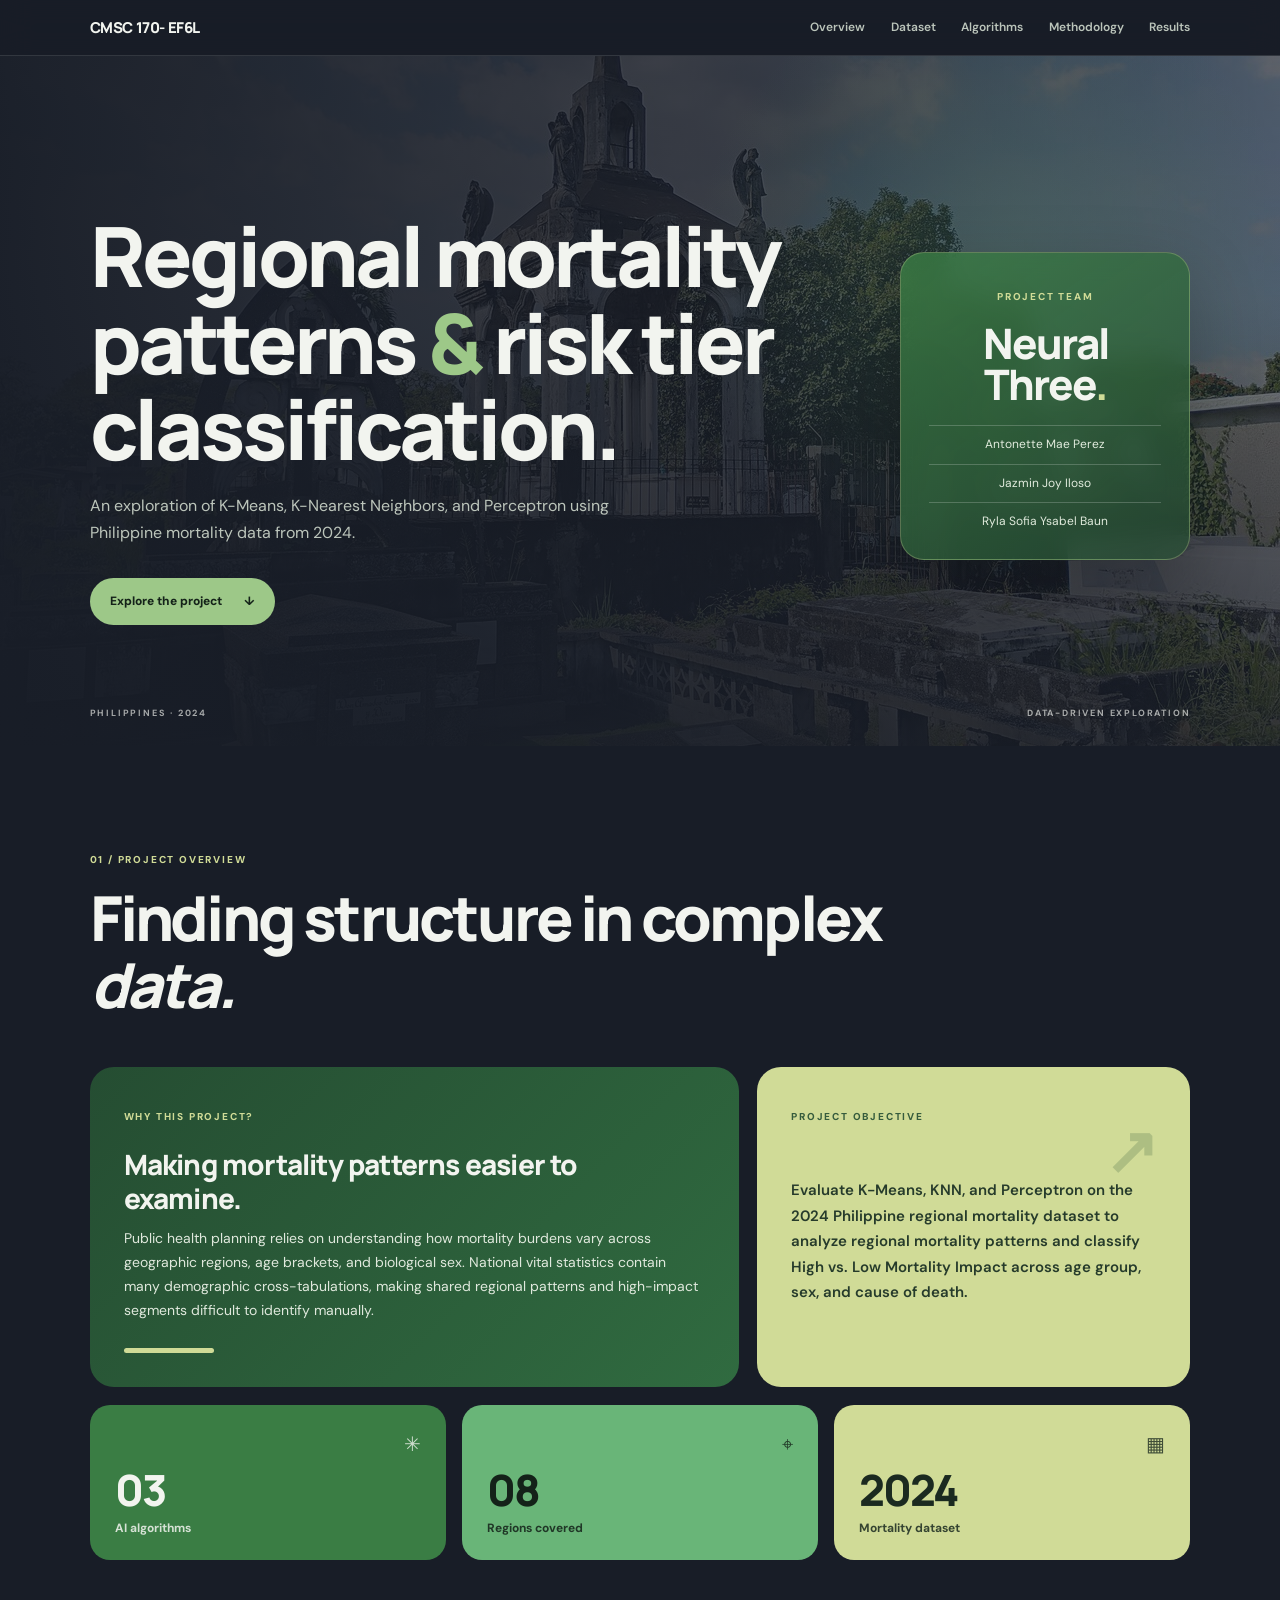
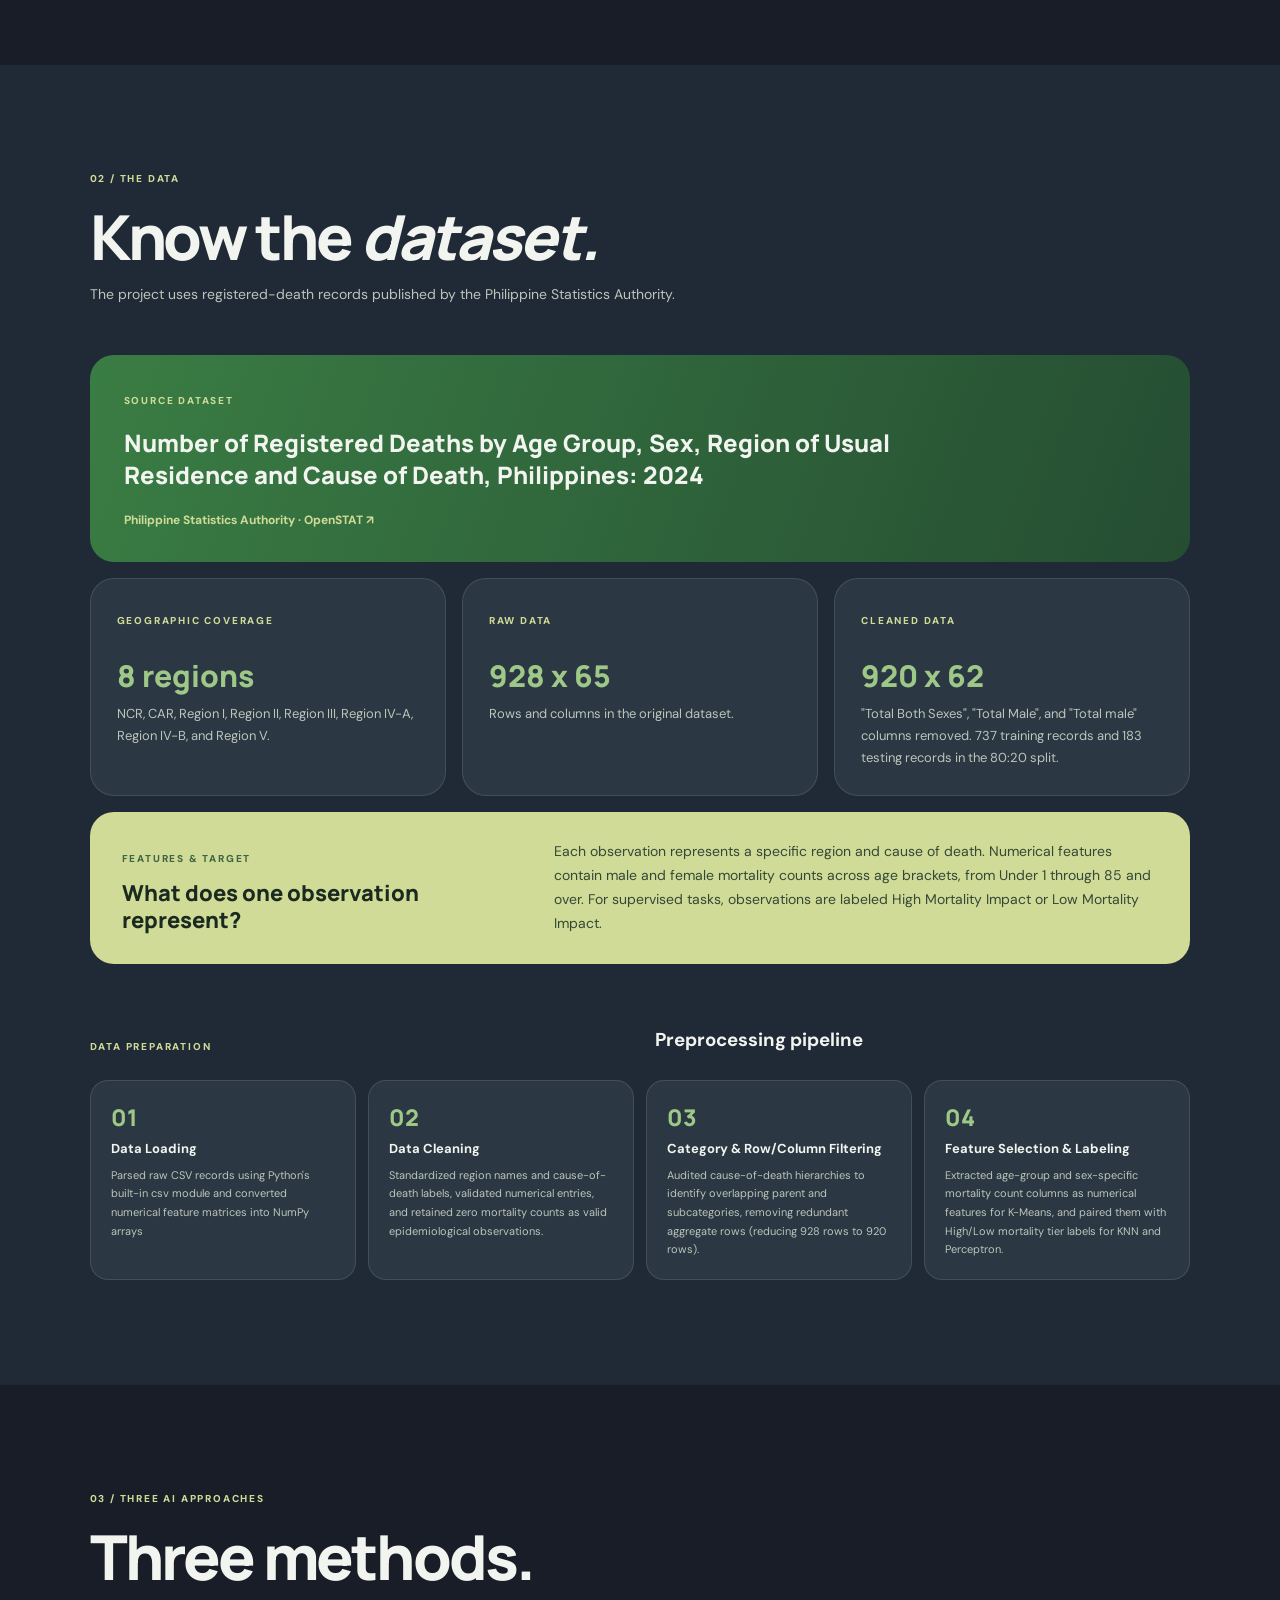
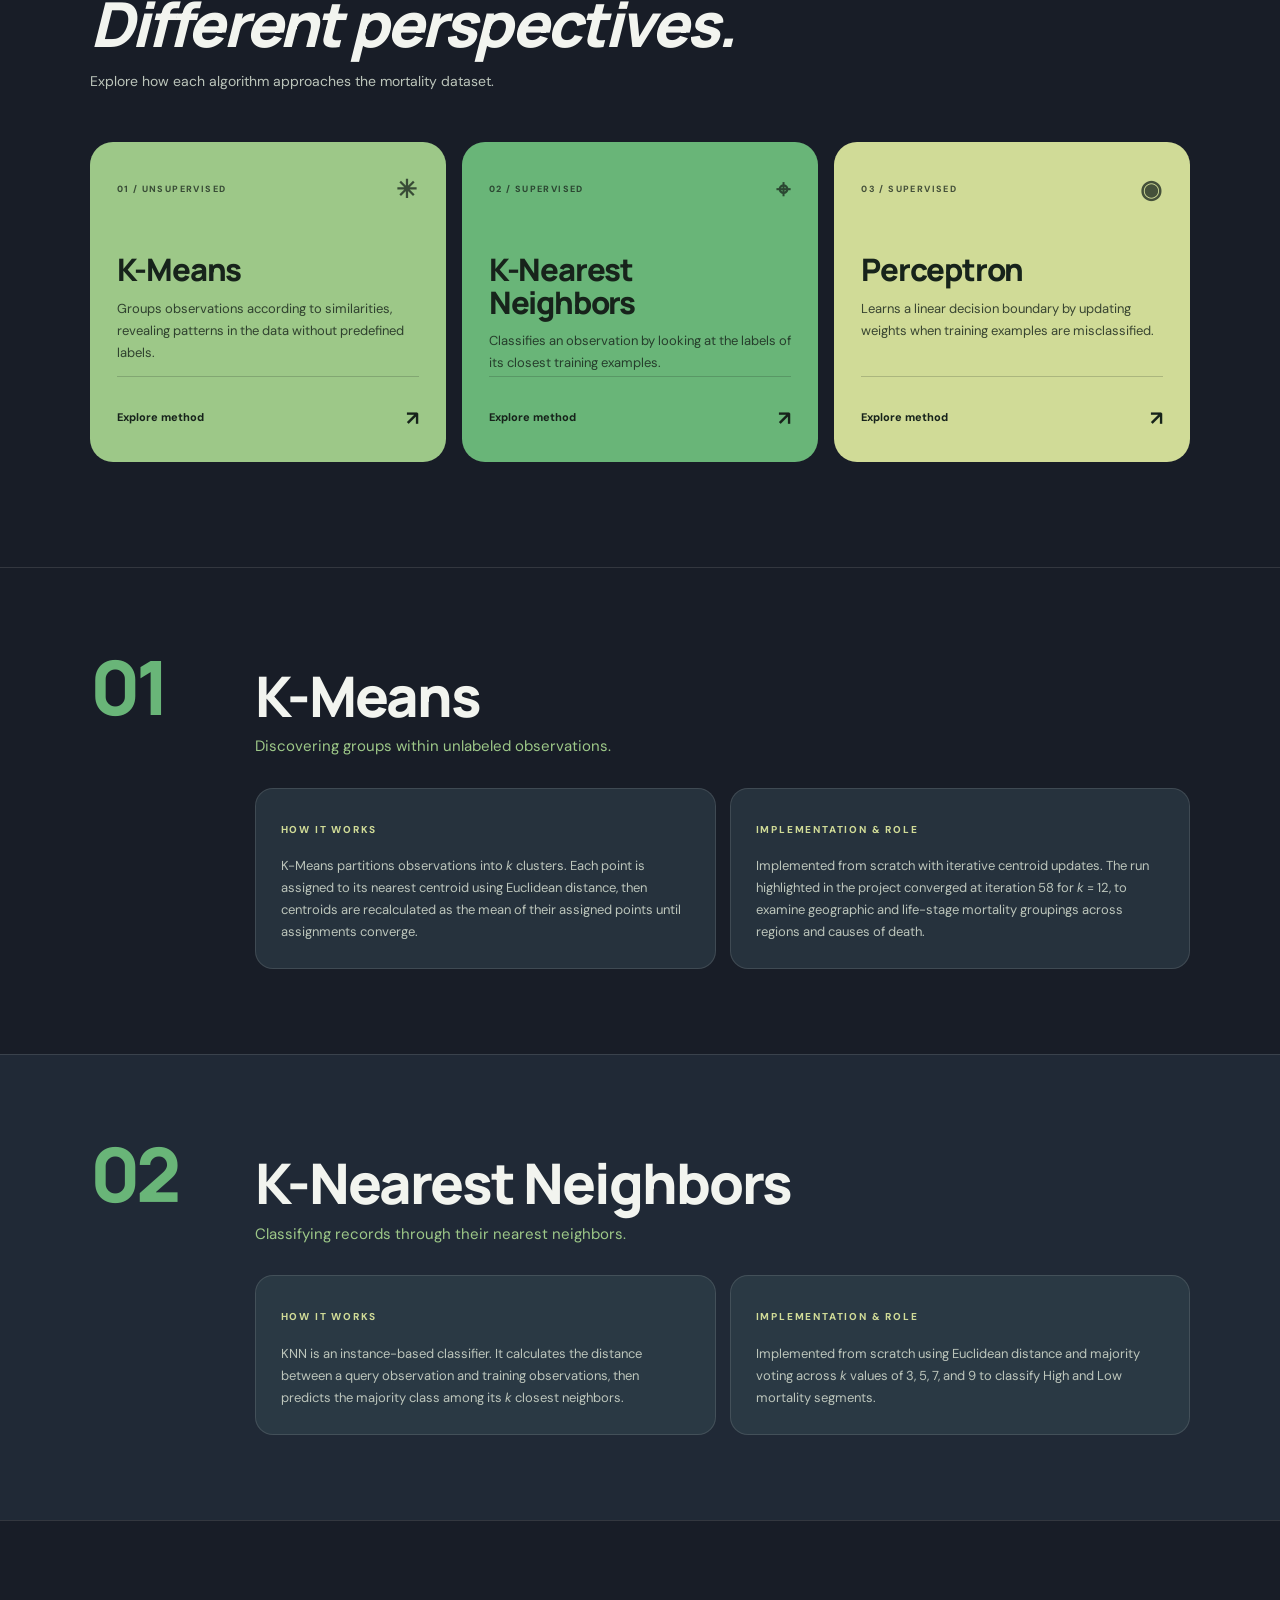
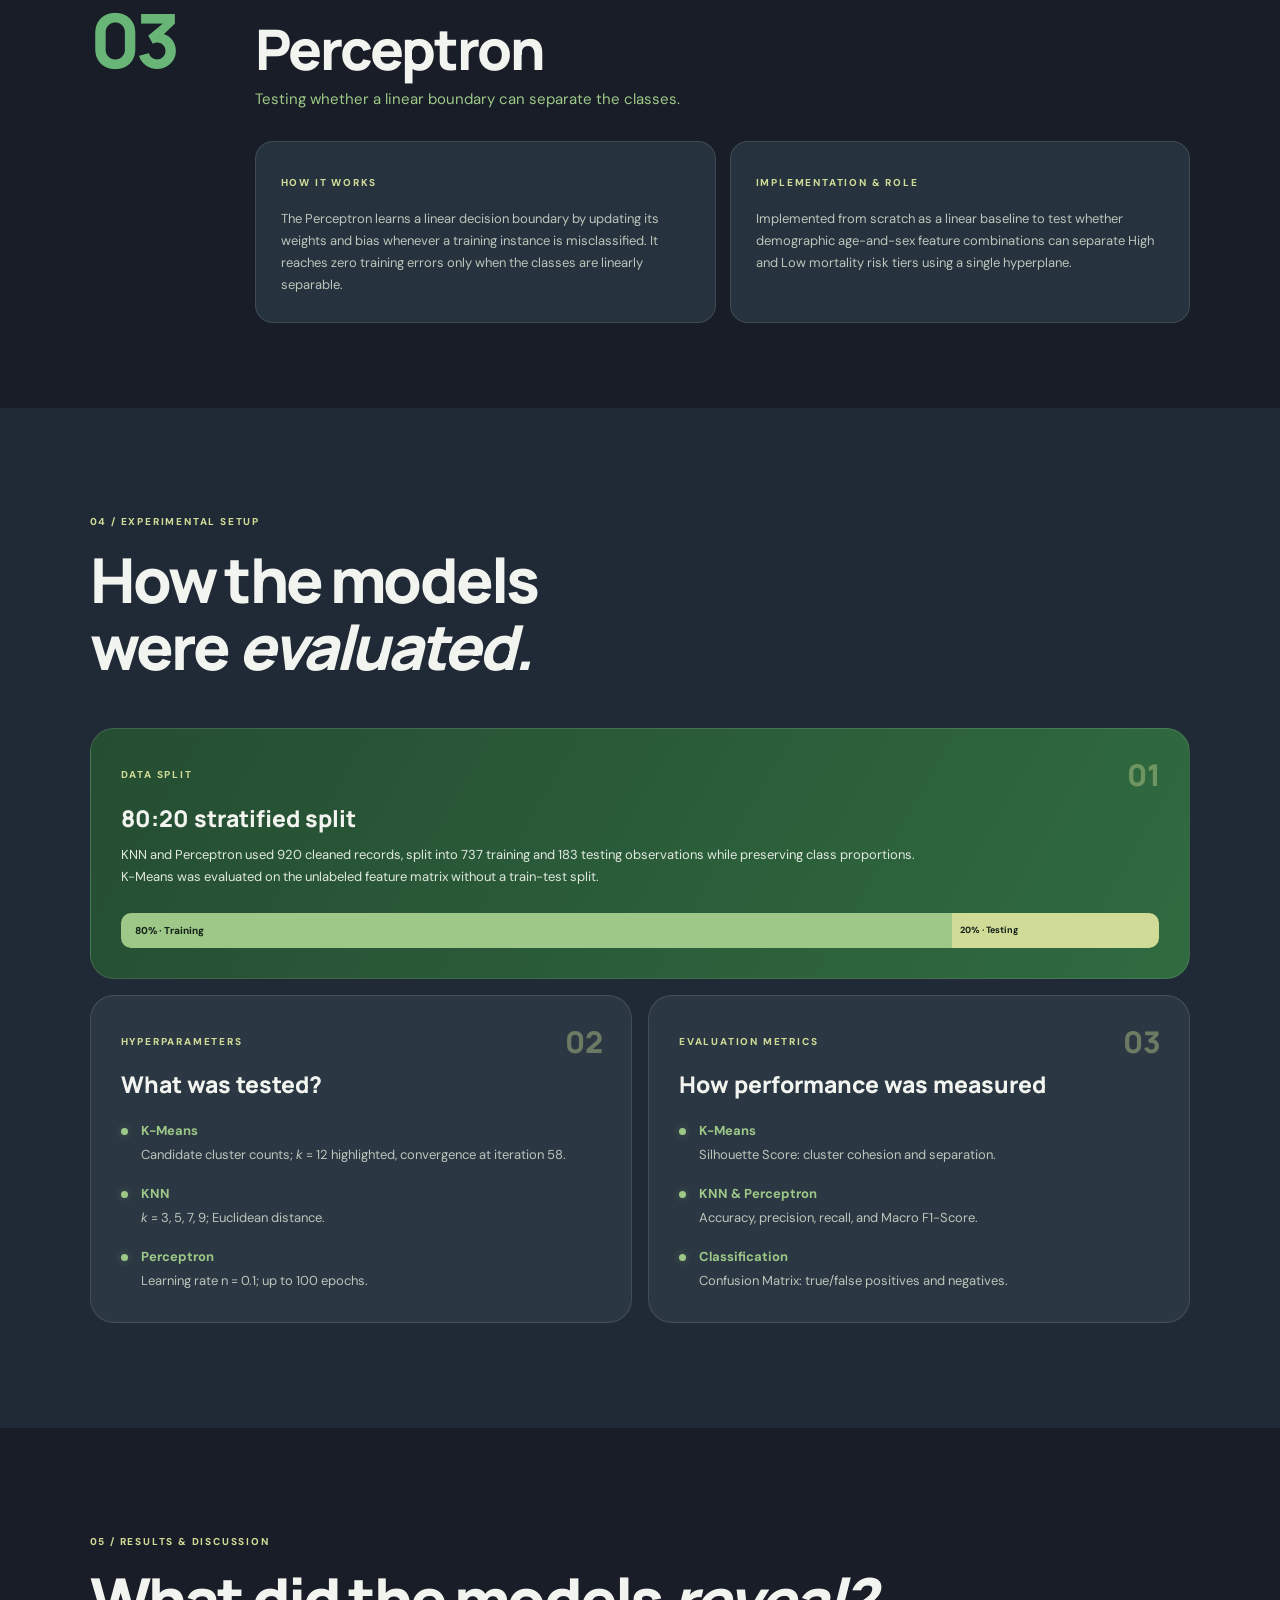
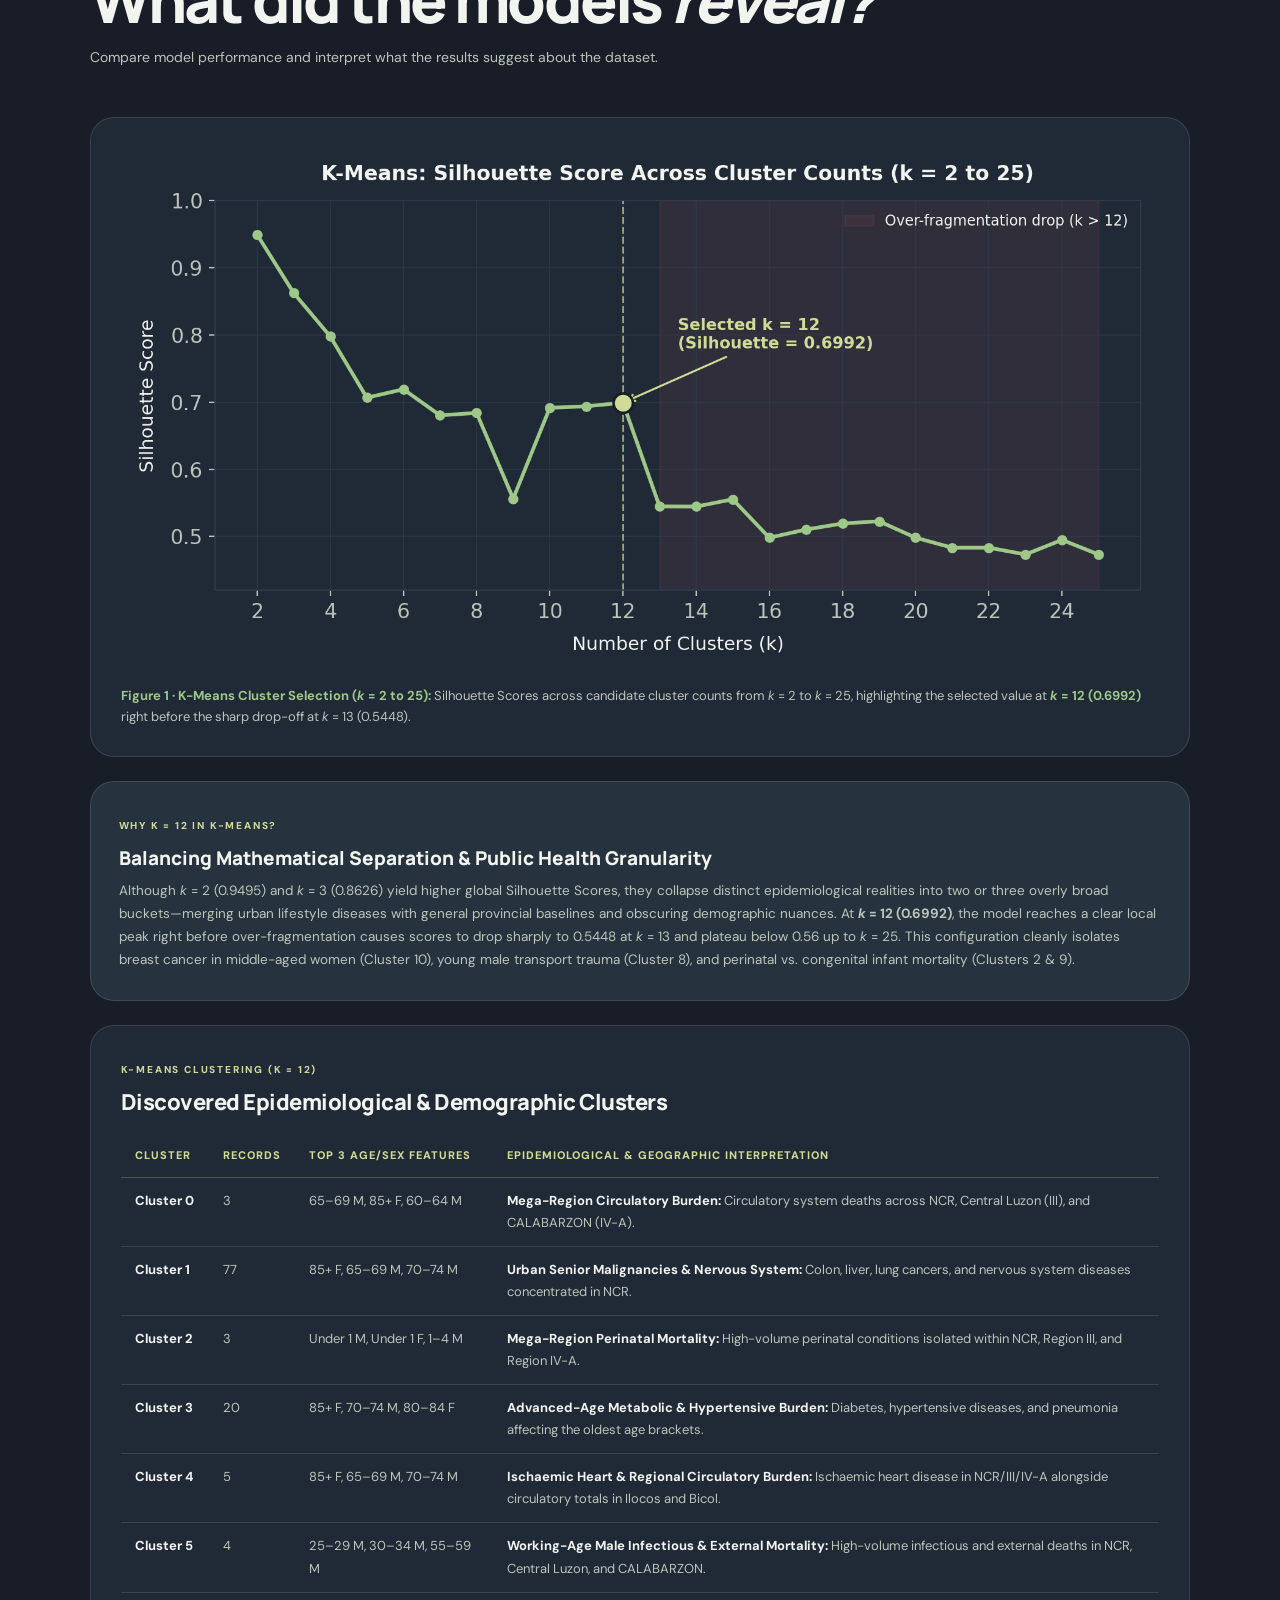
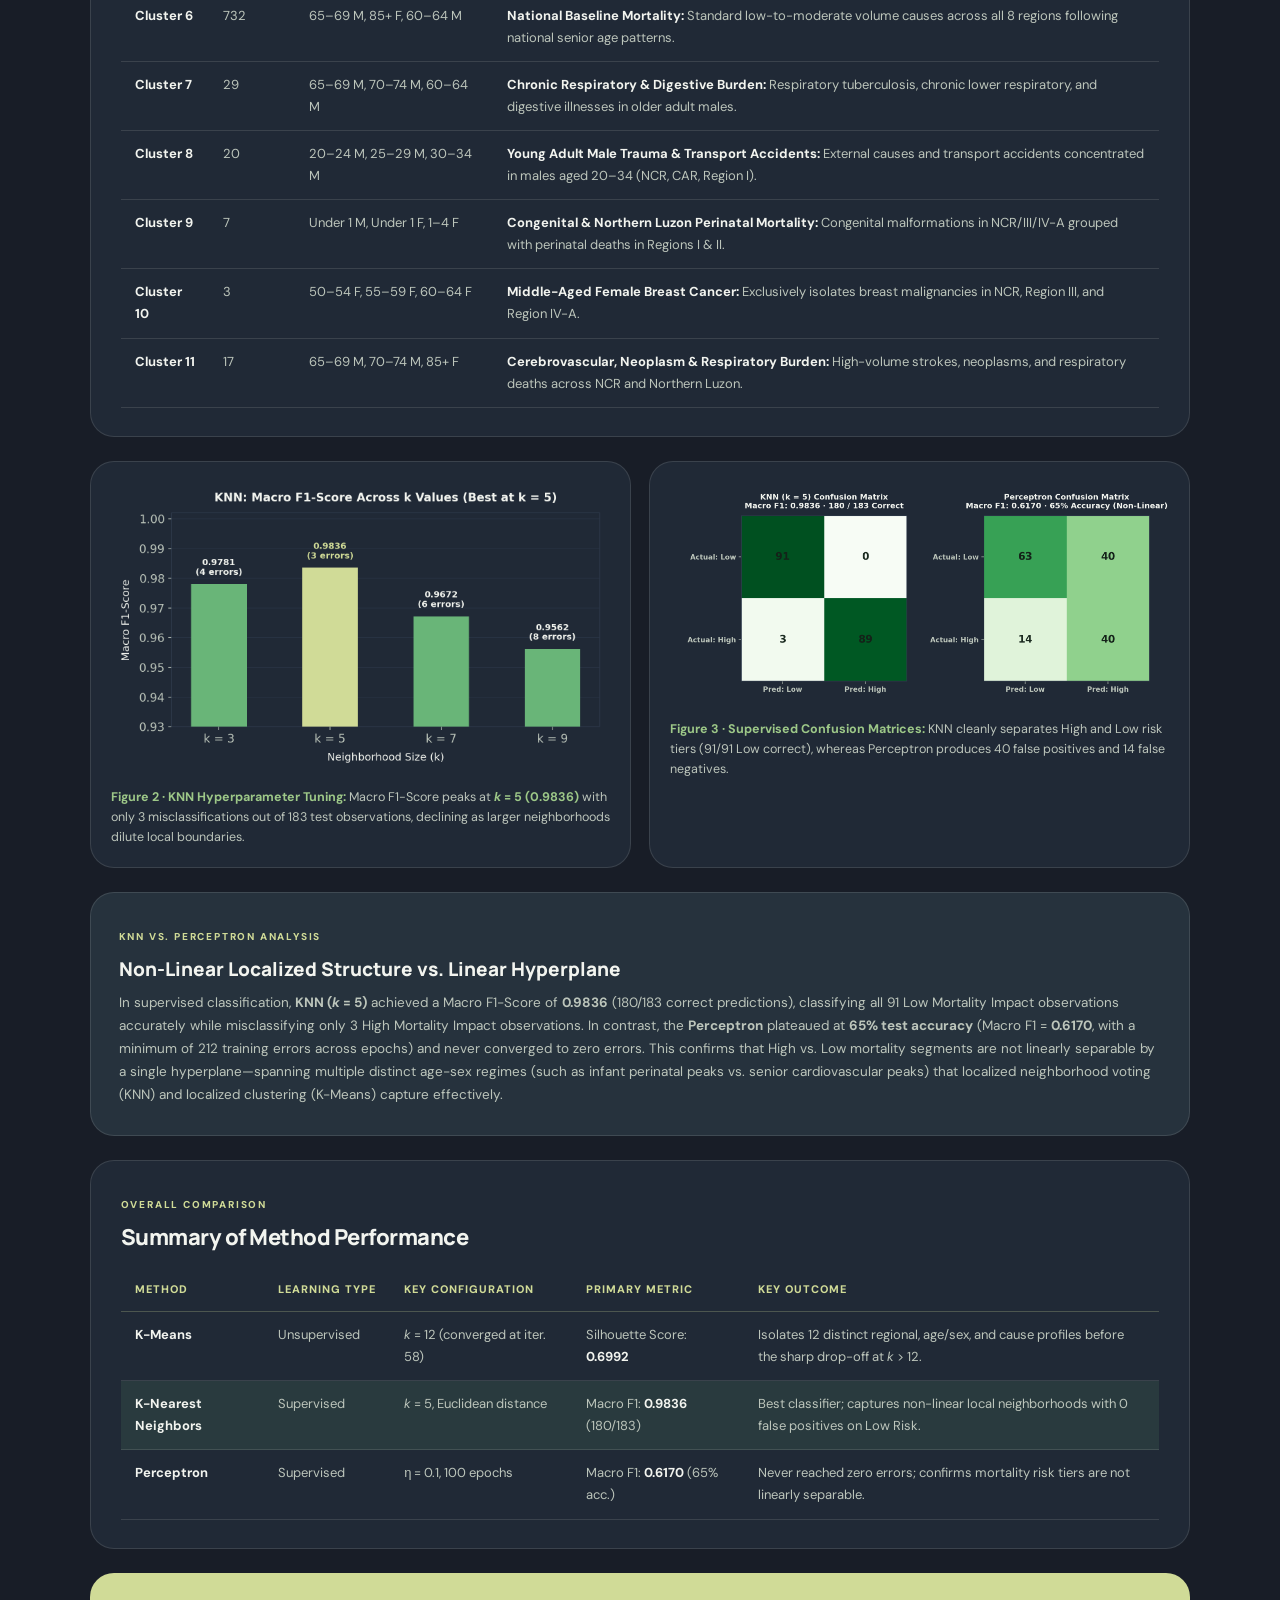
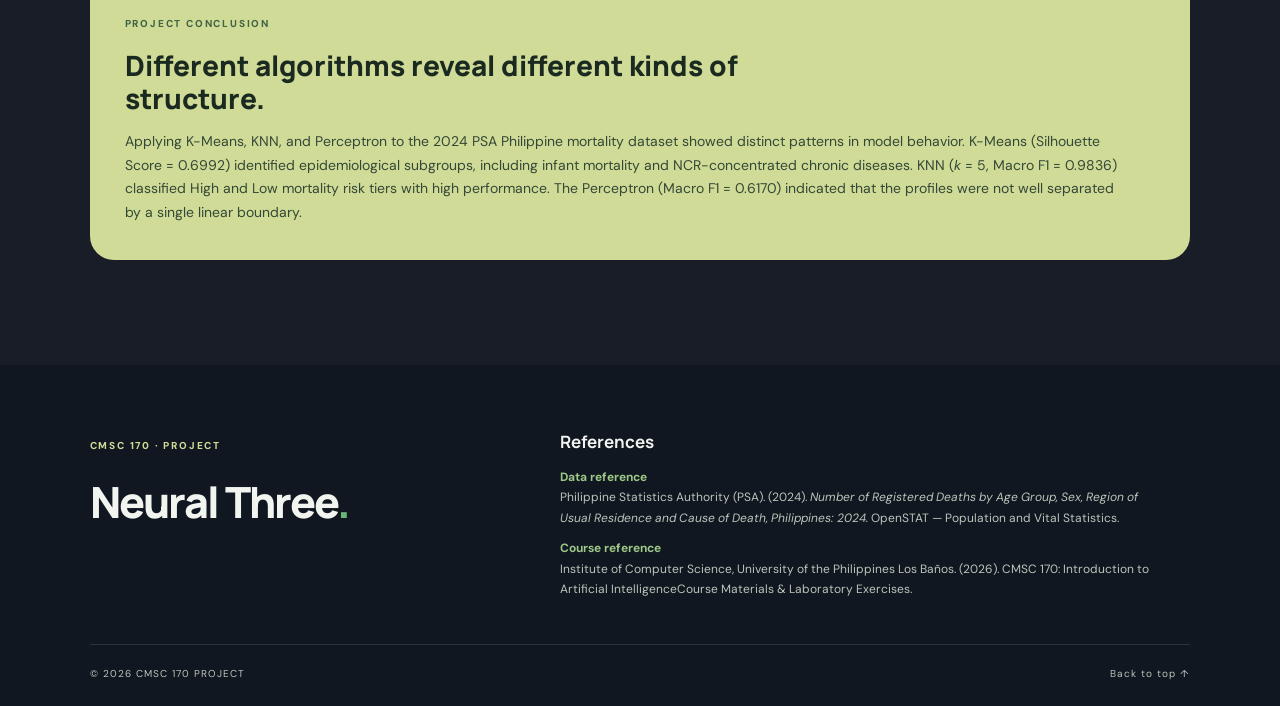
==== commit 1fb0ec9e: "add original and cleaned dataset shape" ====
--- a/github_page/index.html
+++ b/github_page/index.html
@@ -179,9 +179,11 @@
 
           <article class="data-card reveal">
             <span class="panel-tag">CLEANED DATA</span>
-            <h3>920 rows</h3>
+            <h3>920 x 62</h3>
             <p>
-              737 training records and 183 testing records in the 80:20 split.
+              "Total Both Sexes", "Total Male", and "Total male" columns
+              removed. 737 training records and 183 testing records in the 80:20
+              split.
             </p>
           </article>
         </div>
@@ -848,7 +850,7 @@
         </div>
 
         <div class="references">
-          <h3>References &amp; AI tool disclosure</h3>
+          <h3>References</h3>
 
           <p>
             <b>Data reference</b><br />
